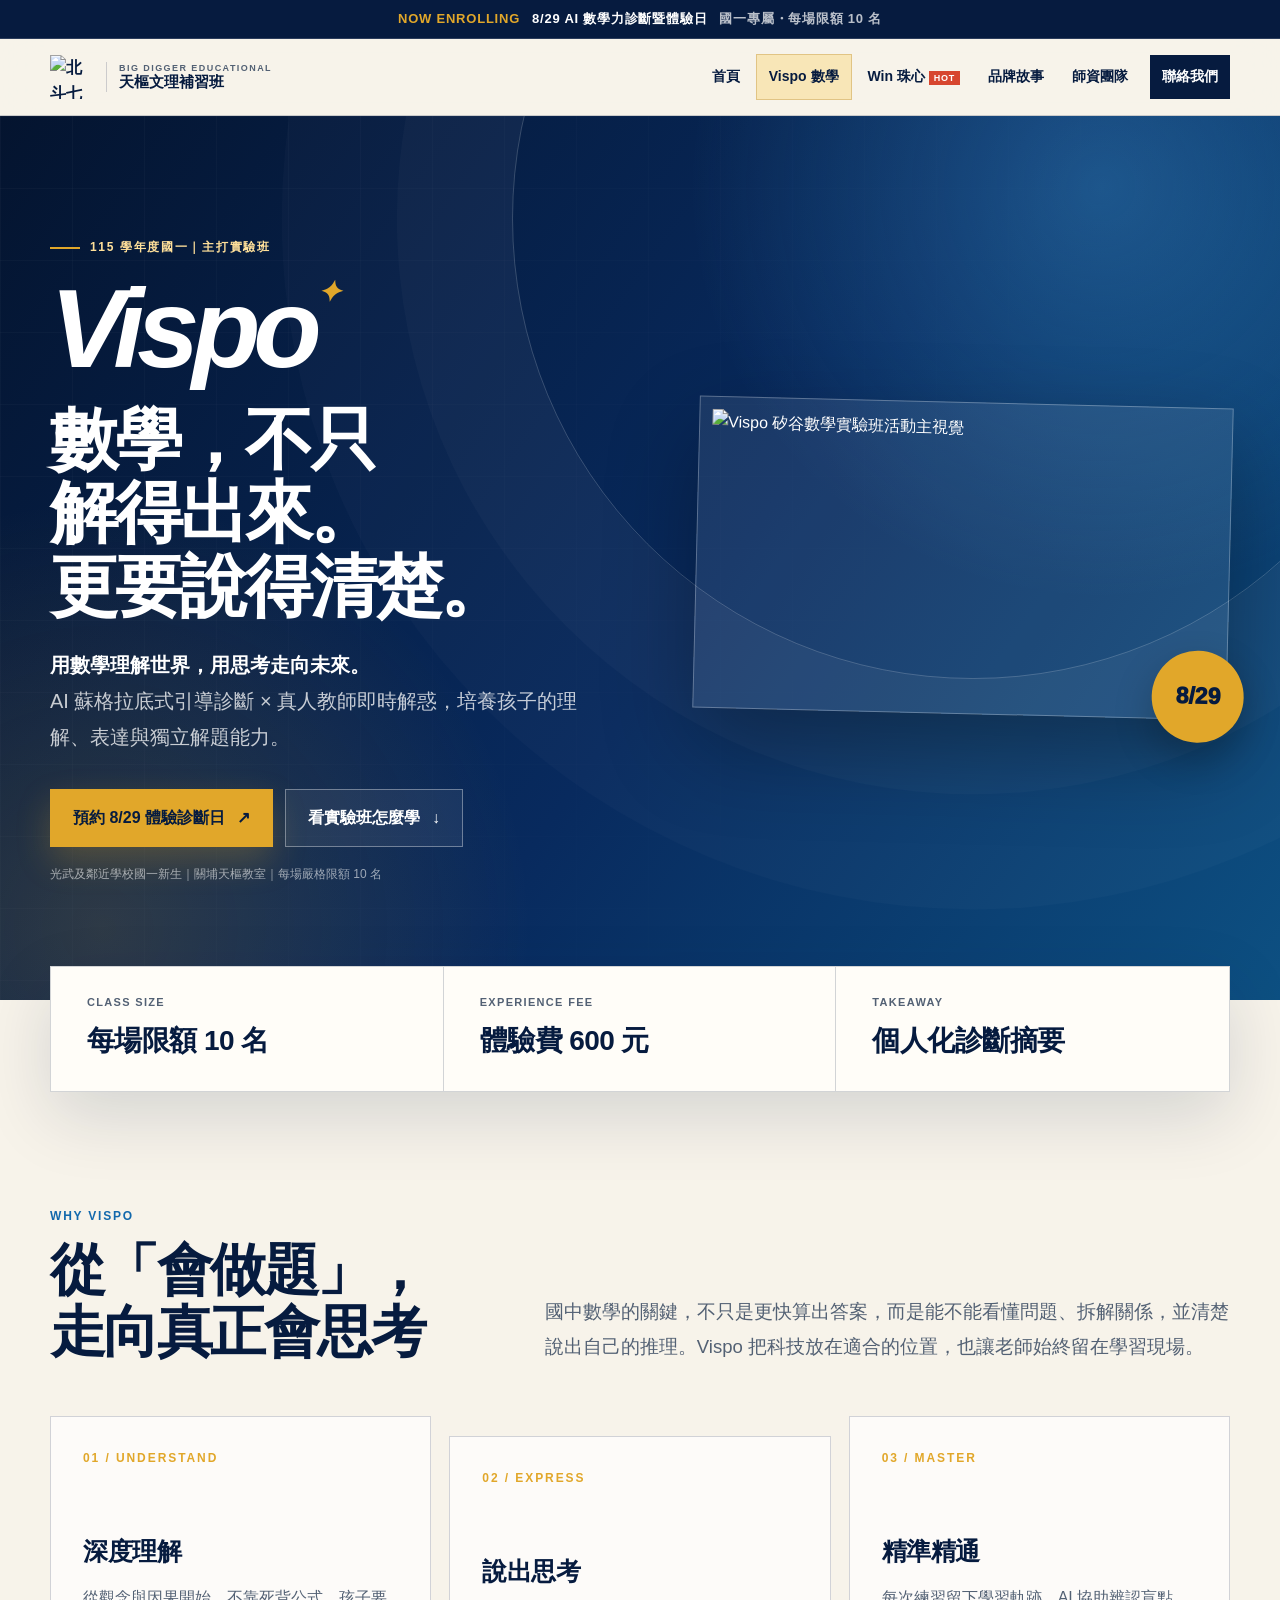
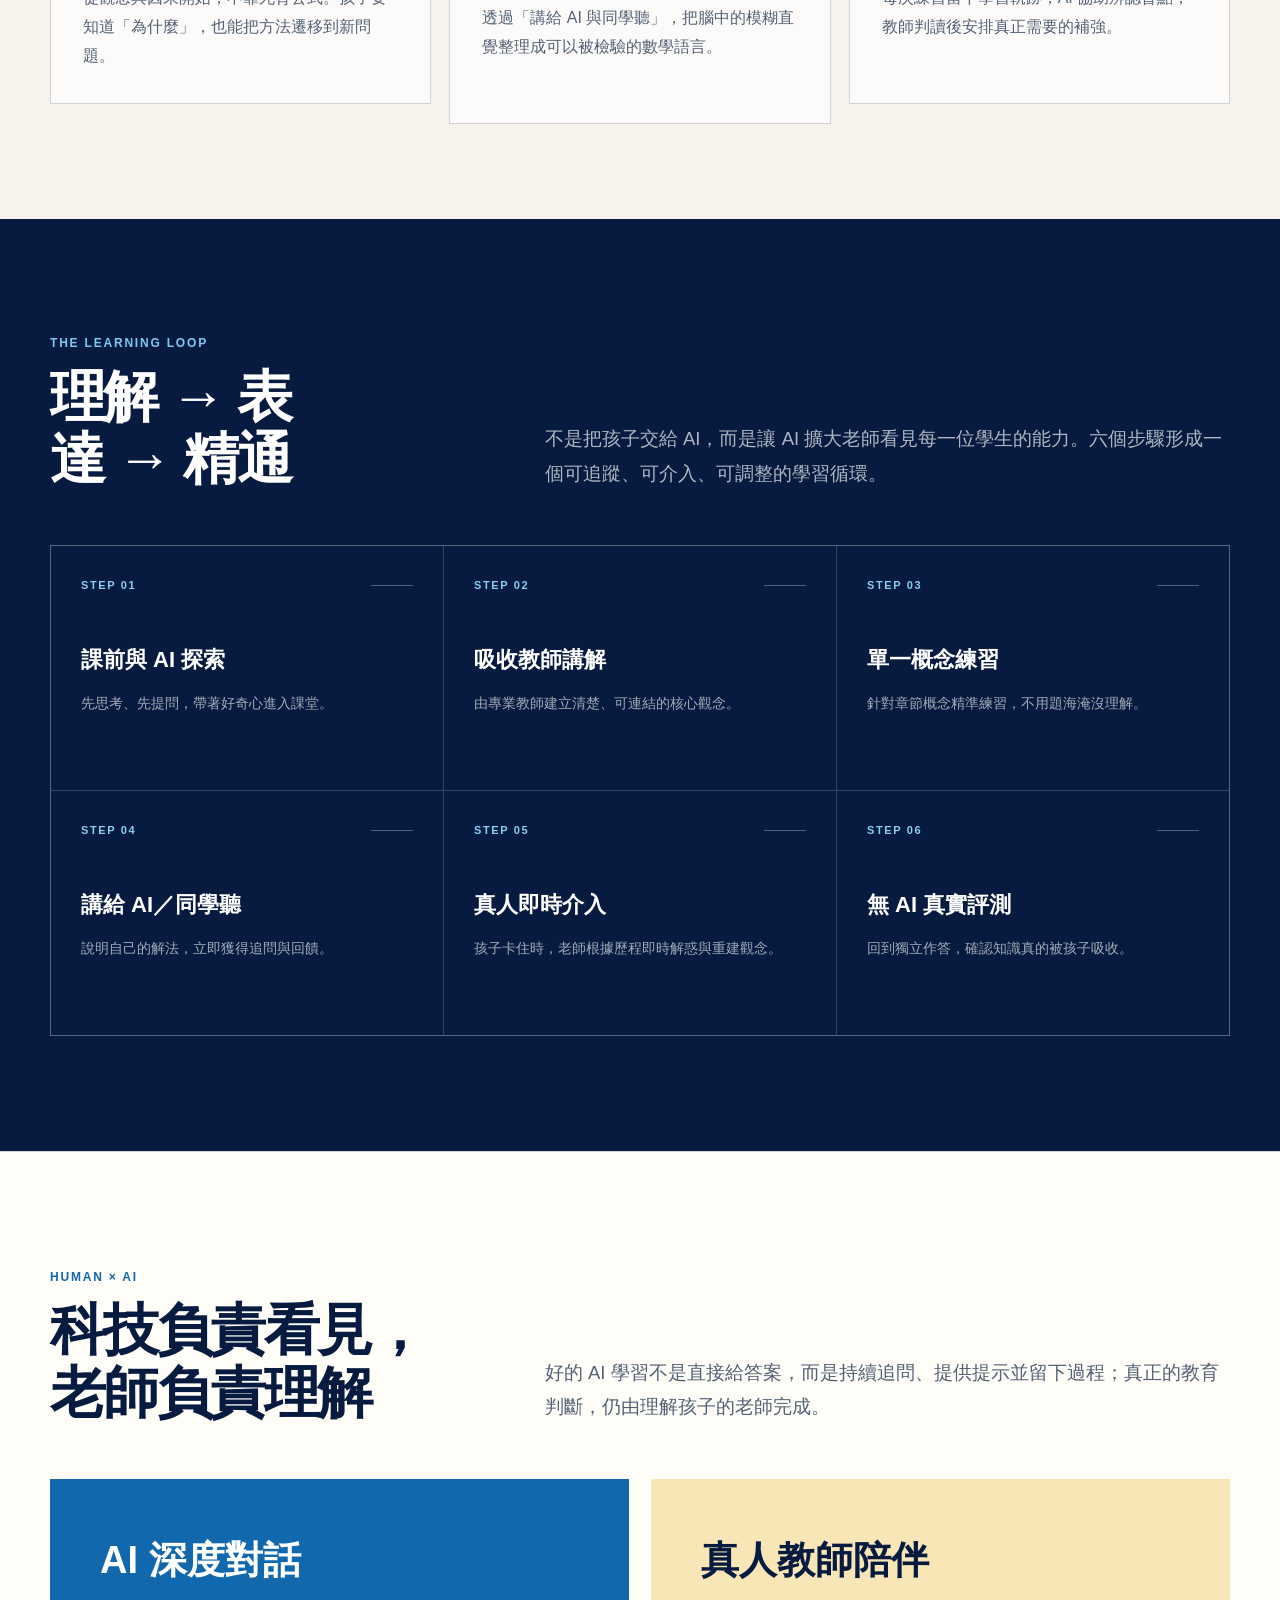
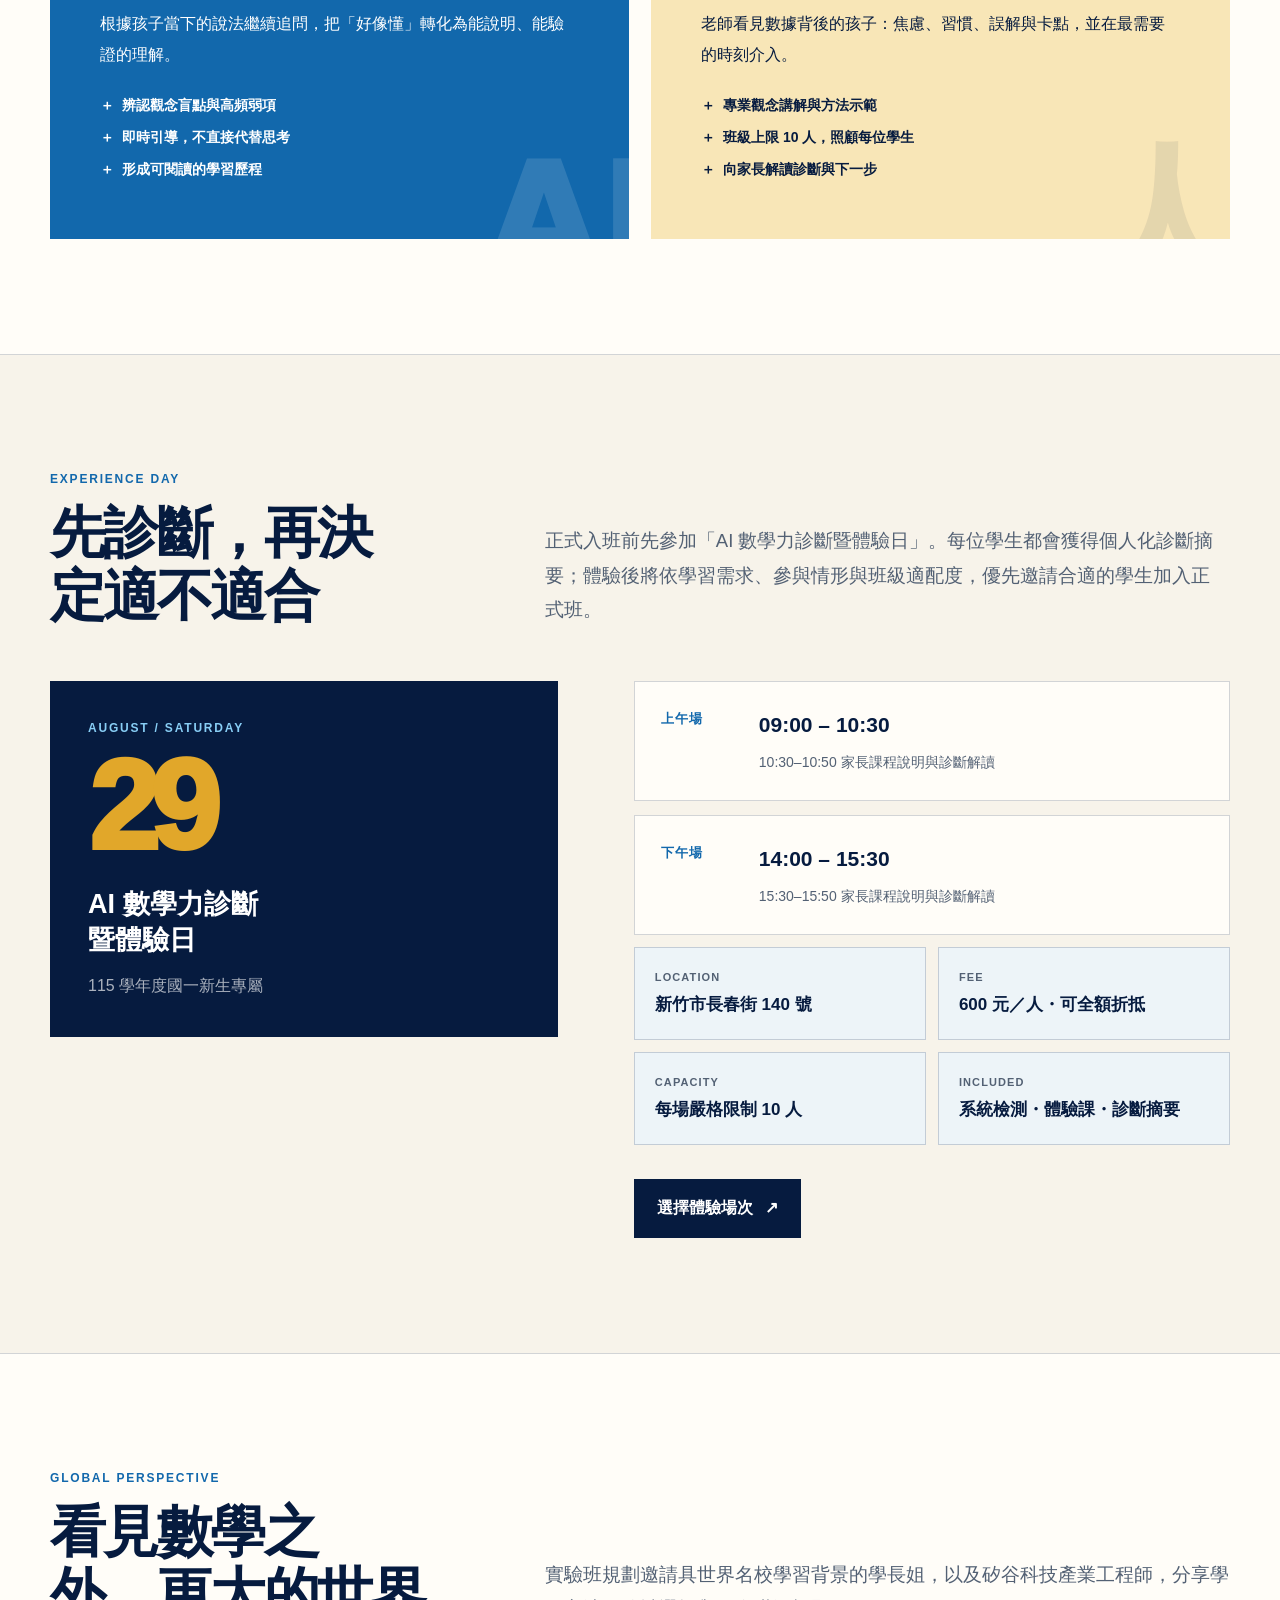
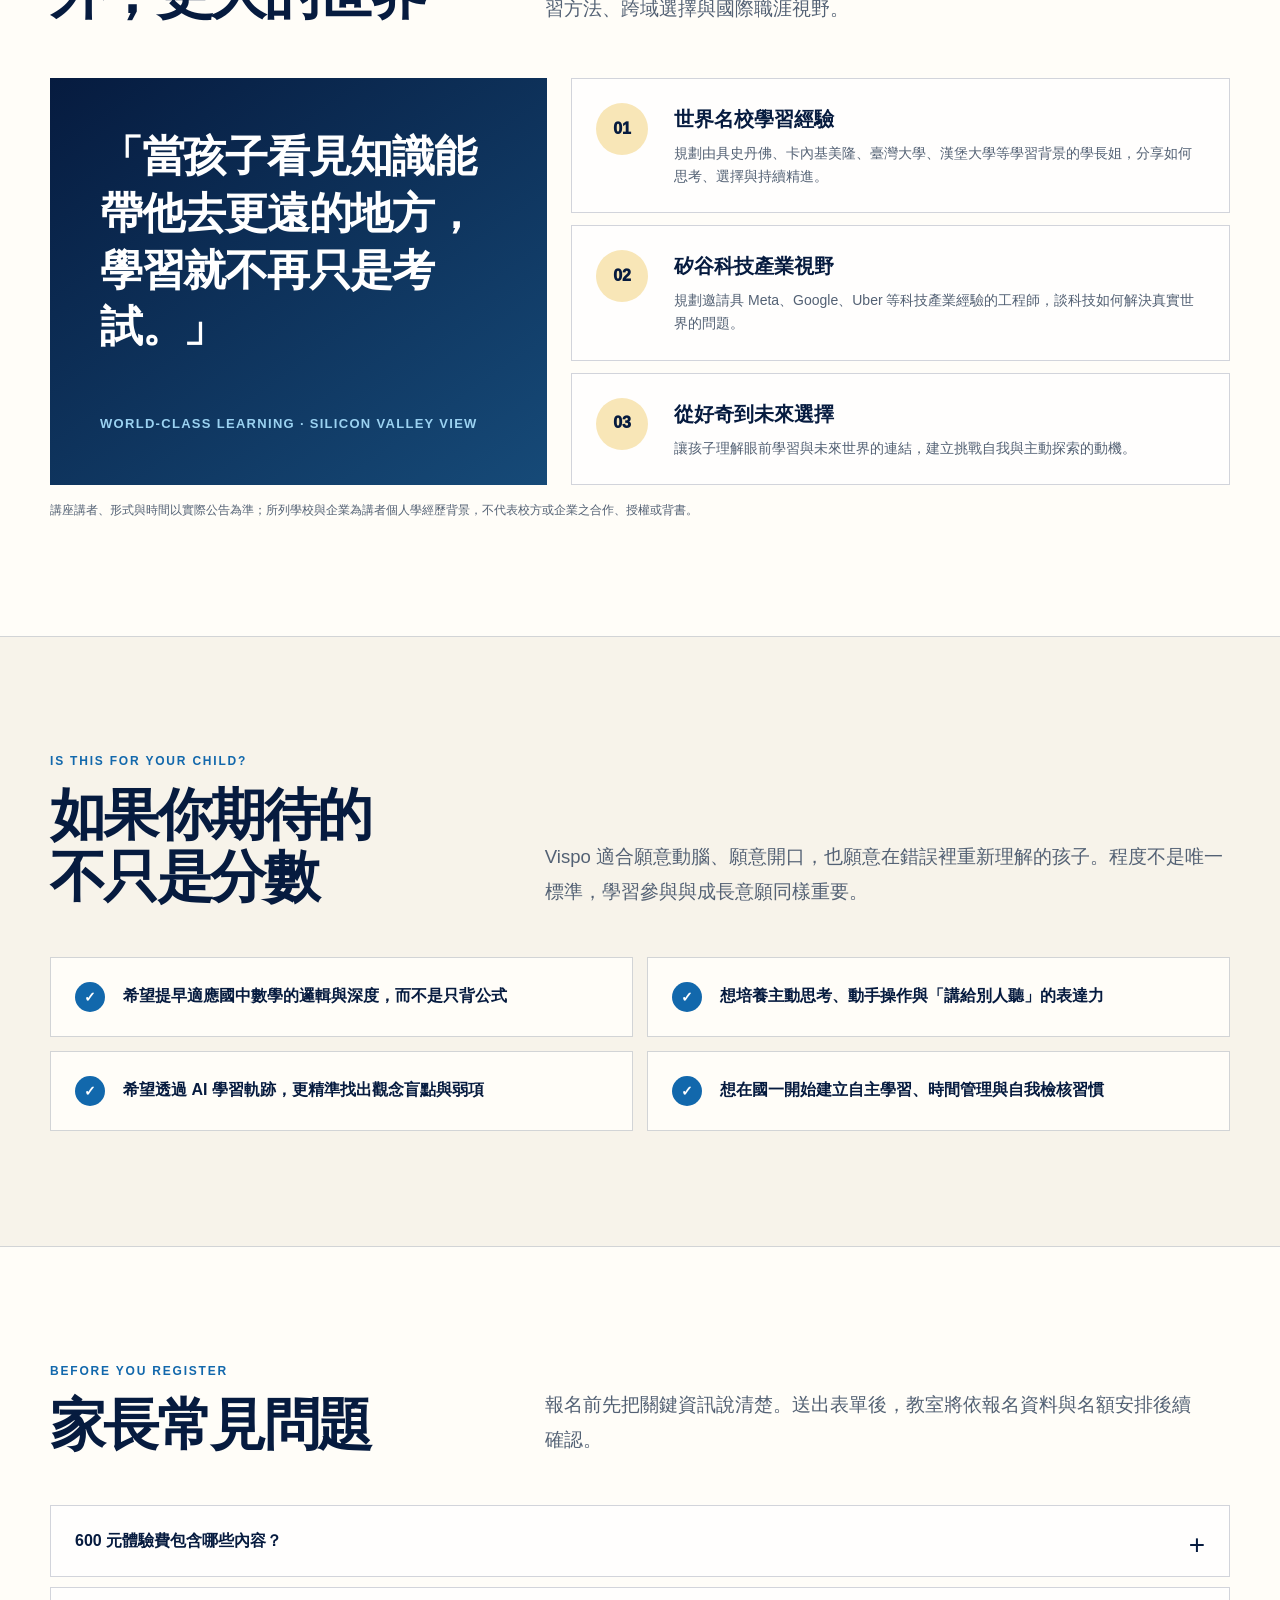
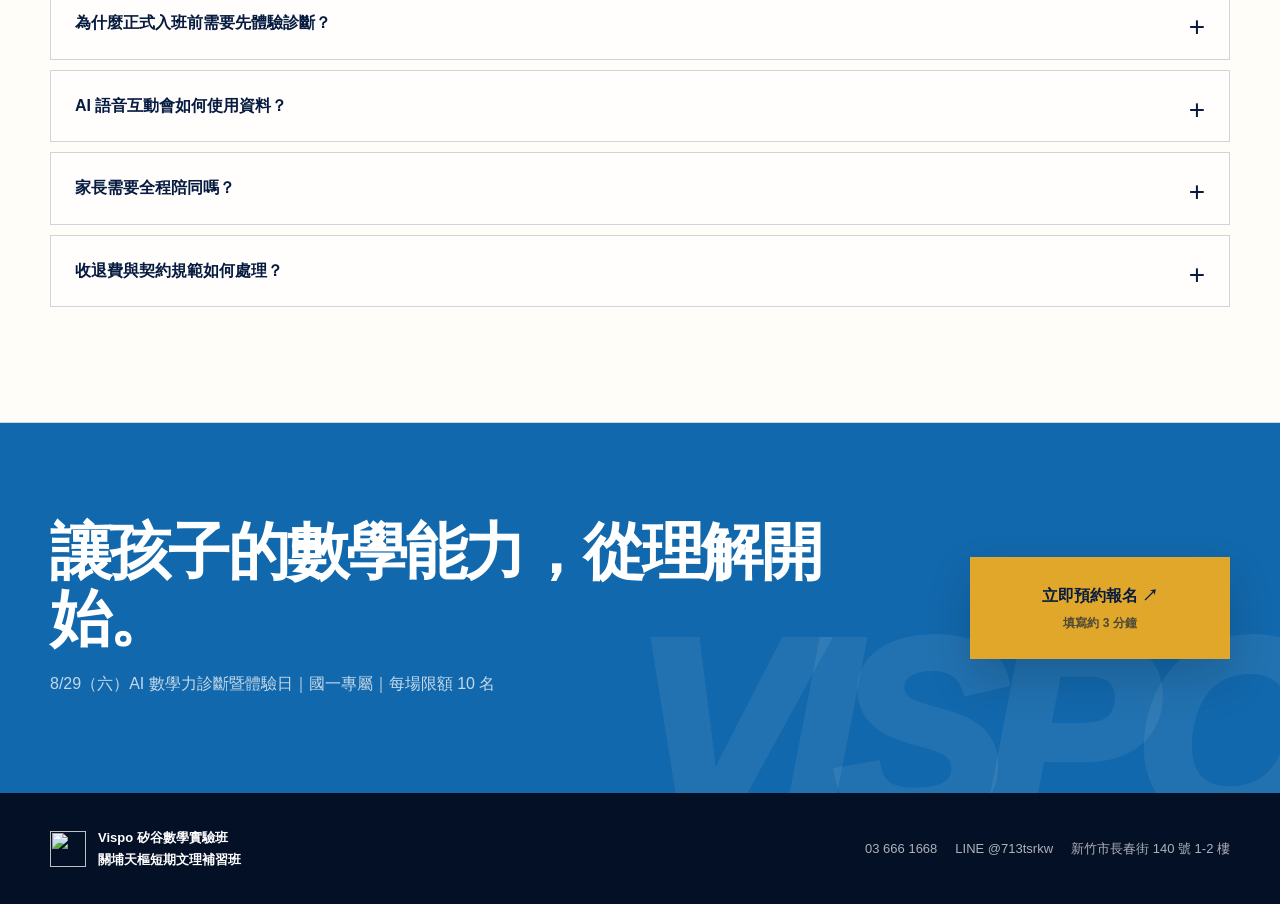
==== site/vispo/index.html @ 6d555a36 "Add Win abacus course page" ====
<!doctype html>
<html lang="zh-Hant">
<head>
  <meta charset="utf-8">
  <meta name="viewport" content="width=device-width, initial-scale=1, viewport-fit=cover">
  <title>Vispo 矽谷數學實驗班｜天樞文理補習班</title>
  <meta name="description" content="專為 115 學年度國一新生打造的 Vispo 矽谷數學實驗班。AI 蘇格拉底式引導、真人教師即時介入，以理解、表達與獨立解題為核心。">
  <meta name="theme-color" content="#061B3F">
  <link rel="canonical" href="https://skybookedu.com/vispo/">
  <meta property="og:type" content="website">
  <meta property="og:locale" content="zh_TW">
  <meta property="og:site_name" content="天樞文理補習班｜北斗七星文教">
  <meta property="og:title" content="Vispo 矽谷數學實驗班｜8/29 體驗診斷日">
  <meta property="og:description" content="世界名校視野 × AI 共學 × 真人教師陪伴。國一專屬，每場限額 10 名。">
  <meta property="og:url" content="https://skybookedu.com/vispo/">
  <meta property="og:image" content="https://skybookedu.com/vispo/vispo-math-experiment.jpg">
  <meta property="og:image:width" content="1920">
  <meta property="og:image:height" content="1080">
  <meta property="og:image:alt" content="Vispo 矽谷數學實驗班活動主視覺">
  <meta name="twitter:card" content="summary_large_image">
  <meta name="twitter:title" content="Vispo 矽谷數學實驗班｜8/29 體驗診斷日">
  <meta name="twitter:description" content="國一專屬，每場限額 10 名。用數學理解世界，用思考走向未來。">
  <meta name="twitter:image" content="https://skybookedu.com/vispo/vispo-math-experiment.jpg">
  <link rel="icon" href="/favicon.ico" sizes="any">
  <link rel="icon" type="image/png" sizes="32x32" href="/favicon-32x32.png">
  <link rel="apple-touch-icon" sizes="180x180" href="/apple-touch-icon.png">
  <link rel="manifest" href="/site.webmanifest">
  <style>
    :root {
      --ink: #061b3f;
      --ink-2: #0d2f65;
      --blue: #1268ac;
      --sky: #d9edfa;
      --gold: #e1a72a;
      --gold-soft: #f8e6b7;
      --paper: #f7f3ea;
      --white: #fffdf8;
      --muted: #536174;
      --line: rgba(6, 27, 63, .18);
      --shadow: 0 24px 70px rgba(6, 27, 63, .14);
      --max: 1180px;
    }

    *, *::before, *::after { box-sizing: border-box; }
    html { scroll-behavior: smooth; }
    body {
      margin: 0;
      overflow-x: hidden;
      color: var(--ink);
      background: var(--paper);
      font-family: -apple-system, BlinkMacSystemFont, "Segoe UI", "Noto Sans TC", "PingFang TC", sans-serif;
      font-size: 16px;
      line-height: 1.65;
      text-rendering: optimizeLegibility;
    }
    a { color: inherit; text-decoration: none; }
    img { display: block; max-width: 100%; }
    button, a { -webkit-tap-highlight-color: transparent; }
    :focus-visible { outline: 3px solid var(--gold); outline-offset: 4px; }
    ::selection { color: var(--white); background: var(--blue); }
    .skip-link { position: fixed; left: 16px; top: -80px; z-index: 9999; padding: 10px 16px; background: var(--white); border: 2px solid var(--ink); font-weight: 800; }
    .skip-link:focus { top: 16px; }
    .shell { width: min(calc(100% - 40px), var(--max)); margin-inline: auto; }

    .announcement {
      color: #fff;
      background: var(--ink);
      border-bottom: 1px solid rgba(255,255,255,.15);
      font-size: 13px;
      font-weight: 750;
      letter-spacing: .06em;
    }
    .announcement .shell { min-height: 38px; display: flex; justify-content: center; align-items: center; gap: 12px; text-align: center; }
    .announcement b { color: var(--gold); }
    .announcement span { opacity: .72; }

    .site-header {
      position: sticky;
      top: 0;
      z-index: 1000;
      color: var(--ink);
      background: rgba(247,243,234,.9);
      border-bottom: 1px solid var(--line);
      backdrop-filter: blur(18px);
    }
    .nav-wrap { min-height: 76px; display: flex; align-items: center; gap: 24px; }
    .brand { display: flex; align-items: center; gap: 12px; flex: 0 0 auto; font-weight: 850; }
    .brand img { width: 44px; height: 44px; object-fit: contain; }
    .brand-divider { width: 1px; height: 30px; background: var(--line); }
    .brand-copy { display: grid; line-height: 1.18; }
    .brand-copy small { color: var(--muted); font-size: 9px; letter-spacing: .16em; text-transform: uppercase; }
    .brand-copy strong { font-size: 15px; }
    .nav { display: flex; align-items: center; gap: 4px; margin-left: auto; }
    .nav a { padding: 10px 12px; white-space: nowrap; font-size: 14px; font-weight: 720; }
    .nav a:hover { color: var(--blue); }
    .nav .active { color: var(--ink); background: var(--gold-soft); border: 1px solid rgba(165,107,0,.28); }
    .nav .win-link { gap: 6px; }
    .nav .win-link span, .mobile-menu-panel .win-link span { padding: 2px 5px; color: #fff; background: #d7462f; font-size: 9px; line-height: 1.2; letter-spacing: .08em; }
    .nav .contact { margin-left: 6px; color: #fff; background: var(--ink); }
    .nav .contact:hover { color: #fff; background: var(--ink-2); }
    .mobile-menu { display: none; position: relative; margin-left: auto; background: transparent; border: 0; }
    .mobile-menu > summary { display: grid; place-items: center; width: 48px; height: 48px; padding: 0; list-style: none; color: var(--ink); background: #fff; border: 1.5px solid var(--ink); cursor: pointer; }
    .mobile-menu > summary::-webkit-details-marker { display: none; }
    .mobile-menu > summary::after { content: none; }
    .mobile-menu[open] > summary { color: #fff; background: var(--ink); }
    .mobile-menu-panel { position: absolute; top: calc(100% + 10px); right: 0; width: min(300px,calc(100vw - 32px)); padding: 8px; background: #fff; border: 1.5px solid var(--ink); box-shadow: 0 18px 42px rgba(6,27,63,.22); }
    .mobile-menu-panel a { display: flex; align-items: center; min-height: 48px; padding: 0 14px; border-bottom: 1px solid var(--line); color: var(--ink); font-size: 15px; font-weight: 750; }
    .mobile-menu-panel a[aria-current="page"] { background: var(--gold-soft); }
    .mobile-menu-panel .contact { justify-content: center; margin: 8px 0 0; border-bottom: 0; color: #fff; background: var(--ink); }

    .hero {
      position: relative;
      isolation: isolate;
      color: #fff;
      background:
        radial-gradient(circle at 86% 8%, rgba(76,177,236,.3), transparent 30%),
        radial-gradient(circle at 8% 92%, rgba(225,167,42,.18), transparent 30%),
        linear-gradient(125deg, #04142f 0%, #082a5e 55%, #0d5082 100%);
      overflow: hidden;
    }
    .hero::before {
      content: "";
      position: absolute;
      inset: 0;
      z-index: -1;
      opacity: .18;
      background-image:
        linear-gradient(rgba(255,255,255,.16) 1px, transparent 1px),
        linear-gradient(90deg, rgba(255,255,255,.16) 1px, transparent 1px);
      background-size: 72px 72px;
      mask-image: linear-gradient(120deg, #000, transparent 75%);
    }
    .hero::after {
      content: "";
      position: absolute;
      right: -12vw;
      top: -28vw;
      z-index: -1;
      width: 72vw;
      height: 72vw;
      border: 1px solid rgba(255,255,255,.2);
      border-radius: 50%;
      box-shadow: 0 0 0 9vw rgba(255,255,255,.025), 0 0 0 18vw rgba(255,255,255,.018);
    }
    .hero-grid { display: grid; grid-template-columns: minmax(0, 1.02fr) minmax(390px, .98fr); gap: clamp(42px, 7vw, 90px); align-items: center; padding-block: clamp(70px, 9vw, 124px); }
    .eyebrow { display: inline-flex; align-items: center; gap: 10px; color: #ffe09a; font-size: 12px; font-weight: 850; letter-spacing: .14em; text-transform: uppercase; }
    .eyebrow::before { content: ""; width: 30px; height: 2px; background: var(--gold); }
    .vispo-word { margin-top: 22px; font-size: clamp(58px, 9vw, 112px); font-style: italic; font-weight: 900; line-height: .88; letter-spacing: -.065em; }
    .vispo-word sup { color: var(--gold); font-size: .26em; vertical-align: top; margin-left: .08em; }
    .hero h1 { margin: 24px 0 0; max-width: 9.5em; font-size: clamp(38px, 5.4vw, 68px); line-height: 1.08; letter-spacing: -.045em; text-wrap: balance; }
    .hero-lead { margin: 24px 0 0; max-width: 37em; color: rgba(255,255,255,.76); font-size: clamp(16px, 1.6vw, 20px); line-height: 1.8; text-wrap: pretty; }
    .hero-lead strong { color: #fff; }
    .cta-row { display: flex; flex-wrap: wrap; gap: 12px; margin-top: 34px; }
    .btn { min-height: 56px; display: inline-flex; align-items: center; justify-content: center; gap: 12px; padding: 15px 22px; border: 1px solid transparent; font-size: 16px; font-weight: 850; transition: transform .18s ease, background .18s ease; }
    .btn:hover { transform: translateY(-2px); }
    .btn-primary { color: var(--ink); background: var(--gold); box-shadow: 0 14px 34px rgba(225,167,42,.24); }
    .btn-secondary { color: #fff; border-color: rgba(255,255,255,.36); background: rgba(255,255,255,.06); }
    .btn-dark { color: #fff; background: var(--ink); }
    .hero-note { margin: 18px 0 0; color: rgba(255,255,255,.58); font-size: 12px; }
    .poster-card { position: relative; min-width: 0; padding: 12px; background: rgba(255,255,255,.08); border: 1px solid rgba(255,255,255,.28); box-shadow: 0 36px 90px rgba(0,0,0,.3); transform: rotate(1.4deg); }
    .poster-card img { width: 100%; height: auto; }
    .poster-card::after { content: "8/29"; position: absolute; right: -18px; bottom: -24px; display: grid; place-items: center; width: 92px; height: 92px; color: var(--ink); background: var(--gold); border-radius: 50%; font-size: 23px; font-weight: 950; box-shadow: 0 16px 38px rgba(0,0,0,.24); }

    .facts { position: relative; z-index: 2; margin-top: -34px; }
    .facts-grid { display: grid; grid-template-columns: repeat(3, 1fr); background: var(--white); border: 1px solid var(--line); box-shadow: var(--shadow); }
    .fact { padding: 26px clamp(20px,3vw,36px); border-right: 1px solid var(--line); }
    .fact:last-child { border-right: 0; }
    .fact small { display: block; color: var(--muted); font-size: 11px; font-weight: 800; letter-spacing: .12em; }
    .fact strong { display: block; margin-top: 7px; font-size: clamp(20px,2.2vw,28px); letter-spacing: -.02em; }

    .section { padding-block: clamp(72px, 9vw, 118px); }
    .section-alt { background: var(--white); border-block: 1px solid var(--line); }
    .section-dark { color: #fff; background: var(--ink); }
    .section-head { display: grid; grid-template-columns: minmax(0,.8fr) minmax(320px,1.2fr); gap: 38px; align-items: end; }
    .kicker { color: var(--blue); font-size: 12px; font-weight: 900; letter-spacing: .15em; text-transform: uppercase; }
    .section-dark .kicker { color: #80c8f3; }
    .section h2 { margin: 12px 0 0; max-width: 13em; font-size: clamp(32px,4.5vw,56px); line-height: 1.12; letter-spacing: -.045em; text-wrap: balance; }
    .section-intro { margin: 0; color: var(--muted); font-size: clamp(16px,1.45vw,19px); line-height: 1.85; text-wrap: pretty; }
    .section-dark .section-intro { color: rgba(255,255,255,.68); }

    .principles { display: grid; grid-template-columns: repeat(3,1fr); gap: 18px; margin-top: 52px; }
    .principle { min-height: 286px; padding: 32px; background: rgba(255,255,255,.72); border: 1px solid var(--line); }
    .principle:nth-child(2) { transform: translateY(20px); }
    .principle .num { color: var(--gold); font-size: 12px; font-weight: 900; letter-spacing: .16em; }
    .principle h3 { margin: 62px 0 12px; font-size: 25px; letter-spacing: -.02em; }
    .principle p { margin: 0; color: var(--muted); line-height: 1.8; }

    .method-grid { display: grid; grid-template-columns: repeat(3,1fr); gap: 1px; margin-top: 54px; background: rgba(255,255,255,.18); border: 1px solid rgba(255,255,255,.18); }
    .method-step { min-height: 244px; padding: 30px; background: var(--ink); }
    .method-step .step { display: flex; justify-content: space-between; align-items: center; color: #8bcdf3; font-size: 11px; font-weight: 900; letter-spacing: .15em; }
    .method-step .step::after { content: ""; width: 42px; height: 1px; background: rgba(255,255,255,.3); }
    .method-step h3 { margin: 48px 0 12px; font-size: 22px; }
    .method-step p { margin: 0; color: rgba(255,255,255,.63); font-size: 14px; line-height: 1.8; }

    .human-ai { display: grid; grid-template-columns: 1fr 1fr; gap: 22px; margin-top: 54px; }
    .human-ai article { position: relative; min-height: 360px; padding: clamp(30px,4vw,50px); overflow: hidden; }
    .human-ai article:first-child { color: #fff; background: var(--blue); }
    .human-ai article:last-child { color: var(--ink); background: var(--gold-soft); }
    .human-ai article::after { position: absolute; right: -20px; bottom: -70px; color: rgba(255,255,255,.13); font-size: 170px; font-weight: 950; line-height: 1; }
    .human-ai article:first-child::after { content: "AI"; }
    .human-ai article:last-child::after { content: "人"; color: rgba(6,27,63,.08); }
    .human-ai h3 { position: relative; z-index: 1; margin: 0; font-size: clamp(26px,3vw,38px); }
    .human-ai p { position: relative; z-index: 1; max-width: 29em; margin: 18px 0 0; line-height: 1.9; }
    .human-ai ul { position: relative; z-index: 1; display: grid; gap: 9px; margin: 24px 0 0; padding: 0; list-style: none; font-size: 14px; font-weight: 700; }
    .human-ai li::before { content: "＋"; margin-right: 8px; }

    .event-layout { display: grid; grid-template-columns: minmax(0,.92fr) minmax(340px,1.08fr); gap: clamp(32px,6vw,76px); margin-top: 54px; align-items: start; }
    .event-date { padding: 38px; color: #fff; background: var(--ink); }
    .event-date .month { color: #88cef5; font-size: 12px; font-weight: 900; letter-spacing: .15em; }
    .event-date .day { margin-top: 18px; color: var(--gold); font-size: clamp(70px,10vw,126px); font-weight: 950; line-height: .8; letter-spacing: -.07em; }
    .event-date h3 { margin: 28px 0 0; font-size: 27px; line-height: 1.35; }
    .event-date p { margin: 14px 0 0; color: rgba(255,255,255,.66); }
    .sessions { display: grid; gap: 14px; }
    .session { display: grid; grid-template-columns: 76px 1fr; gap: 22px; padding: 26px; background: var(--white); border: 1px solid var(--line); }
    .session strong { color: var(--blue); font-size: 13px; letter-spacing: .08em; }
    .session h3 { margin: 0 0 8px; font-size: 21px; }
    .session p { margin: 0; color: var(--muted); font-size: 14px; }
    .event-details { display: grid; grid-template-columns: repeat(2,1fr); gap: 12px; margin-top: 12px; }
    .event-detail { padding: 20px; background: #edf4f8; border: 1px solid var(--line); }
    .event-detail small { display: block; color: var(--muted); font-size: 11px; font-weight: 800; letter-spacing: .1em; }
    .event-detail strong { display: block; margin-top: 5px; font-size: 17px; }

    .perspective-grid { display: grid; grid-template-columns: .86fr 1.14fr; gap: 24px; margin-top: 52px; }
    .perspective-quote { display: flex; flex-direction: column; justify-content: space-between; min-height: 390px; padding: clamp(30px,4vw,50px); color: #fff; background: linear-gradient(145deg,var(--ink),#164a78); }
    .perspective-quote blockquote { margin: 0; font-size: clamp(27px,3.5vw,43px); font-weight: 850; line-height: 1.32; letter-spacing: -.03em; }
    .perspective-quote p { margin: 30px 0 0; color: #9bd2f1; font-size: 13px; font-weight: 800; letter-spacing: .1em; }
    .perspective-list { display: grid; gap: 12px; }
    .perspective-item { display: grid; grid-template-columns: 60px 1fr; gap: 18px; padding: 24px; border: 1px solid var(--line); background: rgba(255,255,255,.75); }
    .perspective-item .icon { display: grid; place-items: center; width: 52px; height: 52px; color: var(--ink); background: var(--gold-soft); border-radius: 50%; font-weight: 950; }
    .perspective-item h3 { margin: 0; font-size: 20px; }
    .perspective-item p { margin: 6px 0 0; color: var(--muted); font-size: 14px; }
    .disclaimer { margin: 16px 0 0; color: var(--muted); font-size: 12px; }

    .fit-grid { display: grid; grid-template-columns: repeat(2,1fr); gap: 14px; margin-top: 48px; }
    .fit-item { display: flex; gap: 18px; align-items: flex-start; padding: 24px; background: var(--white); border: 1px solid var(--line); }
    .check { flex: 0 0 auto; display: grid; place-items: center; width: 30px; height: 30px; color: #fff; background: var(--blue); border-radius: 50%; font-size: 14px; font-weight: 900; }
    .fit-item p { margin: 1px 0 0; font-weight: 730; }

    .faq { display: grid; gap: 10px; margin-top: 48px; }
    details { background: rgba(255,255,255,.75); border: 1px solid var(--line); }
    summary { cursor: pointer; padding: 22px 58px 22px 24px; font-weight: 850; list-style: none; position: relative; }
    summary::-webkit-details-marker { display: none; }
    summary::after { content: "+"; position: absolute; right: 24px; top: 16px; font-size: 28px; font-weight: 400; }
    details[open] summary::after { content: "−"; }
    details p { margin: 0; padding: 0 24px 24px; color: var(--muted); line-height: 1.8; }

    .final-cta { position: relative; overflow: hidden; color: #fff; background: var(--blue); }
    .final-cta::before { content: "VISPO"; position: absolute; right: -30px; bottom: -70px; color: rgba(255,255,255,.07); font-size: clamp(110px,20vw,300px); font-style: italic; font-weight: 950; line-height: 1; letter-spacing: -.08em; }
    .final-inner { position: relative; z-index: 1; display: grid; grid-template-columns: 1fr auto; gap: 36px; align-items: center; padding-block: clamp(62px,8vw,96px); }
    .final-cta h2 { margin: 0; max-width: 13em; font-size: clamp(34px,5vw,62px); line-height: 1.08; letter-spacing: -.045em; }
    .final-cta p { margin: 18px 0 0; color: rgba(255,255,255,.75); }
    .final-action { min-width: 260px; padding: 26px; color: var(--ink); background: var(--gold); text-align: center; font-weight: 900; box-shadow: 0 20px 45px rgba(0,0,0,.16); }
    .final-action span { display: block; margin-top: 4px; font-size: 12px; font-weight: 700; opacity: .68; }

    footer { color: rgba(255,255,255,.68); background: #031026; }
    .footer-grid { display: grid; grid-template-columns: 1fr auto; gap: 32px; align-items: center; padding-block: 34px; font-size: 13px; }
    .footer-brand { display: flex; align-items: center; gap: 12px; color: #fff; font-weight: 800; }
    .footer-brand img { width: 36px; height: 36px; }
    .footer-links { display: flex; flex-wrap: wrap; justify-content: flex-end; gap: 18px; }
    .footer-links a:hover { color: #fff; }

    .mobile-cta { display: none; }
    @media (max-width: 900px) {
      .nav-wrap { min-height: 68px; padding-block: 10px; flex-wrap: nowrap; }
      .nav { display: none; }
      .mobile-menu { display: block; }
      .hero-grid, .section-head, .event-layout, .perspective-grid { grid-template-columns: 1fr; }
      .hero-grid { padding-top: 58px; }
      .poster-card { width: min(680px,100%); margin-inline: auto; transform: none; }
      .facts { margin-top: 0; }
      .principles, .method-grid { grid-template-columns: repeat(2,1fr); }
      .principle:nth-child(2) { transform: none; }
      .final-inner { grid-template-columns: 1fr; }
      .final-action { justify-self: start; }
    }
    @media (max-width: 620px) {
      .shell { width: min(calc(100% - 32px), var(--max)); }
      .announcement span { display: none; }
      .brand-copy small { display: none; }
      .brand-copy strong { font-size: 14px; }
      .hero-grid { gap: 46px; padding-block: 52px 68px; }
      .vispo-word { font-size: 64px; }
      .hero h1 { font-size: 38px; }
      .cta-row .btn { width: 100%; }
      .poster-card { padding: 6px; }
      .poster-card::after { right: -8px; bottom: -28px; width: 76px; height: 76px; font-size: 19px; }
      .facts-grid, .principles, .method-grid, .human-ai, .fit-grid { grid-template-columns: 1fr; }
      .fact { border-right: 0; border-bottom: 1px solid var(--line); }
      .fact:last-child { border-bottom: 0; }
      .principle { min-height: auto; }
      .principle h3 { margin-top: 32px; }
      .method-step { min-height: 210px; }
      .session { grid-template-columns: 1fr; gap: 8px; }
      .event-details { grid-template-columns: 1fr; }
      .perspective-item { grid-template-columns: 44px 1fr; padding: 20px; }
      .perspective-item .icon { width: 42px; height: 42px; }
      .footer-grid { grid-template-columns: 1fr; padding-bottom: 100px; }
      .footer-links { justify-content: flex-start; }
      .mobile-cta { position: fixed; right: 14px; bottom: calc(14px + env(safe-area-inset-bottom)); left: auto; z-index: 1200; display: grid; place-items: center; width: 64px; height: 64px; padding: 0; color: var(--ink); background: var(--gold); border: 1px solid rgba(6,27,63,.3); border-radius: 50%; box-shadow: 0 10px 26px rgba(6,27,63,.28); font-size: 13px; font-weight: 950; line-height: 1.15; text-align: center; }
      .mobile-cta:active { transform: scale(.96); }
    }
    @media (prefers-reduced-motion: reduce) {
      html { scroll-behavior: auto; }
      *, *::before, *::after { transition-duration: .01ms !important; animation-duration: .01ms !important; }
    }
  </style>
  <script defer src="/assets/mobile-menu.js?v=20260810-outside-close"></script>
</head>
<body>
  <a class="skip-link" href="#main">跳至主要內容</a>

  <div class="announcement">
    <div class="shell"><b>NOW ENROLLING</b> 8/29 AI 數學力診斷暨體驗日 <span>國一專屬・每場限額 10 名</span></div>
  </div>

  <header class="site-header">
    <div class="shell nav-wrap">
      <a class="brand" href="/" aria-label="返回天樞文理補習班首頁">
        <img src="/android-chrome-192x192.png" alt="北斗七星文教 Logo">
        <span class="brand-divider" aria-hidden="true"></span>
        <span class="brand-copy"><small>Big Digger Educational</small><strong>天樞文理補習班</strong></span>
      </a>
      <nav class="nav" aria-label="主要導覽">
        <a href="/">首頁</a>
        <a class="active" href="/vispo/" aria-current="page">Vispo 數學</a>
        <a class="win-link" href="/win/">Win 珠心 <span>HOT</span></a>
        <a href="/?page=story">品牌故事</a>
        <a href="/?page=team">師資團隊</a>
        <a class="contact" href="https://line.me/R/ti/p/@713tsrkw" rel="noopener">聯絡我們</a>
      </nav>
      <details class="mobile-menu">
        <summary aria-label="開啟主要選單">
          <svg viewBox="0 0 24 24" width="24" height="24" aria-hidden="true"><path d="M4 7h16M4 12h16M4 17h16" fill="none" stroke="currentColor" stroke-width="2" stroke-linecap="round"/></svg>
        </summary>
        <nav class="mobile-menu-panel" aria-label="手機版主要導覽">
          <a href="/">首頁</a>
          <a href="/vispo/" aria-current="page">Vispo 數學</a>
          <a class="win-link" href="/win/">Win 珠心 <span>HOT</span></a>
          <a href="/?page=story">品牌故事</a>
          <a href="/?page=team">師資團隊</a>
          <a class="contact" href="https://line.me/R/ti/p/@713tsrkw" rel="noopener">聯絡我們</a>
        </nav>
      </details>
    </div>
  </header>

  <main id="main">
    <section class="hero">
      <div class="shell hero-grid">
        <div>
          <div class="eyebrow">115 學年度國一｜主打實驗班</div>
          <div class="vispo-word" aria-label="Vispo">Vispo<sup>✦</sup></div>
          <h1>數學，不只解得出來。<br>更要說得清楚。</h1>
          <p class="hero-lead"><strong>用數學理解世界，用思考走向未來。</strong><br>AI 蘇格拉底式引導診斷 × 真人教師即時解惑，培養孩子的理解、表達與獨立解題能力。</p>
          <div class="cta-row">
            <a class="btn btn-primary" href="https://docs.google.com/forms/d/e/1FAIpQLSco_Bos2-FoMEIEFAEwkIOnAsqikhyFoQ6ao7CxkFLI4wKk0Q/viewform?usp=dialog" target="_blank" rel="noopener">預約 8/29 體驗診斷日 <span aria-hidden="true">↗</span></a>
            <a class="btn btn-secondary" href="#method">看實驗班怎麼學 <span aria-hidden="true">↓</span></a>
          </div>
          <p class="hero-note">光武及鄰近學校國一新生｜關埔天樞教室｜每場嚴格限額 10 名</p>
        </div>
        <a class="poster-card" href="https://docs.google.com/forms/d/e/1FAIpQLSco_Bos2-FoMEIEFAEwkIOnAsqikhyFoQ6ao7CxkFLI4wKk0Q/viewform?usp=dialog" target="_blank" rel="noopener" aria-label="查看 Vispo 活動主視覺並前往報名表單">
          <img src="/vispo/vispo-math-experiment.jpg" alt="Vispo 矽谷數學實驗班活動主視覺" width="1920" height="1080" fetchpriority="high">
        </a>
      </div>
    </section>

    <aside class="facts" aria-label="活動重點">
      <div class="shell facts-grid">
        <div class="fact"><small>CLASS SIZE</small><strong>每場限額 10 名</strong></div>
        <div class="fact"><small>EXPERIENCE FEE</small><strong>體驗費 600 元</strong></div>
        <div class="fact"><small>TAKEAWAY</small><strong>個人化診斷摘要</strong></div>
      </div>
    </aside>

    <section class="section" id="why-vispo">
      <div class="shell">
        <div class="section-head">
          <div><div class="kicker">Why Vispo</div><h2>從「會做題」，走向真正會思考</h2></div>
          <p class="section-intro">國中數學的關鍵，不只是更快算出答案，而是能不能看懂問題、拆解關係，並清楚說出自己的推理。Vispo 把科技放在適合的位置，也讓老師始終留在學習現場。</p>
        </div>
        <div class="principles">
          <article class="principle"><div class="num">01 / UNDERSTAND</div><h3>深度理解</h3><p>從觀念與因果開始，不靠死背公式。孩子要知道「為什麼」，也能把方法遷移到新問題。</p></article>
          <article class="principle"><div class="num">02 / EXPRESS</div><h3>說出思考</h3><p>透過「講給 AI 與同學聽」，把腦中的模糊直覺整理成可以被檢驗的數學語言。</p></article>
          <article class="principle"><div class="num">03 / MASTER</div><h3>精準精通</h3><p>每次練習留下學習軌跡，AI 協助辨認盲點，教師判讀後安排真正需要的補強。</p></article>
        </div>
      </div>
    </section>

    <section class="section section-dark" id="method">
      <div class="shell">
        <div class="section-head">
          <div><div class="kicker">The Learning Loop</div><h2>理解 → 表達 → 精通</h2></div>
          <p class="section-intro">不是把孩子交給 AI，而是讓 AI 擴大老師看見每一位學生的能力。六個步驟形成一個可追蹤、可介入、可調整的學習循環。</p>
        </div>
        <div class="method-grid">
          <article class="method-step"><div class="step">STEP 01</div><h3>課前與 AI 探索</h3><p>先思考、先提問，帶著好奇心進入課堂。</p></article>
          <article class="method-step"><div class="step">STEP 02</div><h3>吸收教師講解</h3><p>由專業教師建立清楚、可連結的核心觀念。</p></article>
          <article class="method-step"><div class="step">STEP 03</div><h3>單一概念練習</h3><p>針對章節概念精準練習，不用題海淹沒理解。</p></article>
          <article class="method-step"><div class="step">STEP 04</div><h3>講給 AI／同學聽</h3><p>說明自己的解法，立即獲得追問與回饋。</p></article>
          <article class="method-step"><div class="step">STEP 05</div><h3>真人即時介入</h3><p>孩子卡住時，老師根據歷程即時解惑與重建觀念。</p></article>
          <article class="method-step"><div class="step">STEP 06</div><h3>無 AI 真實評測</h3><p>回到獨立作答，確認知識真的被孩子吸收。</p></article>
        </div>
      </div>
    </section>

    <section class="section section-alt">
      <div class="shell">
        <div class="section-head">
          <div><div class="kicker">Human × AI</div><h2>科技負責看見，老師負責理解</h2></div>
          <p class="section-intro">好的 AI 學習不是直接給答案，而是持續追問、提供提示並留下過程；真正的教育判斷，仍由理解孩子的老師完成。</p>
        </div>
        <div class="human-ai">
          <article><h3>AI 深度對話</h3><p>根據孩子當下的說法繼續追問，把「好像懂」轉化為能說明、能驗證的理解。</p><ul><li>辨認觀念盲點與高頻弱項</li><li>即時引導，不直接代替思考</li><li>形成可閱讀的學習歷程</li></ul></article>
          <article><h3>真人教師陪伴</h3><p>老師看見數據背後的孩子：焦慮、習慣、誤解與卡點，並在最需要的時刻介入。</p><ul><li>專業觀念講解與方法示範</li><li>班級上限 10 人，照顧每位學生</li><li>向家長解讀診斷與下一步</li></ul></article>
        </div>
      </div>
    </section>

    <section class="section" id="experience-day">
      <div class="shell">
        <div class="section-head">
          <div><div class="kicker">Experience Day</div><h2>先診斷，再決定適不適合</h2></div>
          <p class="section-intro">正式入班前先參加「AI 數學力診斷暨體驗日」。每位學生都會獲得個人化診斷摘要；體驗後將依學習需求、參與情形與班級適配度，優先邀請合適的學生加入正式班。</p>
        </div>
        <div class="event-layout">
          <div class="event-date"><div class="month">AUGUST / SATURDAY</div><div class="day">29</div><h3>AI 數學力診斷<br>暨體驗日</h3><p>115 學年度國一新生專屬</p></div>
          <div>
            <div class="sessions">
              <article class="session"><strong>上午場</strong><div><h3>09:00 – 10:30</h3><p>10:30–10:50 家長課程說明與診斷解讀</p></div></article>
              <article class="session"><strong>下午場</strong><div><h3>14:00 – 15:30</h3><p>15:30–15:50 家長課程說明與診斷解讀</p></div></article>
            </div>
            <div class="event-details">
              <div class="event-detail"><small>LOCATION</small><strong>新竹市長春街 140 號</strong></div>
              <div class="event-detail"><small>FEE</small><strong>600 元／人・可全額折抵</strong></div>
              <div class="event-detail"><small>CAPACITY</small><strong>每場嚴格限制 10 人</strong></div>
              <div class="event-detail"><small>INCLUDED</small><strong>系統檢測・體驗課・診斷摘要</strong></div>
            </div>
            <div class="cta-row"><a class="btn btn-dark" href="https://docs.google.com/forms/d/e/1FAIpQLSco_Bos2-FoMEIEFAEwkIOnAsqikhyFoQ6ao7CxkFLI4wKk0Q/viewform?usp=dialog" target="_blank" rel="noopener">選擇體驗場次 <span aria-hidden="true">↗</span></a></div>
          </div>
        </div>
      </div>
    </section>

    <section class="section section-alt">
      <div class="shell">
        <div class="section-head">
          <div><div class="kicker">Global Perspective</div><h2>看見數學之外，更大的世界</h2></div>
          <p class="section-intro">實驗班規劃邀請具世界名校學習背景的學長姐，以及矽谷科技產業工程師，分享學習方法、跨域選擇與國際職涯視野。</p>
        </div>
        <div class="perspective-grid">
          <div class="perspective-quote"><blockquote>「當孩子看見知識能帶他去更遠的地方，學習就不再只是考試。」</blockquote><p>WORLD-CLASS LEARNING · SILICON VALLEY VIEW</p></div>
          <div class="perspective-list">
            <article class="perspective-item"><div class="icon">01</div><div><h3>世界名校學習經驗</h3><p>規劃由具史丹佛、卡內基美隆、臺灣大學、漢堡大學等學習背景的學長姐，分享如何思考、選擇與持續精進。</p></div></article>
            <article class="perspective-item"><div class="icon">02</div><div><h3>矽谷科技產業視野</h3><p>規劃邀請具 Meta、Google、Uber 等科技產業經驗的工程師，談科技如何解決真實世界的問題。</p></div></article>
            <article class="perspective-item"><div class="icon">03</div><div><h3>從好奇到未來選擇</h3><p>讓孩子理解眼前學習與未來世界的連結，建立挑戰自我與主動探索的動機。</p></div></article>
          </div>
        </div>
        <p class="disclaimer">講座講者、形式與時間以實際公告為準；所列學校與企業為講者個人學經歷背景，不代表校方或企業之合作、授權或背書。</p>
      </div>
    </section>

    <section class="section">
      <div class="shell">
        <div class="section-head">
          <div><div class="kicker">Is This For Your Child?</div><h2>如果你期待的不只是分數</h2></div>
          <p class="section-intro">Vispo 適合願意動腦、願意開口，也願意在錯誤裡重新理解的孩子。程度不是唯一標準，學習參與與成長意願同樣重要。</p>
        </div>
        <div class="fit-grid">
          <div class="fit-item"><span class="check">✓</span><p>希望提早適應國中數學的邏輯與深度，而不是只背公式</p></div>
          <div class="fit-item"><span class="check">✓</span><p>想培養主動思考、動手操作與「講給別人聽」的表達力</p></div>
          <div class="fit-item"><span class="check">✓</span><p>希望透過 AI 學習軌跡，更精準找出觀念盲點與弱項</p></div>
          <div class="fit-item"><span class="check">✓</span><p>想在國一開始建立自主學習、時間管理與自我檢核習慣</p></div>
        </div>
      </div>
    </section>

    <section class="section section-alt" id="faq">
      <div class="shell">
        <div class="section-head">
          <div><div class="kicker">Before You Register</div><h2>家長常見問題</h2></div>
          <p class="section-intro">報名前先把關鍵資訊說清楚。送出表單後，教室將依報名資料與名額安排後續確認。</p>
        </div>
        <div class="faq">
          <details><summary>600 元體驗費包含哪些內容？</summary><p>包含 AI 系統檢測、實驗班體驗課程與個人化診斷摘要。後續若報名正式全期課程，600 元可全額折抵。</p></details>
          <details><summary>為什麼正式入班前需要先體驗診斷？</summary><p>為維持每班上限 10 人的教學品質，我們需要先理解孩子目前的數學觀念、思考表達與課堂參與情形，確認課程內容與班級節奏是否適合。</p></details>
          <details><summary>AI 語音互動會如何使用資料？</summary><p>「講給 AI 聽」環節需要使用麥克風。語音與文字資料僅用於課程中的邏輯分析與學習回饋；家長可依報名表單所載規範提出資料刪除需求。實際使用前也會再次說明並取得同意。</p></details>
          <details><summary>家長需要全程陪同嗎？</summary><p>學生體驗期間不需全程陪同；每場結束前另安排約 20 分鐘的家長課程說明與診斷解讀，建議家長準時出席。</p></details>
          <details><summary>收退費與契約規範如何處理？</summary><p>體驗與正式課程之契約審閱、收退費及相關規定，依報名表單、現場提供文件與新竹市短期補習班相關規範辦理。</p></details>
        </div>
      </div>
    </section>

    <section class="final-cta">
      <div class="shell final-inner">
        <div><h2>讓孩子的數學能力，從理解開始。</h2><p>8/29（六）AI 數學力診斷暨體驗日｜國一專屬｜每場限額 10 名</p></div>
        <a class="final-action" href="https://docs.google.com/forms/d/e/1FAIpQLSco_Bos2-FoMEIEFAEwkIOnAsqikhyFoQ6ao7CxkFLI4wKk0Q/viewform?usp=dialog" target="_blank" rel="noopener">立即預約報名 ↗<span>填寫約 3 分鐘</span></a>
      </div>
    </section>
  </main>

  <footer>
    <div class="shell footer-grid">
      <div class="footer-brand"><img src="/android-chrome-192x192.png" alt=""><span>Vispo 矽谷數學實驗班<br>關埔天樞短期文理補習班</span></div>
      <div class="footer-links"><a href="tel:036661668">03 666 1668</a><a href="https://line.me/R/ti/p/@713tsrkw" rel="noopener">LINE @713tsrkw</a><span>新竹市長春街 140 號 1-2 樓</span></div>
    </div>
  </footer>

  <a class="mobile-cta" href="https://docs.google.com/forms/d/e/1FAIpQLSco_Bos2-FoMEIEFAEwkIOnAsqikhyFoQ6ao7CxkFLI4wKk0Q/viewform?usp=dialog" target="_blank" rel="noopener" aria-label="立即報名 8/29 體驗診斷日"><span>立即<br>報名</span></a>
</body>
</html>
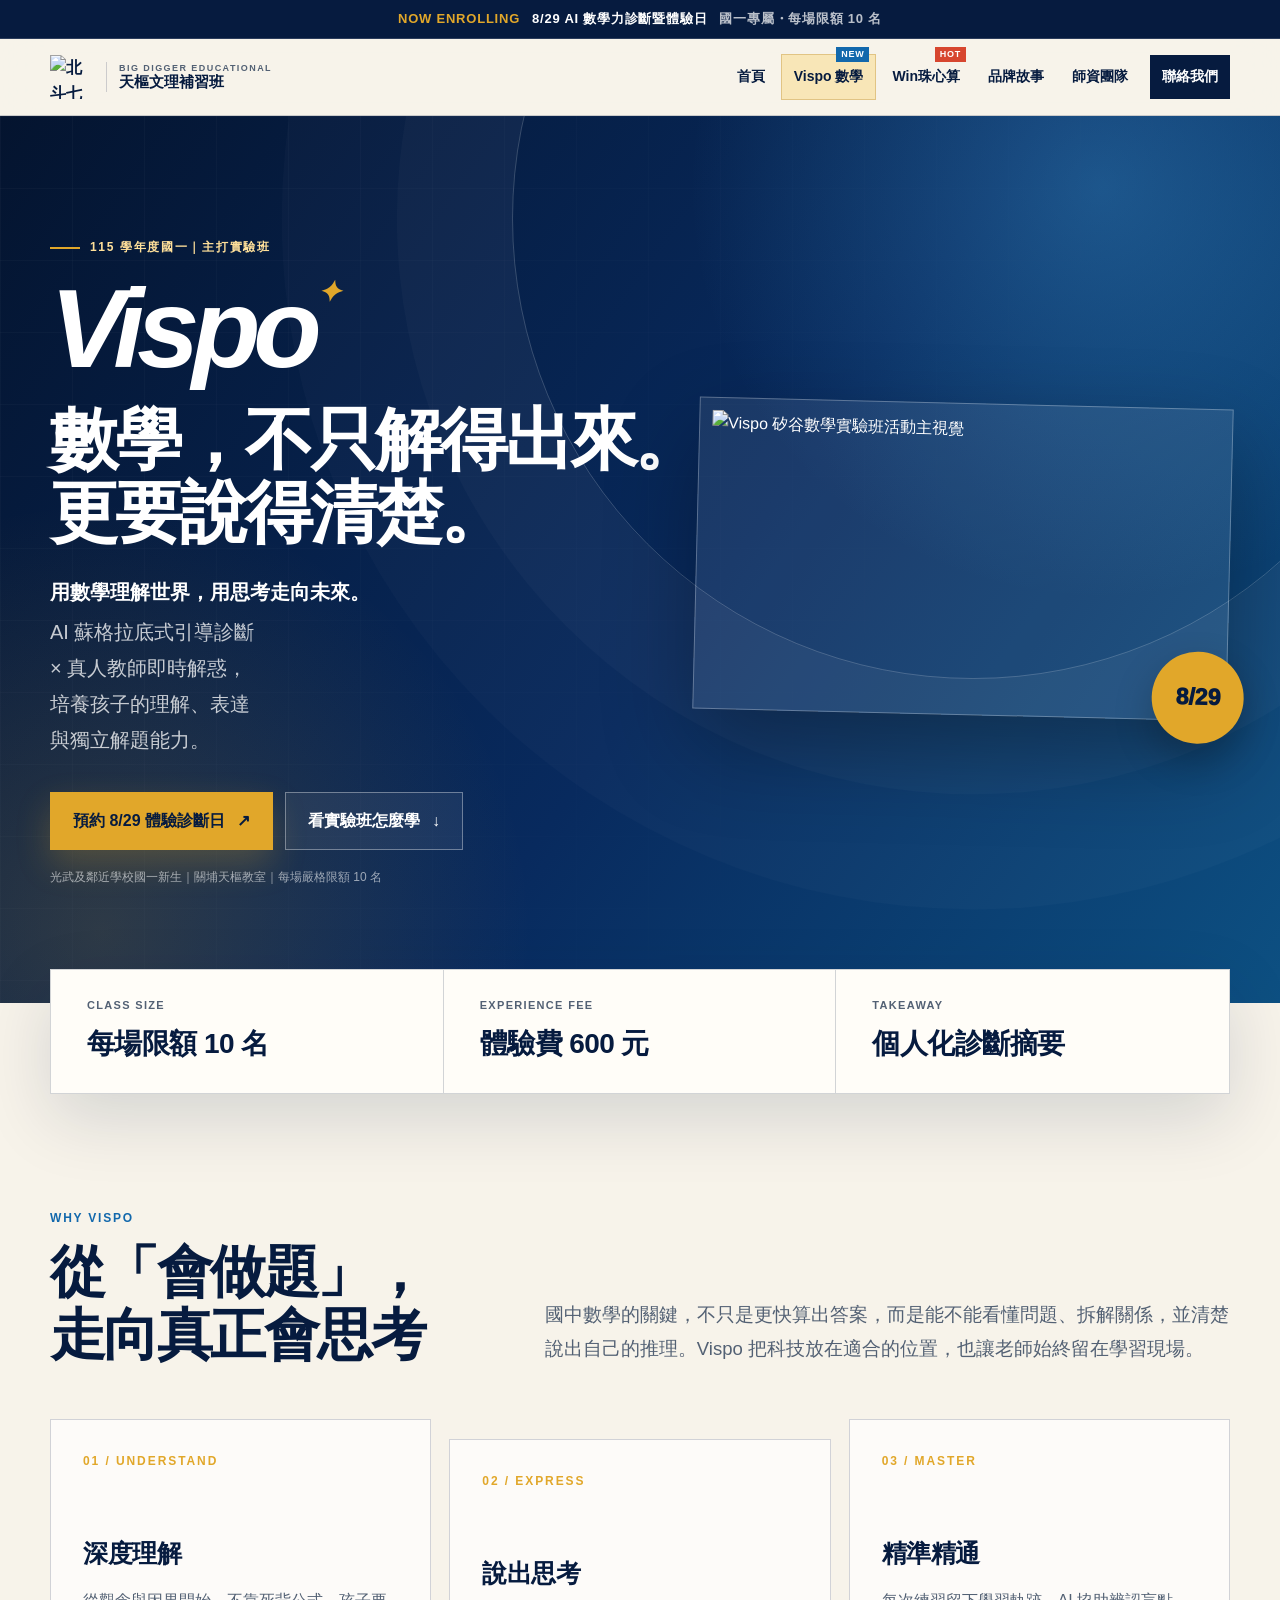
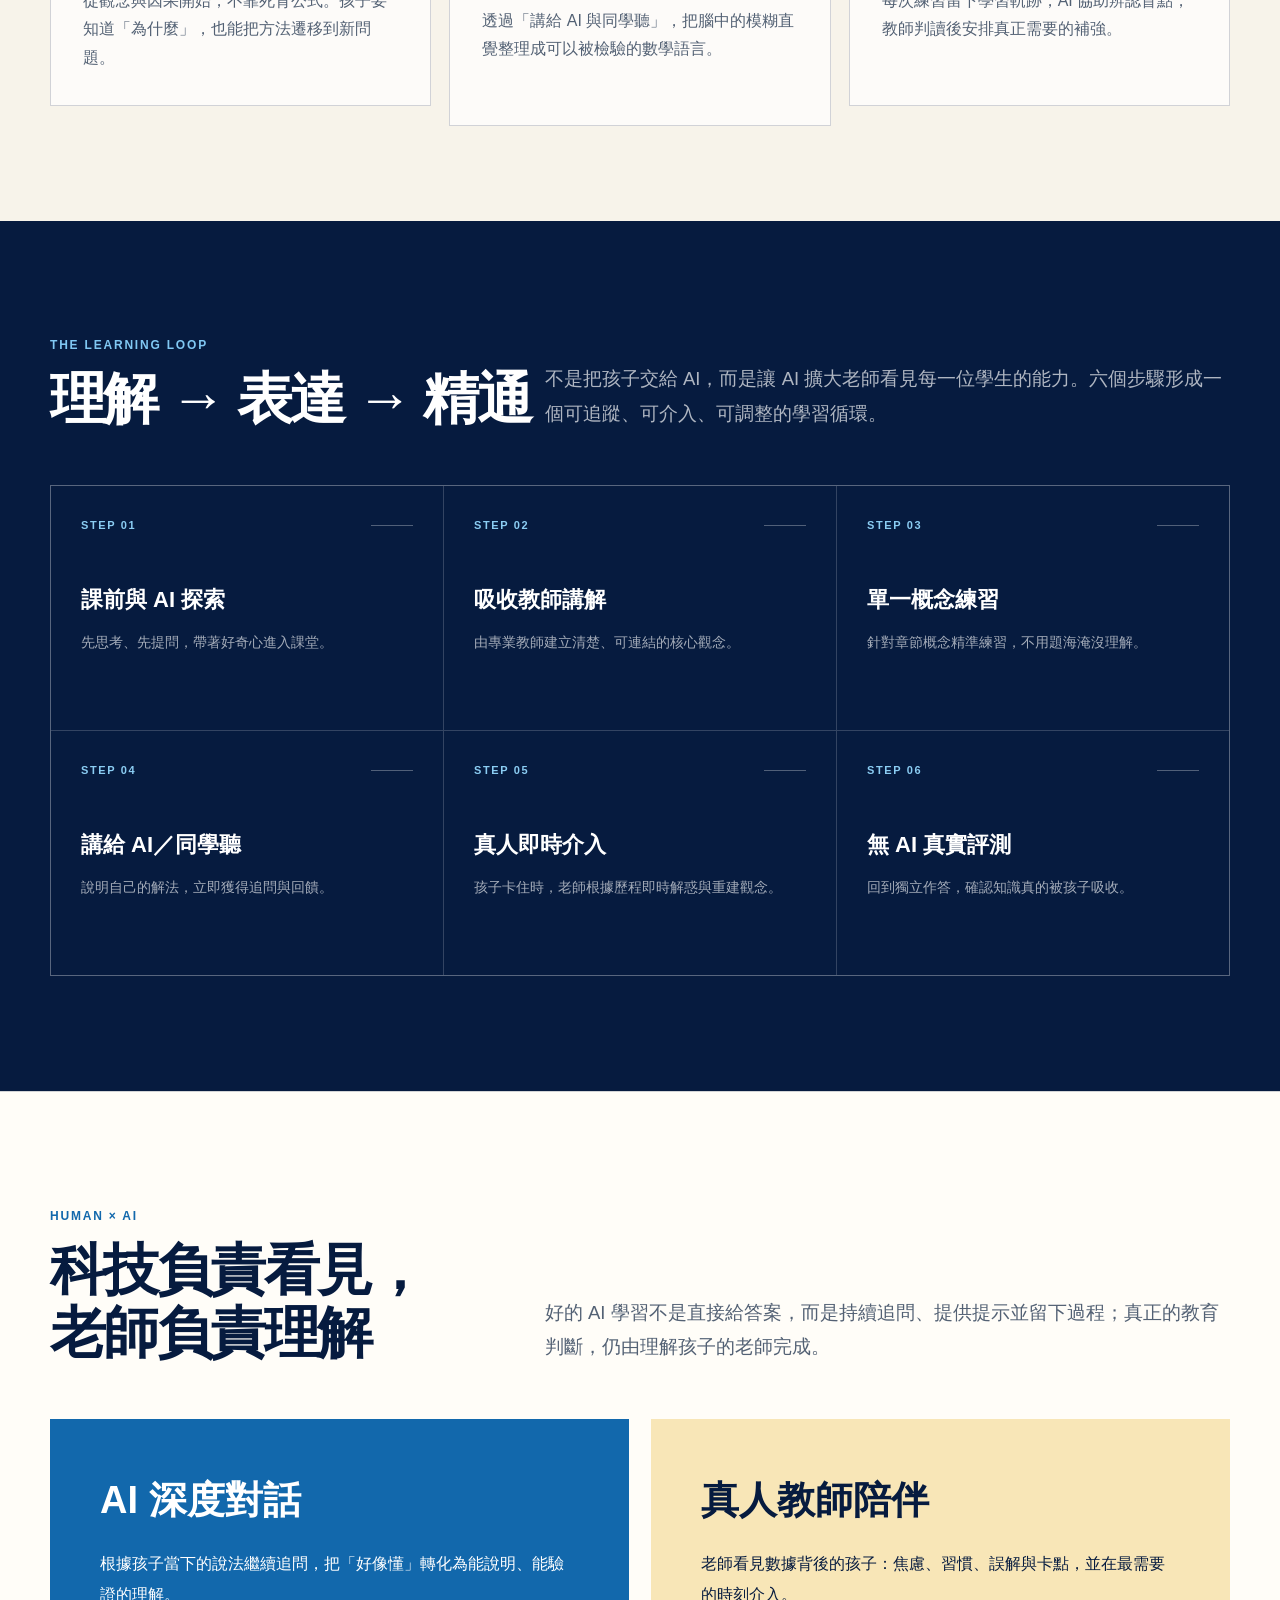
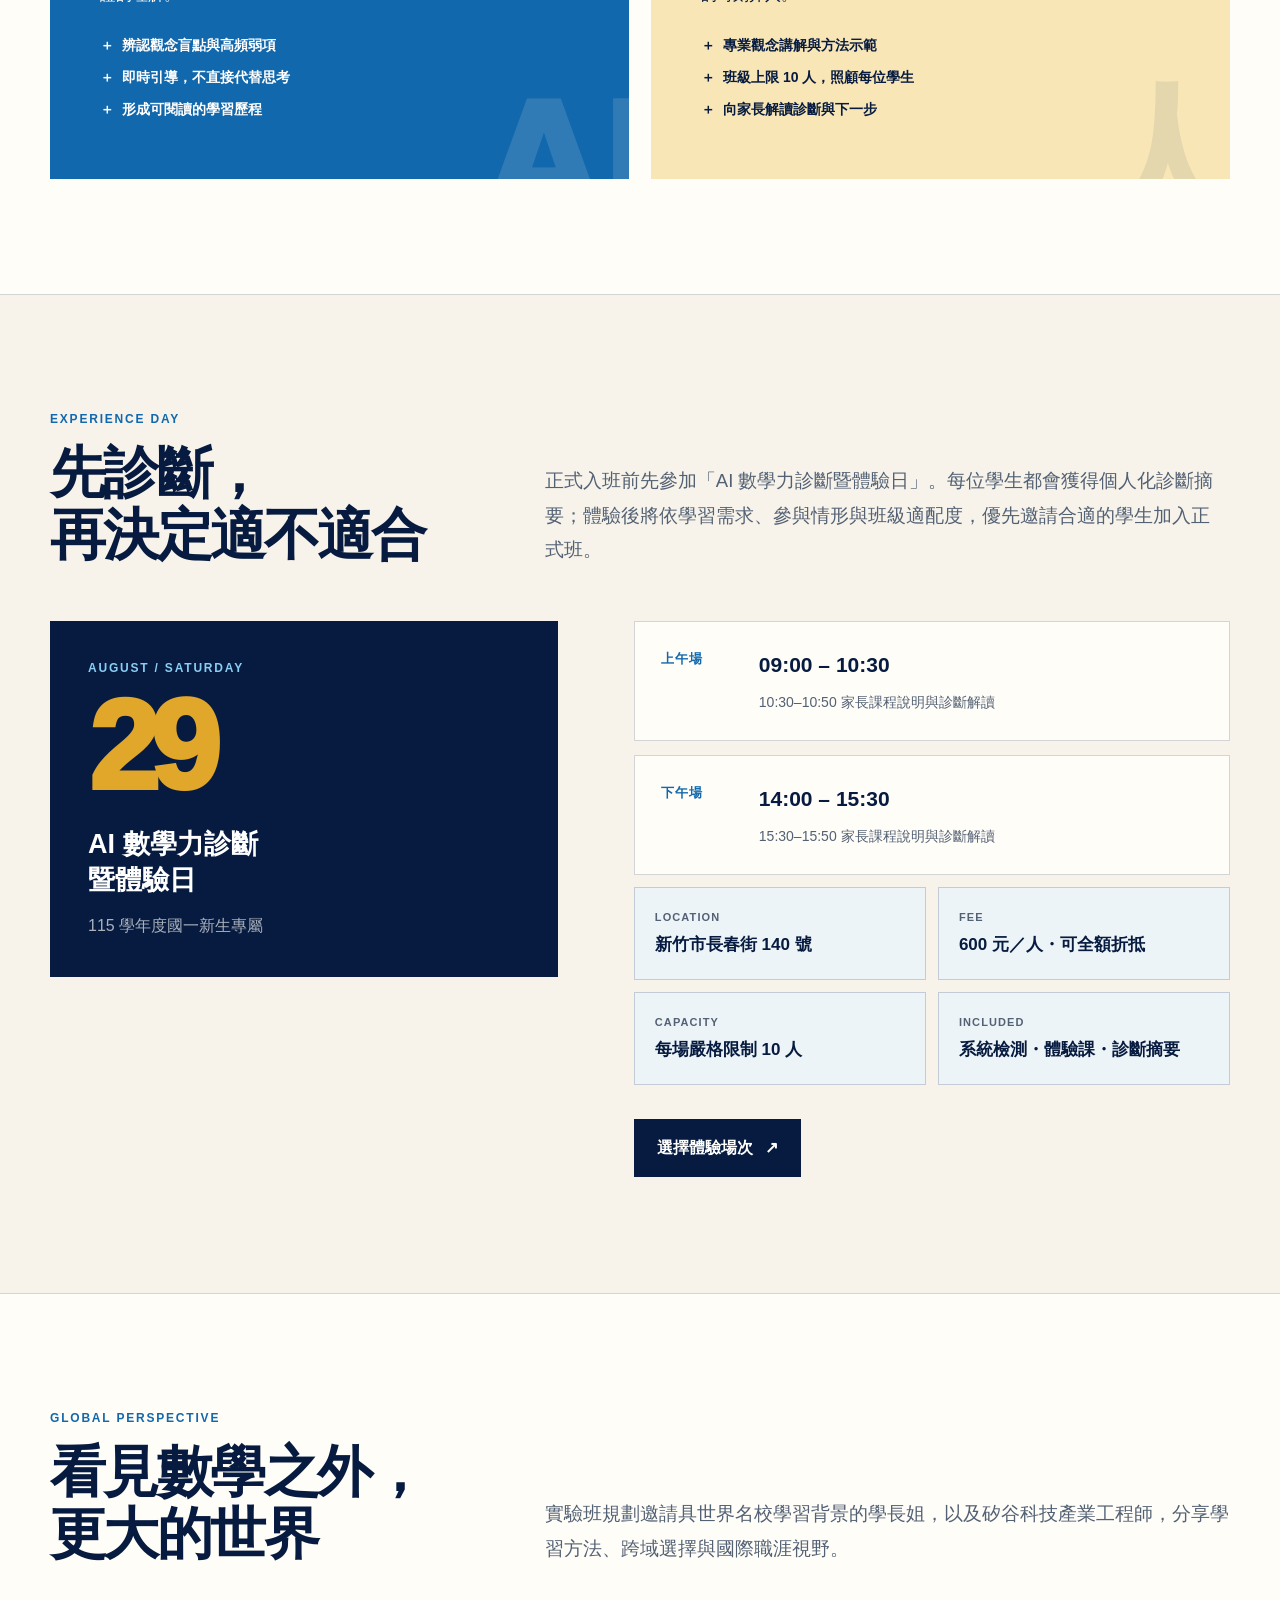
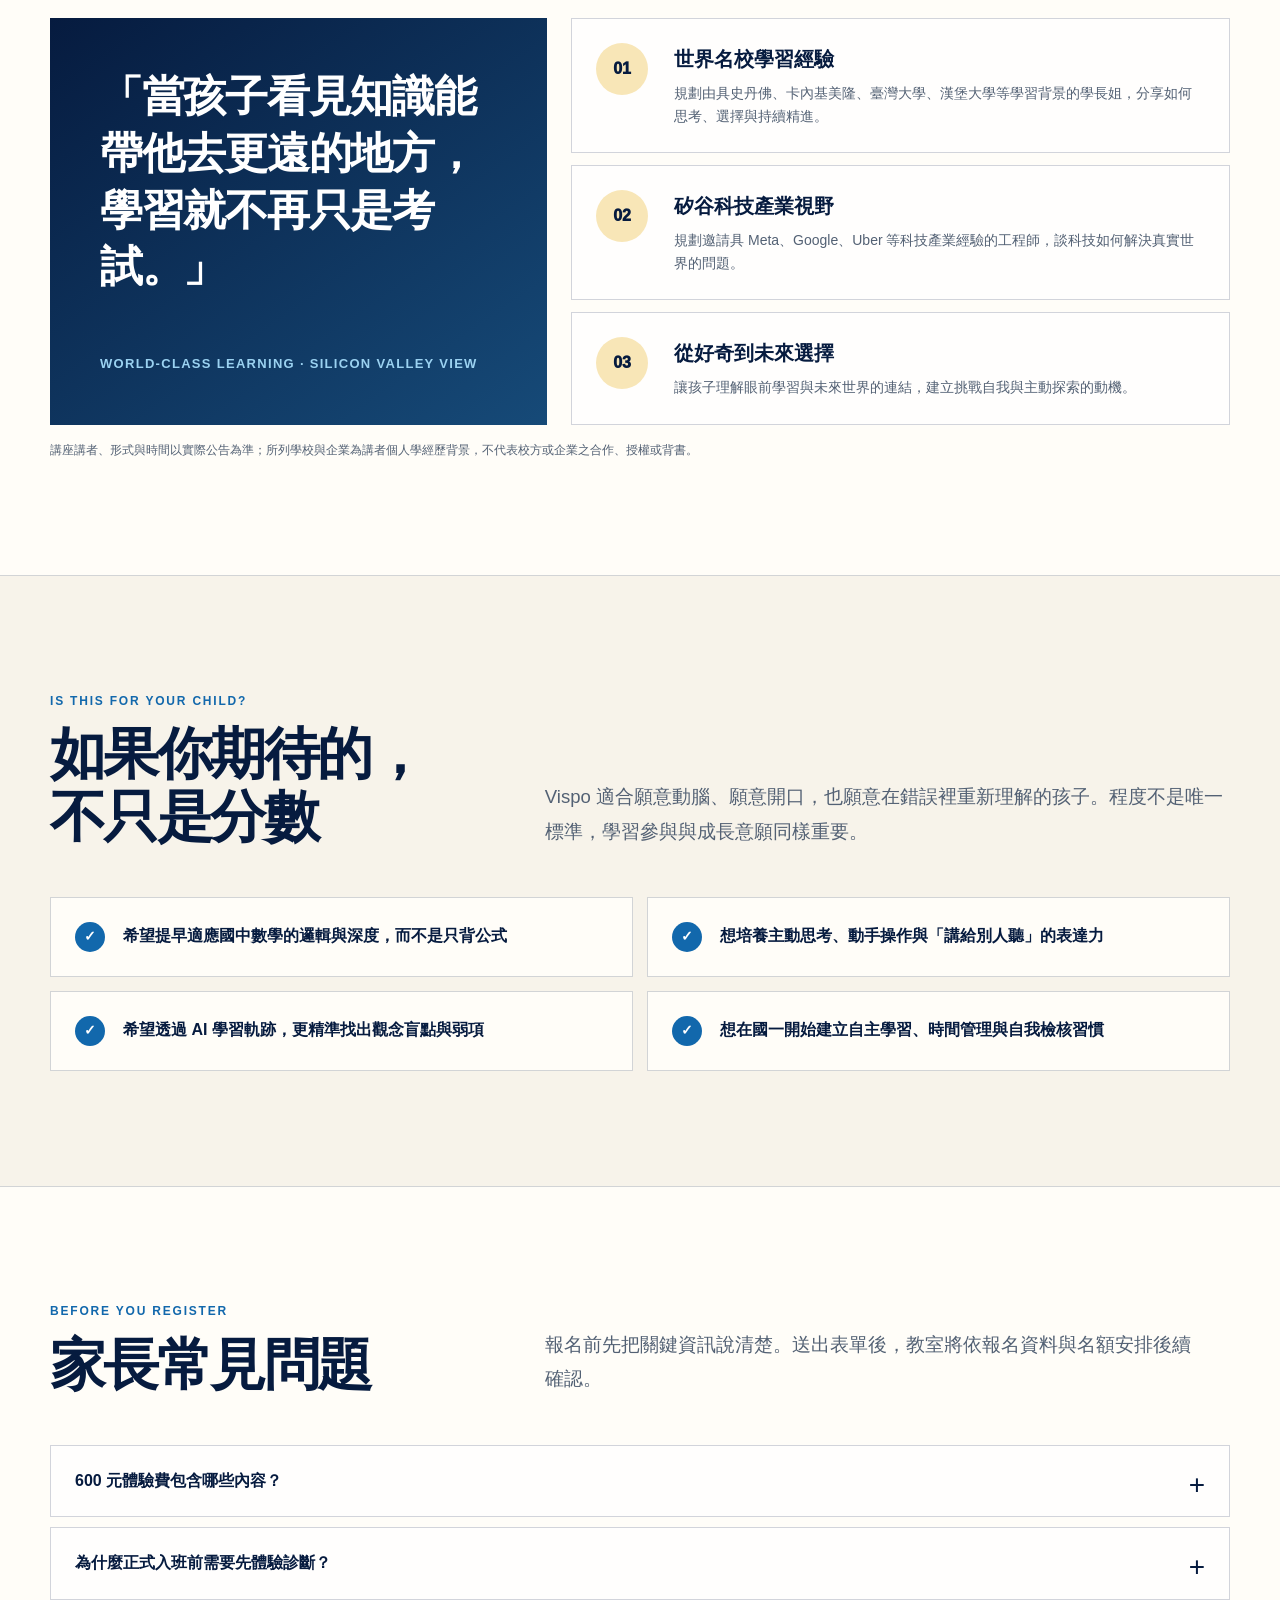
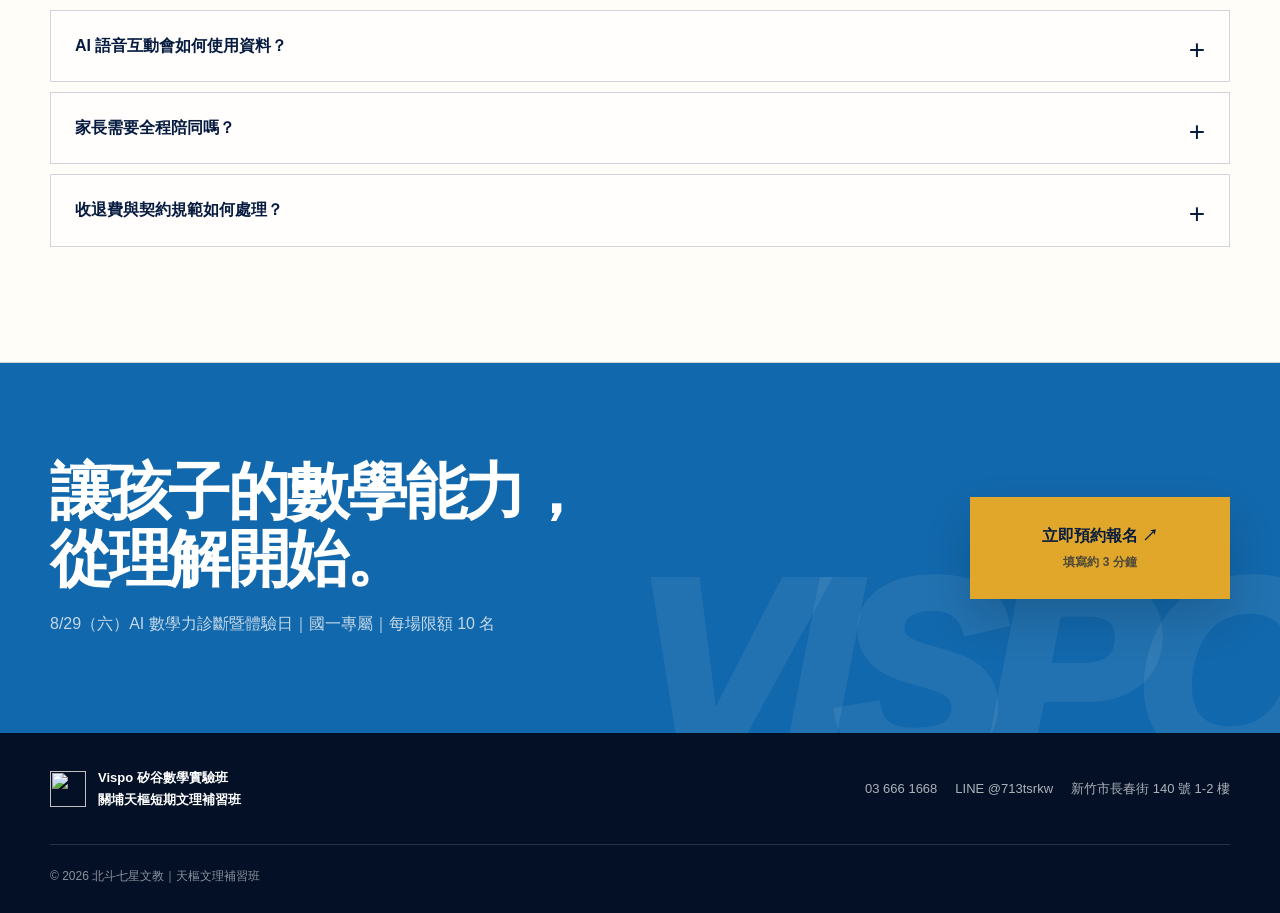
==== commit fa5ff415: "Keep course headlines and labels consistent" ====
--- a/site/vispo/index.html
+++ b/site/vispo/index.html
@@ -94,8 +94,10 @@
     .nav a { padding: 10px 12px; white-space: nowrap; font-size: 14px; font-weight: 720; }
     .nav a:hover { color: var(--blue); }
     .nav .active { color: var(--ink); background: var(--gold-soft); border: 1px solid rgba(165,107,0,.28); }
-    .nav .win-link { gap: 6px; }
-    .nav .win-link span, .mobile-menu-panel .win-link span { padding: 2px 5px; color: #fff; background: #d7462f; font-size: 9px; line-height: 1.2; letter-spacing: .08em; }
+    .nav .course-link { position: relative; }
+    .nav .course-badge { position: absolute; top: -8px; right: 6px; padding: 2px 5px; color: #fff; font-size: 9px; line-height: 1.2; letter-spacing: .08em; }
+    .nav .new-badge { background: var(--blue); }
+    .nav .hot-badge { background: #d7462f; }
     .nav .contact { margin-left: 6px; color: #fff; background: var(--ink); }
     .nav .contact:hover { color: #fff; background: var(--ink-2); }
     .mobile-menu { display: none; position: relative; margin-left: auto; background: transparent; border: 0; }
@@ -106,6 +108,9 @@
     .mobile-menu-panel { position: absolute; top: calc(100% + 10px); right: 0; width: min(300px,calc(100vw - 32px)); padding: 8px; background: #fff; border: 1.5px solid var(--ink); box-shadow: 0 18px 42px rgba(6,27,63,.22); }
     .mobile-menu-panel a { display: flex; align-items: center; min-height: 48px; padding: 0 14px; border-bottom: 1px solid var(--line); color: var(--ink); font-size: 15px; font-weight: 750; }
     .mobile-menu-panel a[aria-current="page"] { background: var(--gold-soft); }
+    .mobile-menu-panel .course-badge { position: static; padding: 2px 5px; color: #fff; font-size: 9px; line-height: 1.2; letter-spacing: .08em; }
+    .mobile-menu-panel .new-badge { background: var(--blue); }
+    .mobile-menu-panel .hot-badge { background: #d7462f; }
     .mobile-menu-panel .contact { justify-content: center; margin: 8px 0 0; border-bottom: 0; color: #fff; background: var(--ink); }
 
     .hero {
@@ -148,8 +153,10 @@
     .vispo-word { margin-top: 22px; font-size: clamp(58px, 9vw, 112px); font-style: italic; font-weight: 900; line-height: .88; letter-spacing: -.065em; }
     .vispo-word sup { color: var(--gold); font-size: .26em; vertical-align: top; margin-left: .08em; }
     .hero h1 { margin: 24px 0 0; max-width: 9.5em; font-size: clamp(38px, 5.4vw, 68px); line-height: 1.08; letter-spacing: -.045em; text-wrap: balance; }
+    .headline-line { display: block; white-space: nowrap; }
     .hero-lead { margin: 24px 0 0; max-width: 37em; color: rgba(255,255,255,.76); font-size: clamp(16px, 1.6vw, 20px); line-height: 1.8; text-wrap: pretty; }
     .hero-lead strong { color: #fff; }
+    .hero-lead strong + .headline-line { margin-top: 4px; }
     .cta-row { display: flex; flex-wrap: wrap; gap: 12px; margin-top: 34px; }
     .btn { min-height: 56px; display: inline-flex; align-items: center; justify-content: center; gap: 12px; padding: 15px 22px; border: 1px solid transparent; font-size: 16px; font-weight: 850; transition: transform .18s ease, background .18s ease; }
     .btn:hover { transform: translateY(-2px); }
@@ -258,6 +265,7 @@
     .footer-brand img { width: 36px; height: 36px; }
     .footer-links { display: flex; flex-wrap: wrap; justify-content: flex-end; gap: 18px; }
     .footer-links a:hover { color: #fff; }
+    .site-copyright { padding-block: 22px 26px; border-top: 1px solid rgba(255,255,255,.14); color: rgba(255,255,255,.54); font-size: 12px; text-align: left; }
 
     .mobile-cta { display: none; }
     @media (max-width: 900px) {
@@ -280,7 +288,7 @@
       .brand-copy strong { font-size: 14px; }
       .hero-grid { gap: 46px; padding-block: 52px 68px; }
       .vispo-word { font-size: 64px; }
-      .hero h1 { font-size: 38px; }
+      .hero h1 { max-width: none; font-size: clamp(28px,8vw,32px); letter-spacing: -.055em; }
       .cta-row .btn { width: 100%; }
       .poster-card { padding: 6px; }
       .poster-card::after { right: -8px; bottom: -28px; width: 76px; height: 76px; font-size: 19px; }
@@ -294,8 +302,9 @@
       .event-details { grid-template-columns: 1fr; }
       .perspective-item { grid-template-columns: 44px 1fr; padding: 20px; }
       .perspective-item .icon { width: 42px; height: 42px; }
-      .footer-grid { grid-template-columns: 1fr; padding-bottom: 100px; }
+      .footer-grid { grid-template-columns: 1fr; padding-bottom: 34px; }
       .footer-links { justify-content: flex-start; }
+      .site-copyright { padding-bottom: 100px; }
       .mobile-cta { position: fixed; right: 14px; bottom: calc(14px + env(safe-area-inset-bottom)); left: auto; z-index: 1200; display: grid; place-items: center; width: 64px; height: 64px; padding: 0; color: var(--ink); background: var(--gold); border: 1px solid rgba(6,27,63,.3); border-radius: 50%; box-shadow: 0 10px 26px rgba(6,27,63,.28); font-size: 13px; font-weight: 950; line-height: 1.15; text-align: center; }
       .mobile-cta:active { transform: scale(.96); }
     }
@@ -322,8 +331,8 @@
       </a>
       <nav class="nav" aria-label="主要導覽">
         <a href="/">首頁</a>
-        <a class="active" href="/vispo/" aria-current="page">Vispo 數學</a>
-        <a class="win-link" href="/win/">Win 珠心 <span>HOT</span></a>
+        <a class="active course-link" href="/vispo/" aria-current="page">Vispo 數學 <span class="course-badge new-badge" data-course-badge="new">NEW</span></a>
+        <a class="course-link" href="/win/">Win珠心算 <span class="course-badge hot-badge">HOT</span></a>
         <a href="/?page=story">品牌故事</a>
         <a href="/?page=team">師資團隊</a>
         <a class="contact" href="https://line.me/R/ti/p/@713tsrkw" rel="noopener">聯絡我們</a>
@@ -334,8 +343,8 @@
         </summary>
         <nav class="mobile-menu-panel" aria-label="手機版主要導覽">
           <a href="/">首頁</a>
-          <a href="/vispo/" aria-current="page">Vispo 數學</a>
-          <a class="win-link" href="/win/">Win 珠心 <span>HOT</span></a>
+          <a href="/vispo/" aria-current="page">Vispo 數學 <span class="course-badge new-badge" data-course-badge="new">NEW</span></a>
+          <a href="/win/">Win珠心算 <span class="course-badge hot-badge">HOT</span></a>
           <a href="/?page=story">品牌故事</a>
           <a href="/?page=team">師資團隊</a>
           <a class="contact" href="https://line.me/R/ti/p/@713tsrkw" rel="noopener">聯絡我們</a>
@@ -350,8 +359,8 @@
         <div>
           <div class="eyebrow">115 學年度國一｜主打實驗班</div>
           <div class="vispo-word" aria-label="Vispo">Vispo<sup>✦</sup></div>
-          <h1>數學，不只解得出來。<br>更要說得清楚。</h1>
-          <p class="hero-lead"><strong>用數學理解世界，用思考走向未來。</strong><br>AI 蘇格拉底式引導診斷 × 真人教師即時解惑，培養孩子的理解、表達與獨立解題能力。</p>
+          <h1><span class="headline-line" data-keep-line>數學，不只解得出來。</span><span class="headline-line" data-keep-line>更要說得清楚。</span></h1>
+          <p class="hero-lead"><strong><span class="headline-line" data-keep-line>用數學理解世界，用思考走向未來。</span></strong><span class="headline-line" data-keep-line>AI 蘇格拉底式引導診斷</span><span class="headline-line" data-keep-line>× 真人教師即時解惑，</span><span class="headline-line" data-keep-line>培養孩子的理解、表達</span><span class="headline-line" data-keep-line>與獨立解題能力。</span></p>
           <div class="cta-row">
             <a class="btn btn-primary" href="https://docs.google.com/forms/d/e/1FAIpQLSco_Bos2-FoMEIEFAEwkIOnAsqikhyFoQ6ao7CxkFLI4wKk0Q/viewform?usp=dialog" target="_blank" rel="noopener">預約 8/29 體驗診斷日 <span aria-hidden="true">↗</span></a>
             <a class="btn btn-secondary" href="#method">看實驗班怎麼學 <span aria-hidden="true">↓</span></a>
@@ -375,7 +384,7 @@
     <section class="section" id="why-vispo">
       <div class="shell">
         <div class="section-head">
-          <div><div class="kicker">Why Vispo</div><h2>從「會做題」，走向真正會思考</h2></div>
+          <div><div class="kicker">Why Vispo</div><h2><span class="headline-line" data-keep-line>從「會做題」，</span><span class="headline-line" data-keep-line>走向真正會思考</span></h2></div>
           <p class="section-intro">國中數學的關鍵，不只是更快算出答案，而是能不能看懂問題、拆解關係，並清楚說出自己的推理。Vispo 把科技放在適合的位置，也讓老師始終留在學習現場。</p>
         </div>
         <div class="principles">
@@ -389,7 +398,7 @@
     <section class="section section-dark" id="method">
       <div class="shell">
         <div class="section-head">
-          <div><div class="kicker">The Learning Loop</div><h2>理解 → 表達 → 精通</h2></div>
+          <div><div class="kicker">The Learning Loop</div><h2><span class="headline-line" data-keep-line>理解 → 表達 → 精通</span></h2></div>
           <p class="section-intro">不是把孩子交給 AI，而是讓 AI 擴大老師看見每一位學生的能力。六個步驟形成一個可追蹤、可介入、可調整的學習循環。</p>
         </div>
         <div class="method-grid">
@@ -406,7 +415,7 @@
     <section class="section section-alt">
       <div class="shell">
         <div class="section-head">
-          <div><div class="kicker">Human × AI</div><h2>科技負責看見，老師負責理解</h2></div>
+          <div><div class="kicker">Human × AI</div><h2><span class="headline-line" data-keep-line>科技負責看見，</span><span class="headline-line" data-keep-line>老師負責理解</span></h2></div>
           <p class="section-intro">好的 AI 學習不是直接給答案，而是持續追問、提供提示並留下過程；真正的教育判斷，仍由理解孩子的老師完成。</p>
         </div>
         <div class="human-ai">
@@ -419,7 +428,7 @@
     <section class="section" id="experience-day">
       <div class="shell">
         <div class="section-head">
-          <div><div class="kicker">Experience Day</div><h2>先診斷，再決定適不適合</h2></div>
+          <div><div class="kicker">Experience Day</div><h2><span class="headline-line" data-keep-line>先診斷，</span><span class="headline-line" data-keep-line>再決定適不適合</span></h2></div>
           <p class="section-intro">正式入班前先參加「AI 數學力診斷暨體驗日」。每位學生都會獲得個人化診斷摘要；體驗後將依學習需求、參與情形與班級適配度，優先邀請合適的學生加入正式班。</p>
         </div>
         <div class="event-layout">
@@ -444,7 +453,7 @@
     <section class="section section-alt">
       <div class="shell">
         <div class="section-head">
-          <div><div class="kicker">Global Perspective</div><h2>看見數學之外，更大的世界</h2></div>
+          <div><div class="kicker">Global Perspective</div><h2><span class="headline-line" data-keep-line>看見數學之外，</span><span class="headline-line" data-keep-line>更大的世界</span></h2></div>
           <p class="section-intro">實驗班規劃邀請具世界名校學習背景的學長姐，以及矽谷科技產業工程師，分享學習方法、跨域選擇與國際職涯視野。</p>
         </div>
         <div class="perspective-grid">
@@ -462,7 +471,7 @@
     <section class="section">
       <div class="shell">
         <div class="section-head">
-          <div><div class="kicker">Is This For Your Child?</div><h2>如果你期待的不只是分數</h2></div>
+          <div><div class="kicker">Is This For Your Child?</div><h2><span class="headline-line" data-keep-line>如果你期待的，</span><span class="headline-line" data-keep-line>不只是分數</span></h2></div>
           <p class="section-intro">Vispo 適合願意動腦、願意開口，也願意在錯誤裡重新理解的孩子。程度不是唯一標準，學習參與與成長意願同樣重要。</p>
         </div>
         <div class="fit-grid">
@@ -477,7 +486,7 @@
     <section class="section section-alt" id="faq">
       <div class="shell">
         <div class="section-head">
-          <div><div class="kicker">Before You Register</div><h2>家長常見問題</h2></div>
+          <div><div class="kicker">Before You Register</div><h2><span class="headline-line" data-keep-line>家長常見問題</span></h2></div>
           <p class="section-intro">報名前先把關鍵資訊說清楚。送出表單後，教室將依報名資料與名額安排後續確認。</p>
         </div>
         <div class="faq">
@@ -492,7 +501,7 @@
 
     <section class="final-cta">
       <div class="shell final-inner">
-        <div><h2>讓孩子的數學能力，從理解開始。</h2><p>8/29（六）AI 數學力診斷暨體驗日｜國一專屬｜每場限額 10 名</p></div>
+        <div><h2><span class="headline-line" data-keep-line>讓孩子的數學能力，</span><span class="headline-line" data-keep-line>從理解開始。</span></h2><p>8/29（六）AI 數學力診斷暨體驗日｜國一專屬｜每場限額 10 名</p></div>
         <a class="final-action" href="https://docs.google.com/forms/d/e/1FAIpQLSco_Bos2-FoMEIEFAEwkIOnAsqikhyFoQ6ao7CxkFLI4wKk0Q/viewform?usp=dialog" target="_blank" rel="noopener">立即預約報名 ↗<span>填寫約 3 分鐘</span></a>
       </div>
     </section>
@@ -503,6 +512,7 @@
       <div class="footer-brand"><img src="/android-chrome-192x192.png" alt=""><span>Vispo 矽谷數學實驗班<br>關埔天樞短期文理補習班</span></div>
       <div class="footer-links"><a href="tel:036661668">03 666 1668</a><a href="https://line.me/R/ti/p/@713tsrkw" rel="noopener">LINE @713tsrkw</a><span>新竹市長春街 140 號 1-2 樓</span></div>
     </div>
+    <div class="shell site-copyright">© 2026 北斗七星文教｜天樞文理補習班</div>
   </footer>
 
   <a class="mobile-cta" href="https://docs.google.com/forms/d/e/1FAIpQLSco_Bos2-FoMEIEFAEwkIOnAsqikhyFoQ6ao7CxkFLI4wKk0Q/viewform?usp=dialog" target="_blank" rel="noopener" aria-label="立即報名 8/29 體驗診斷日"><span>立即<br>報名</span></a>
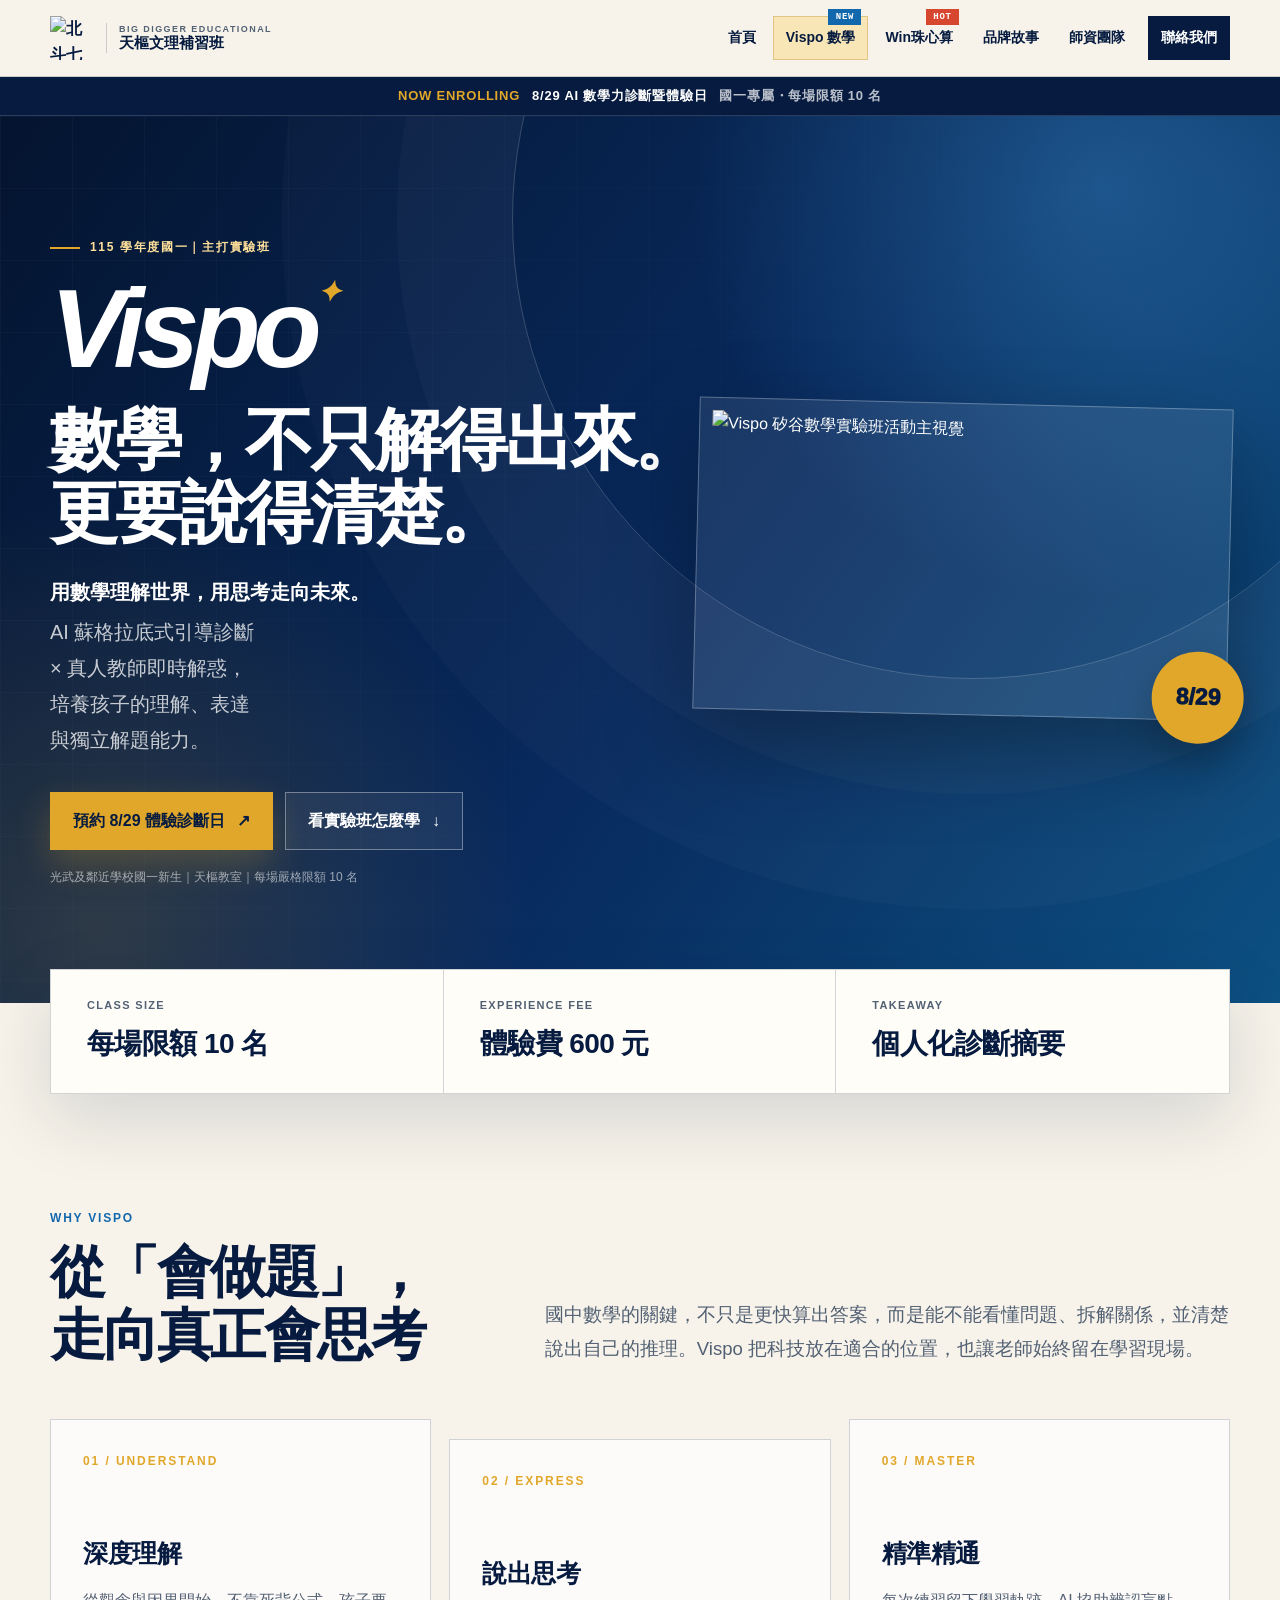
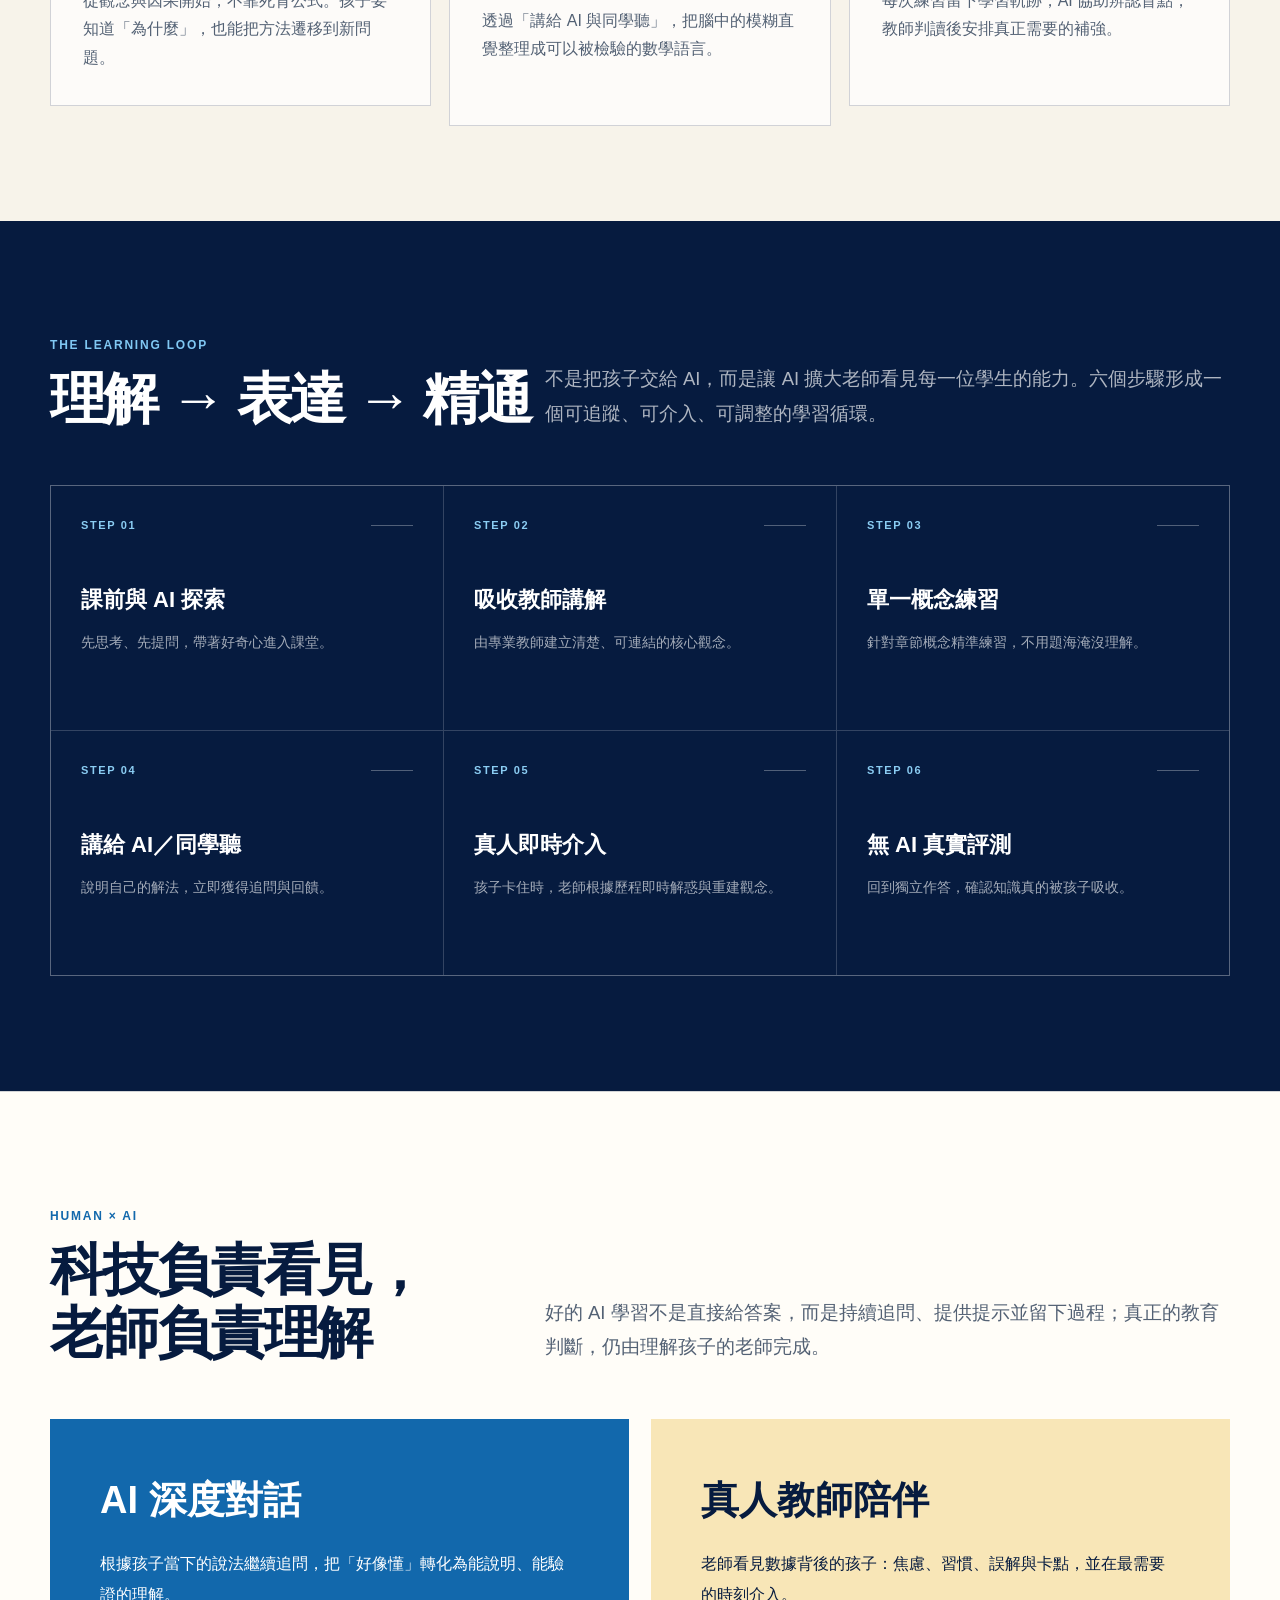
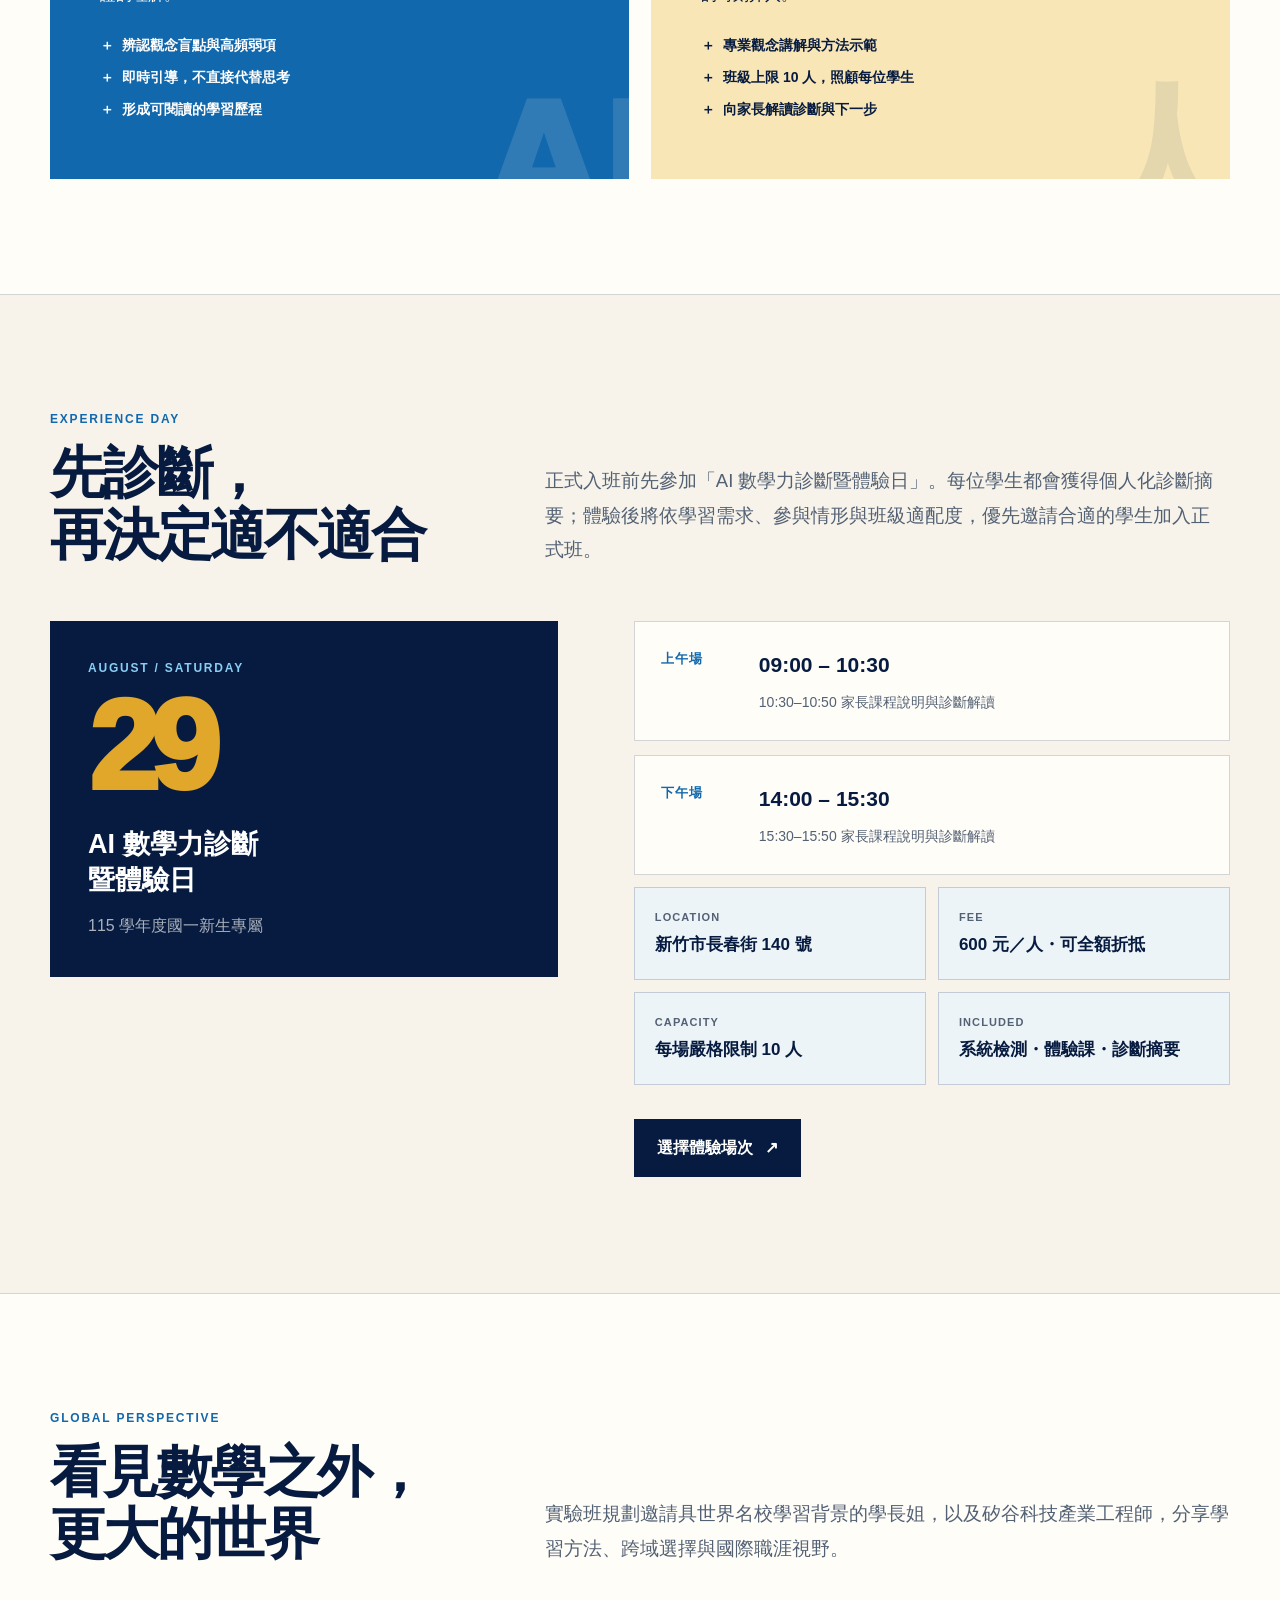
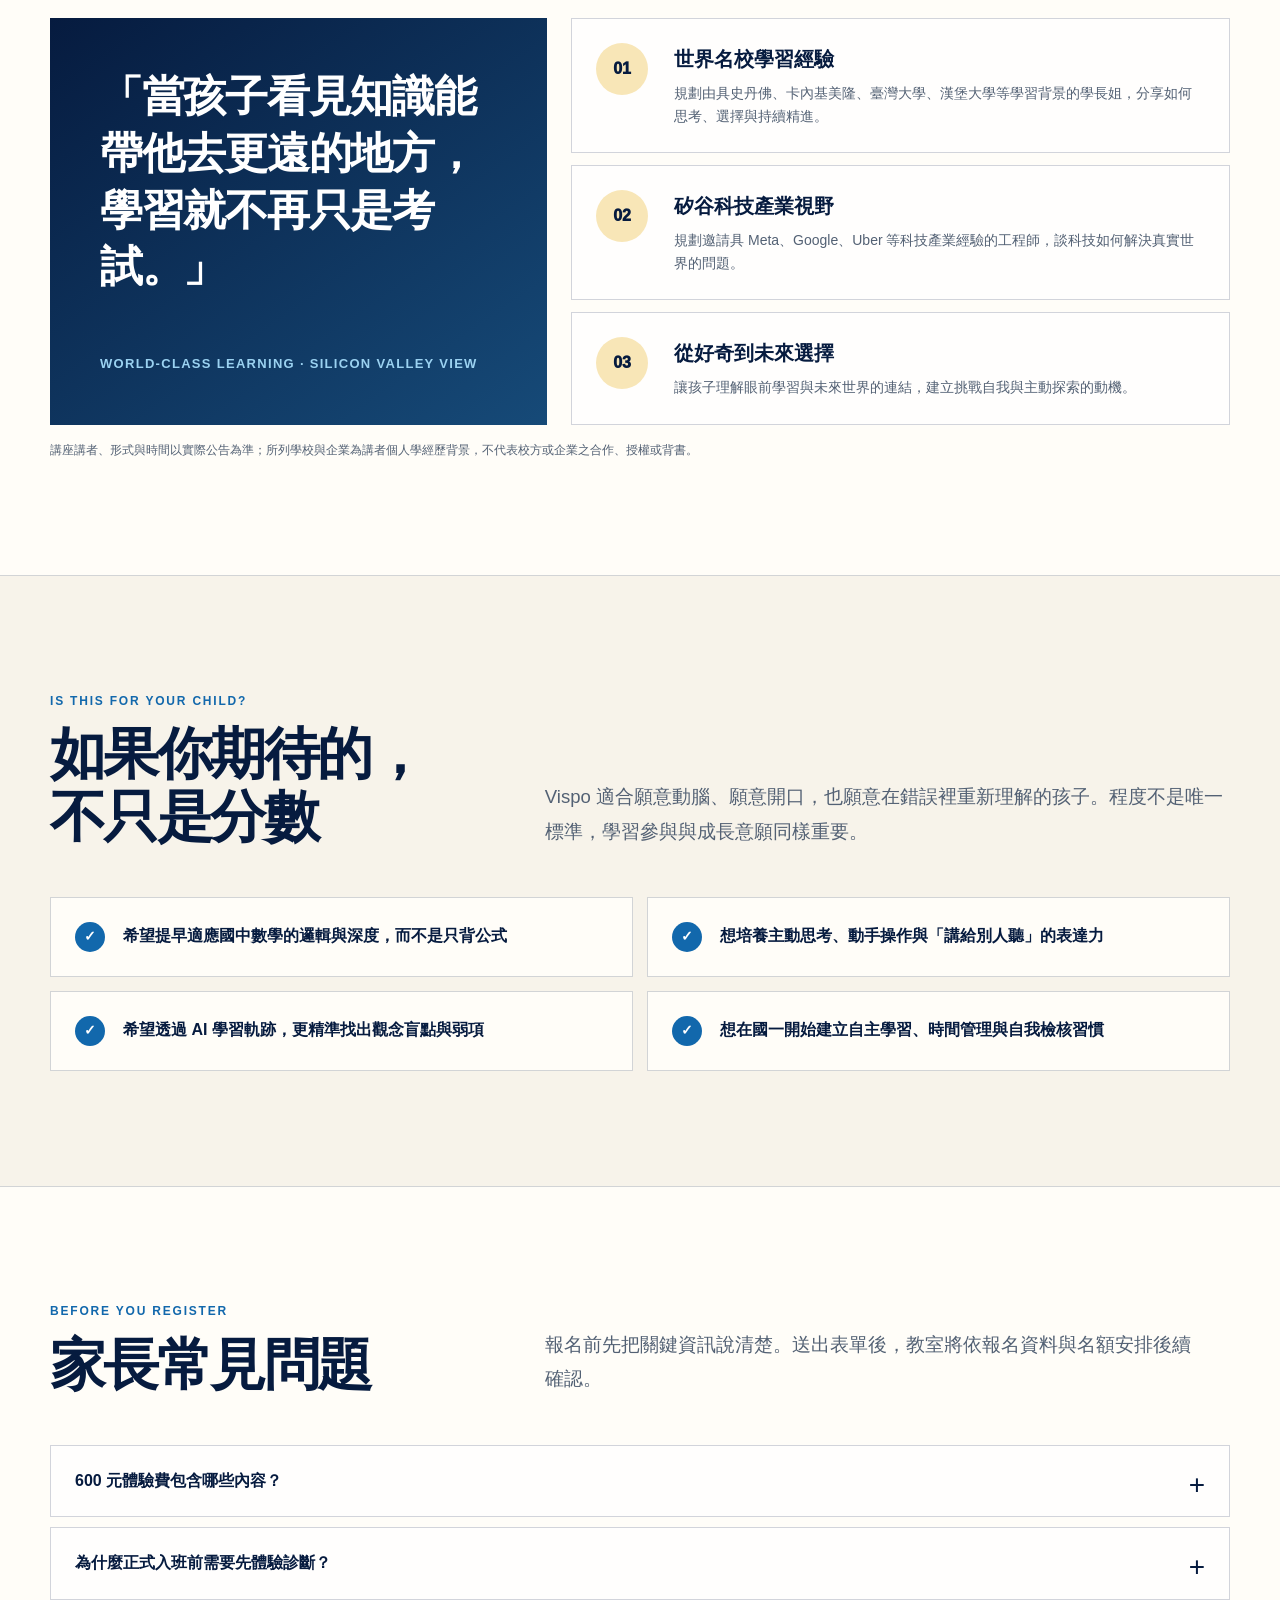
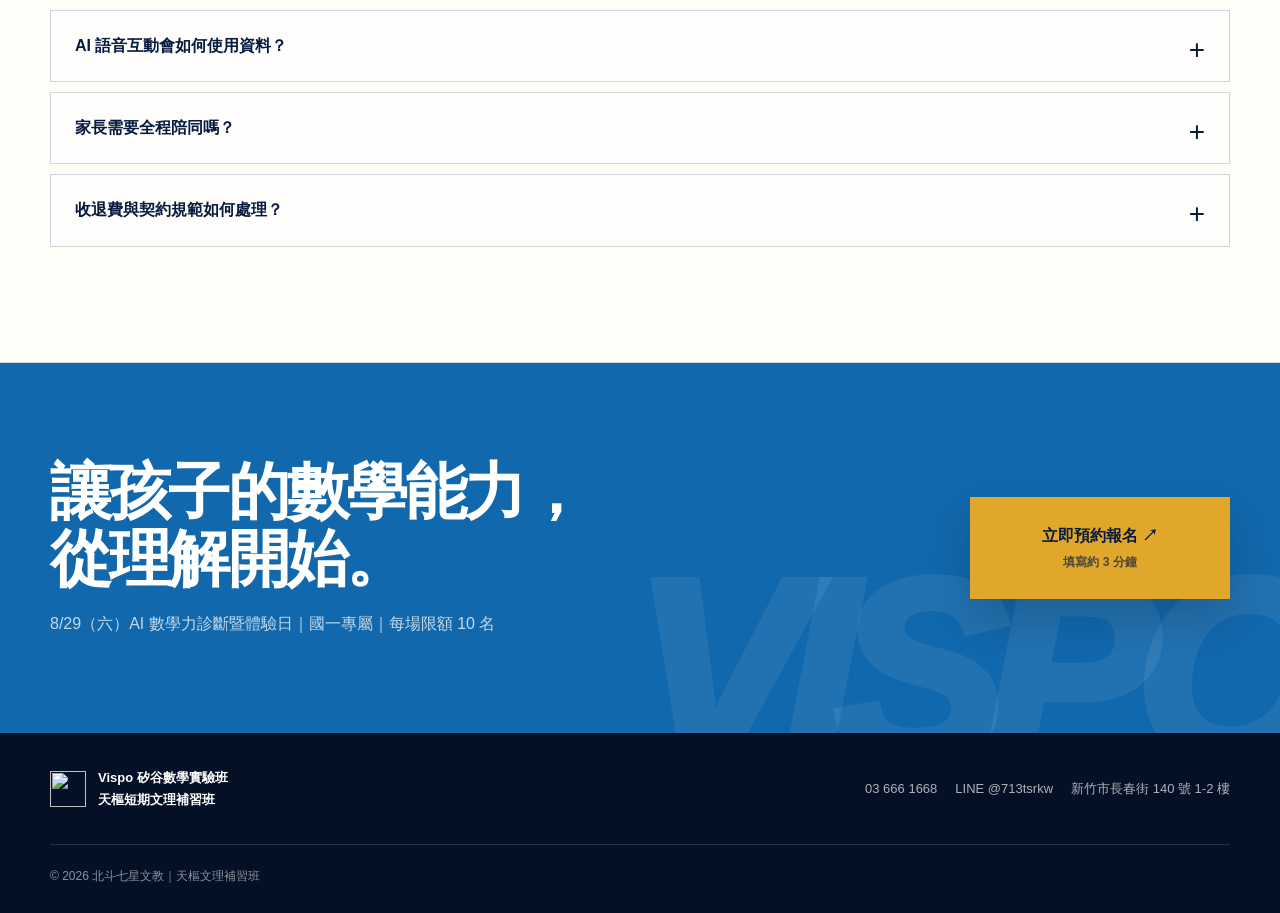
==== commit 4eed1d82: "Keep course navigation and banners consistent" ====
--- a/site/vispo/index.html
+++ b/site/vispo/index.html
@@ -91,11 +91,11 @@
     .brand-copy small { color: var(--muted); font-size: 9px; letter-spacing: .16em; text-transform: uppercase; }
     .brand-copy strong { font-size: 15px; }
     .nav { display: flex; align-items: center; gap: 4px; margin-left: auto; }
-    .nav a { padding: 10px 12px; white-space: nowrap; font-size: 14px; font-weight: 720; }
+    .nav a { box-sizing: border-box; min-height: 44px; display: inline-flex; align-items: center; padding: 9px 12px; border: 1px solid transparent; white-space: nowrap; font-size: 14px; font-weight: 720; }
     .nav a:hover { color: var(--blue); }
     .nav .active { color: var(--ink); background: var(--gold-soft); border: 1px solid rgba(165,107,0,.28); }
     .nav .course-link { position: relative; }
-    .nav .course-badge { position: absolute; top: -8px; right: 6px; padding: 2px 5px; color: #fff; font-size: 9px; line-height: 1.2; letter-spacing: .08em; }
+    .nav .course-badge { position: absolute; top: -8px; right: 6px; box-sizing: border-box; min-width: 33px; height: 16px; min-height: 16px; display: inline-flex; align-items: center; justify-content: center; padding: 0 5px; color: #fff; font-family: ui-monospace, "SFMono-Regular", Menlo, monospace; font-size: 9px; font-weight: 900; line-height: 1; letter-spacing: .08em; }
     .nav .new-badge { background: var(--blue); }
     .nav .hot-badge { background: #d7462f; }
     .nav .contact { margin-left: 6px; color: #fff; background: var(--ink); }
@@ -317,10 +317,6 @@
 </head>
 <body>
   <a class="skip-link" href="#main">跳至主要內容</a>
-
-  <div class="announcement">
-    <div class="shell"><b>NOW ENROLLING</b> 8/29 AI 數學力診斷暨體驗日 <span>國一專屬・每場限額 10 名</span></div>
-  </div>
 
   <header class="site-header">
     <div class="shell nav-wrap">
@@ -353,6 +349,10 @@
     </div>
   </header>
 
+  <div class="announcement">
+    <div class="shell"><b>NOW ENROLLING</b> 8/29 AI 數學力診斷暨體驗日 <span>國一專屬・每場限額 10 名</span></div>
+  </div>
+
   <main id="main">
     <section class="hero">
       <div class="shell hero-grid">
@@ -365,7 +365,7 @@
             <a class="btn btn-primary" href="https://docs.google.com/forms/d/e/1FAIpQLSco_Bos2-FoMEIEFAEwkIOnAsqikhyFoQ6ao7CxkFLI4wKk0Q/viewform?usp=dialog" target="_blank" rel="noopener">預約 8/29 體驗診斷日 <span aria-hidden="true">↗</span></a>
             <a class="btn btn-secondary" href="#method">看實驗班怎麼學 <span aria-hidden="true">↓</span></a>
           </div>
-          <p class="hero-note">光武及鄰近學校國一新生｜關埔天樞教室｜每場嚴格限額 10 名</p>
+          <p class="hero-note">光武及鄰近學校國一新生｜天樞教室｜每場嚴格限額 10 名</p>
         </div>
         <a class="poster-card" href="https://docs.google.com/forms/d/e/1FAIpQLSco_Bos2-FoMEIEFAEwkIOnAsqikhyFoQ6ao7CxkFLI4wKk0Q/viewform?usp=dialog" target="_blank" rel="noopener" aria-label="查看 Vispo 活動主視覺並前往報名表單">
           <img src="/vispo/vispo-math-experiment.jpg" alt="Vispo 矽谷數學實驗班活動主視覺" width="1920" height="1080" fetchpriority="high">
@@ -509,7 +509,7 @@
 
   <footer>
     <div class="shell footer-grid">
-      <div class="footer-brand"><img src="/android-chrome-192x192.png" alt=""><span>Vispo 矽谷數學實驗班<br>關埔天樞短期文理補習班</span></div>
+      <div class="footer-brand"><img src="/android-chrome-192x192.png" alt=""><span>Vispo 矽谷數學實驗班<br>天樞短期文理補習班</span></div>
       <div class="footer-links"><a href="tel:036661668">03 666 1668</a><a href="https://line.me/R/ti/p/@713tsrkw" rel="noopener">LINE @713tsrkw</a><span>新竹市長春街 140 號 1-2 樓</span></div>
     </div>
     <div class="shell site-copyright">© 2026 北斗七星文教｜天樞文理補習班</div>
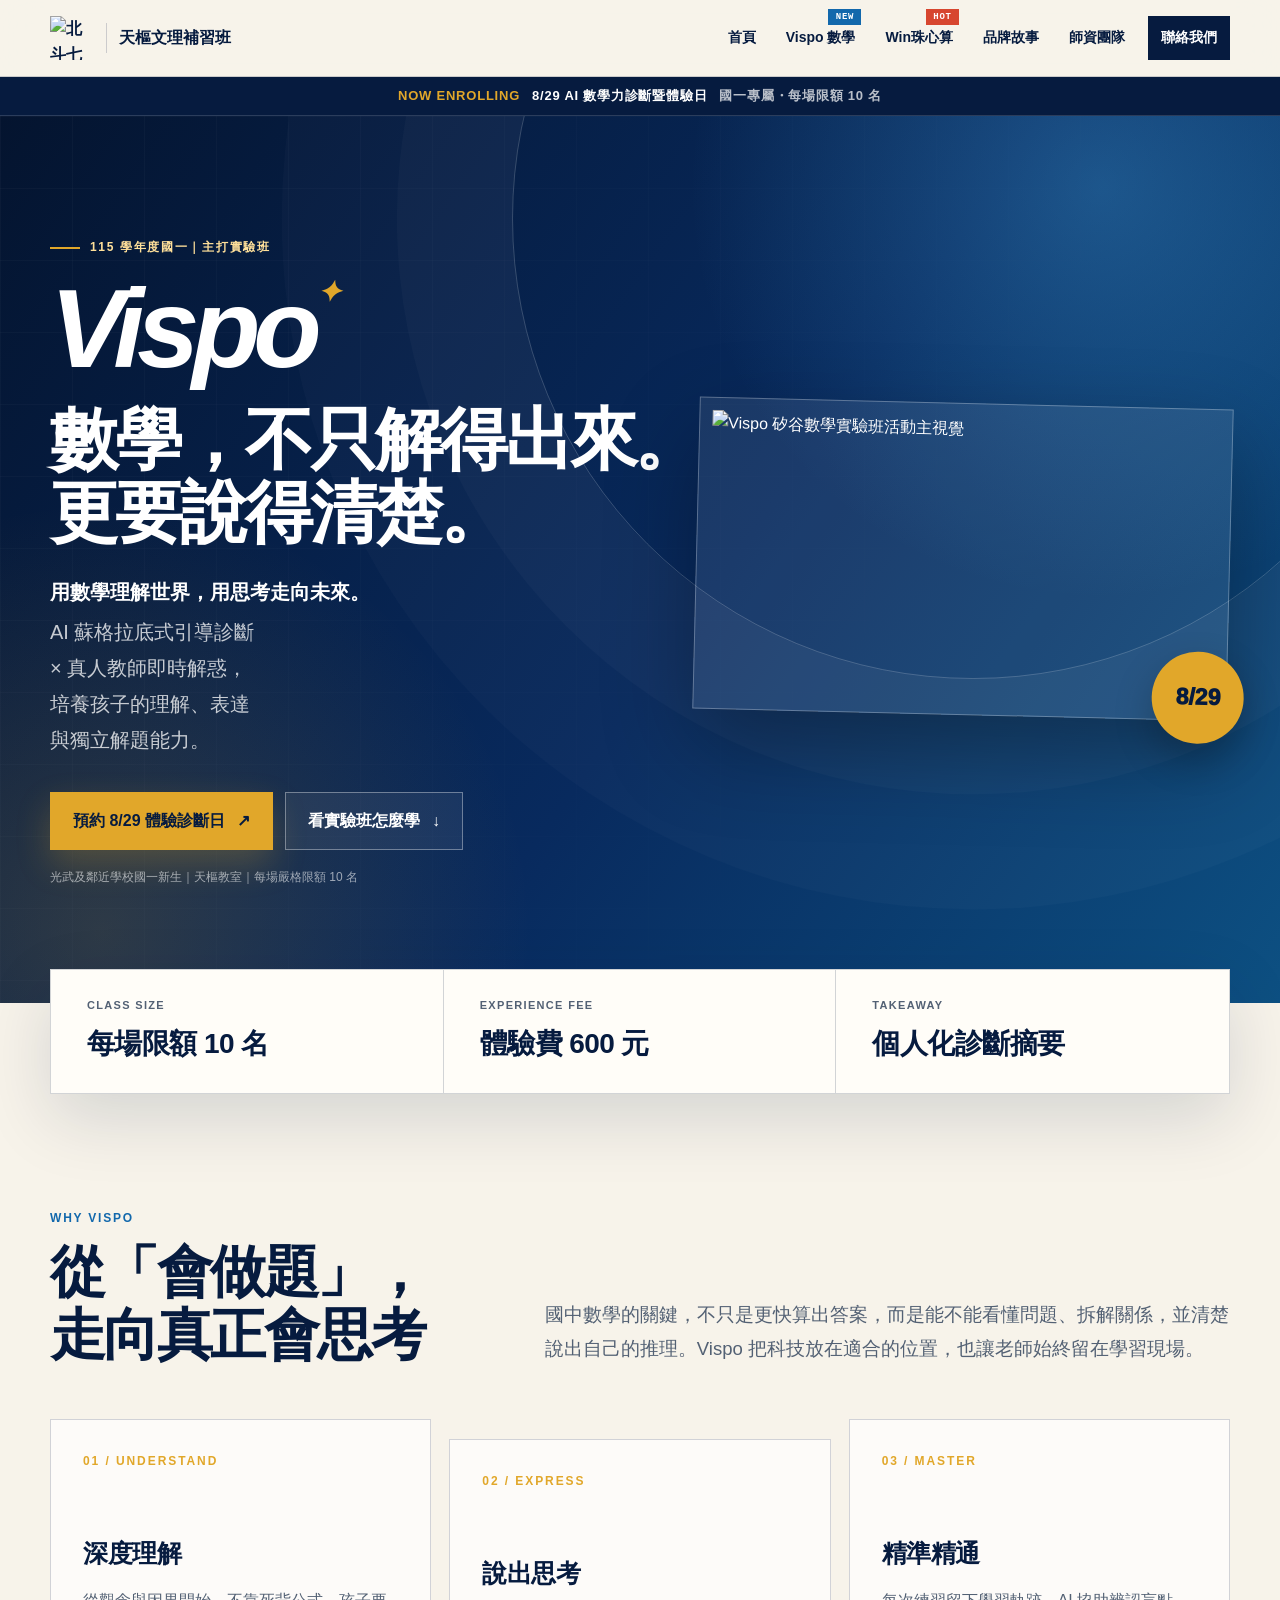
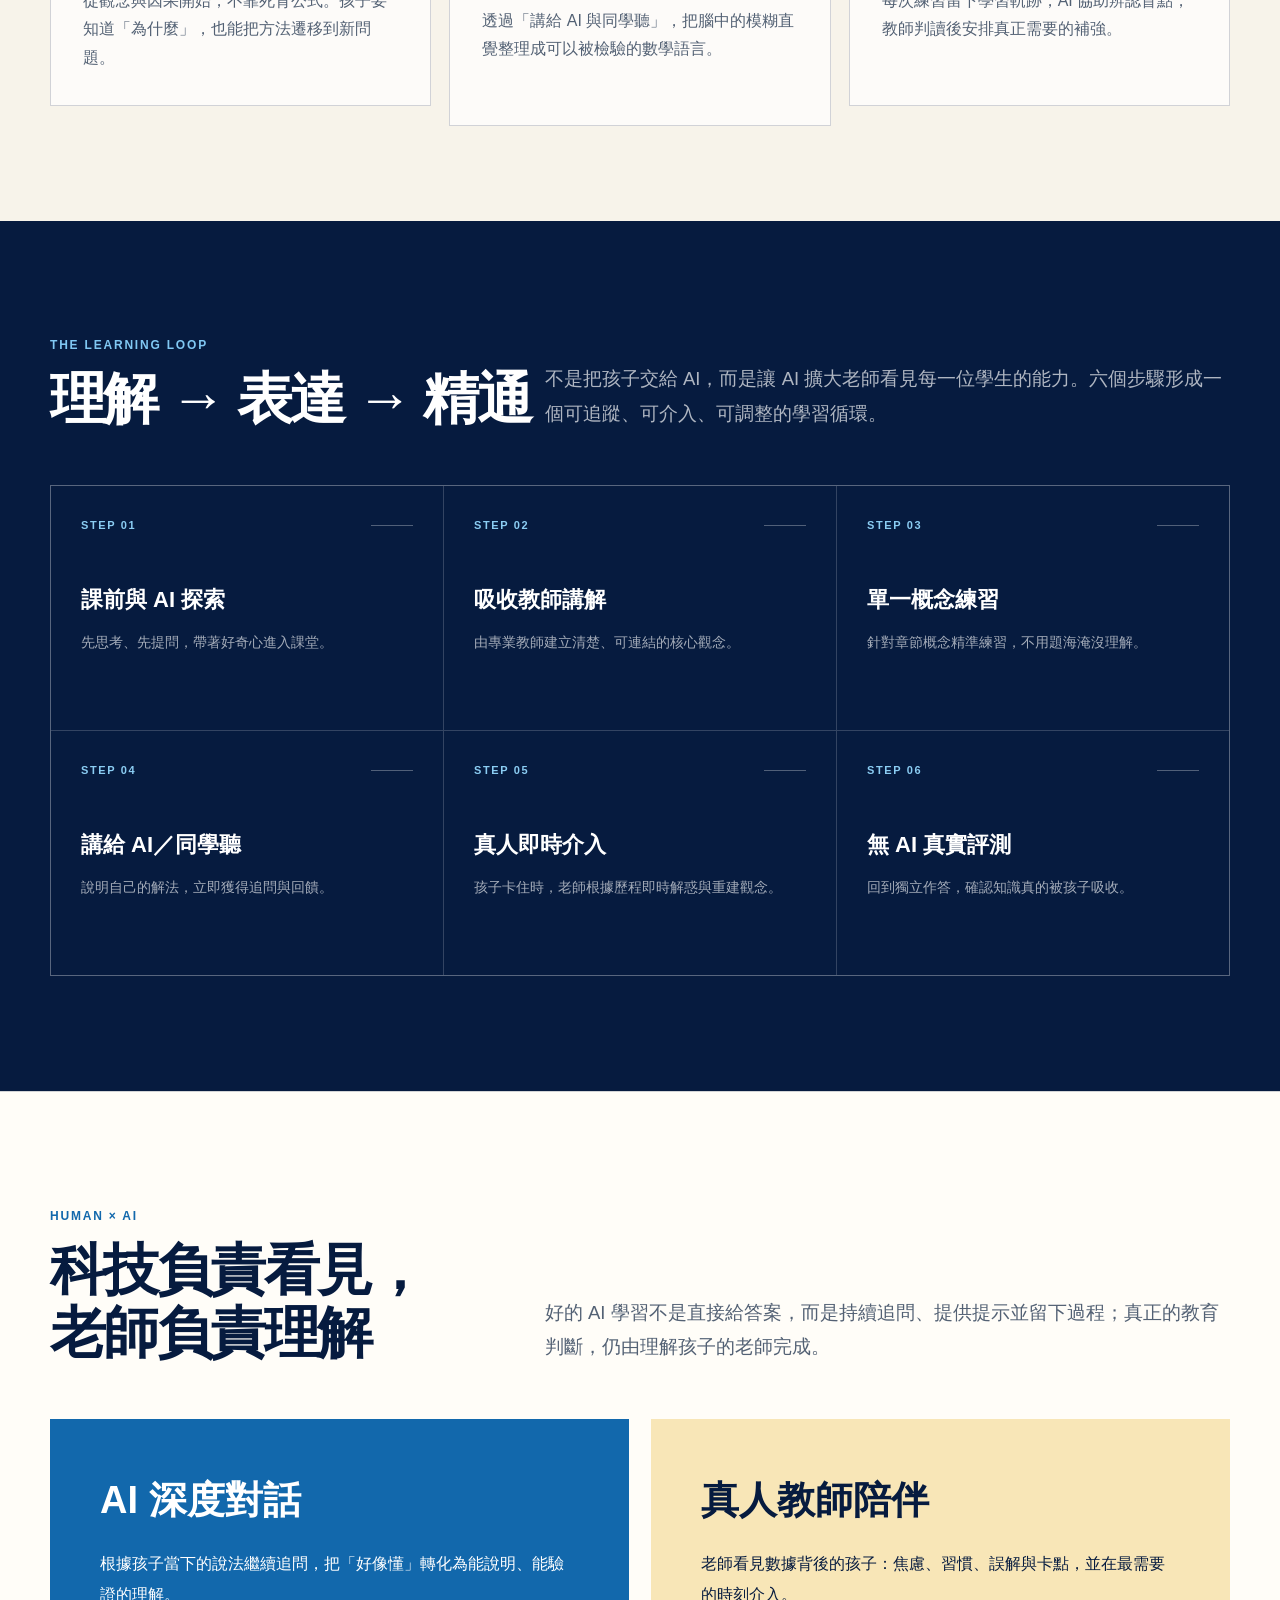
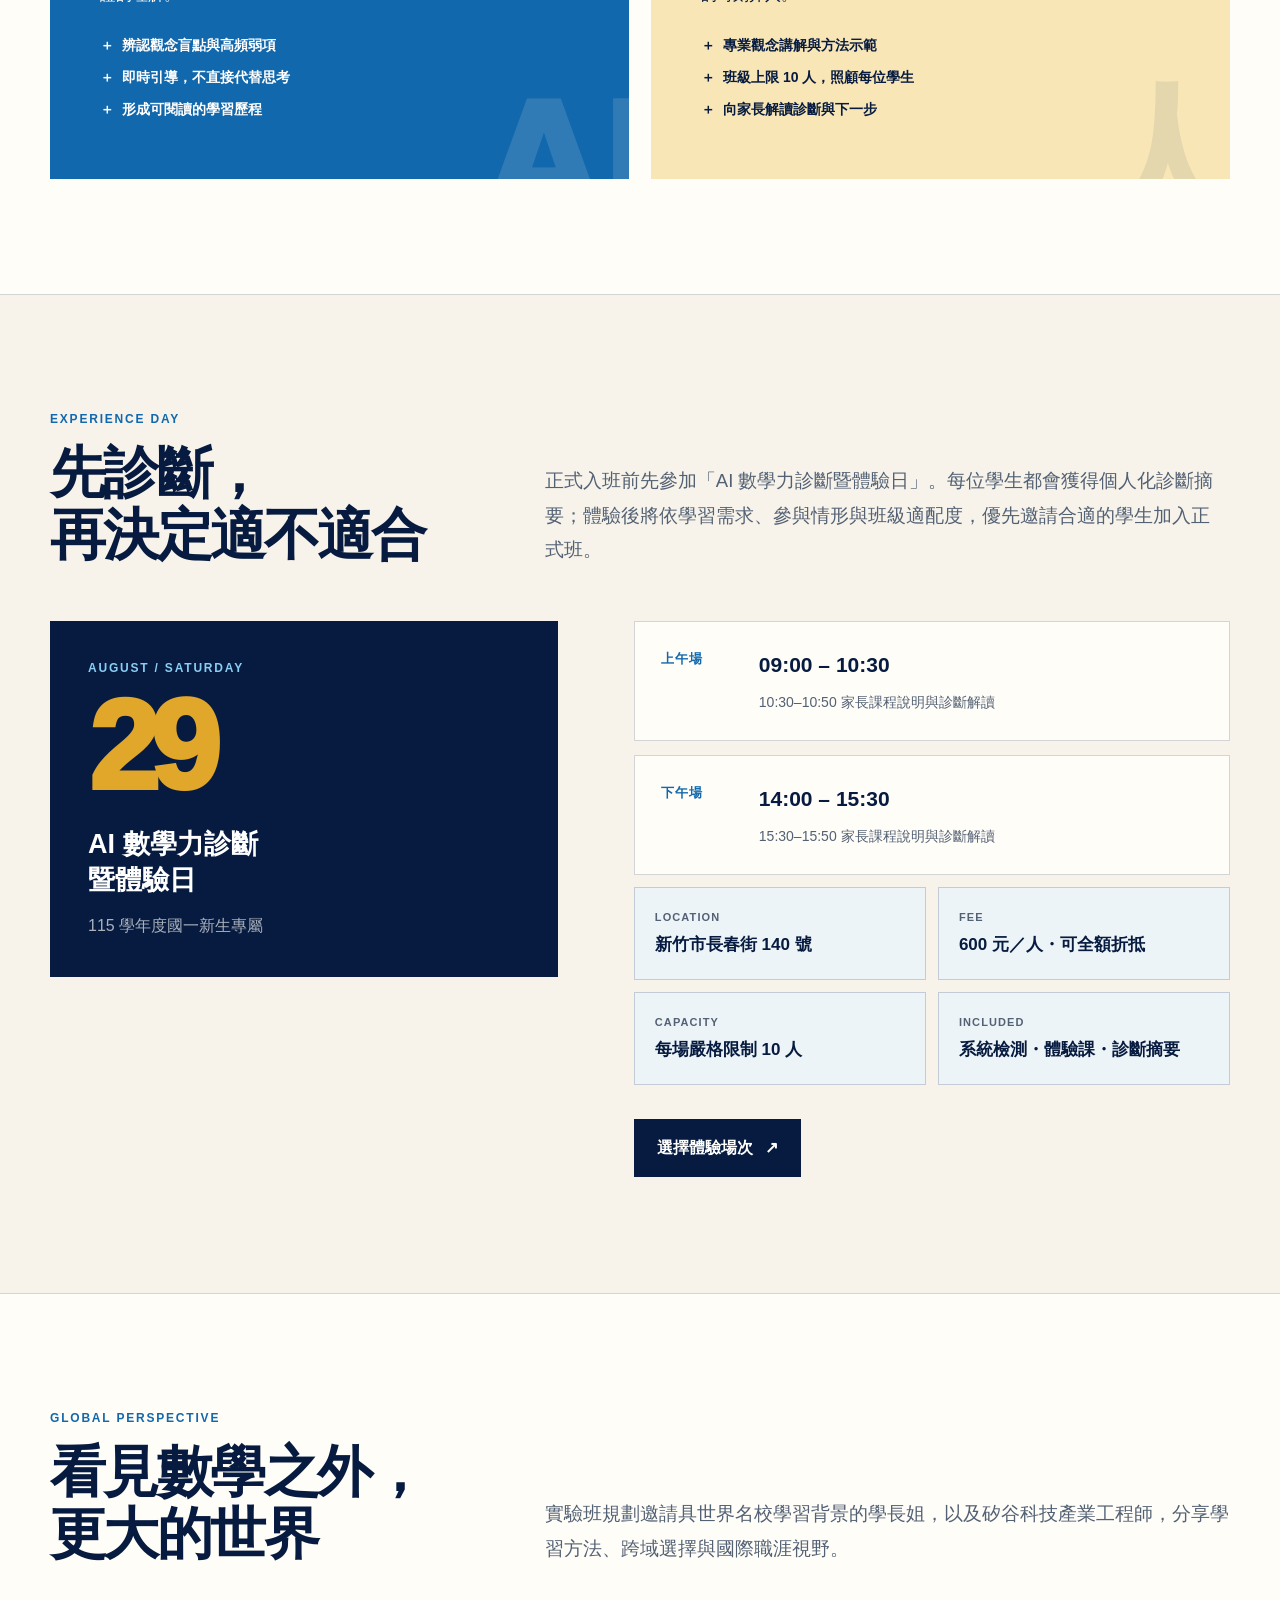
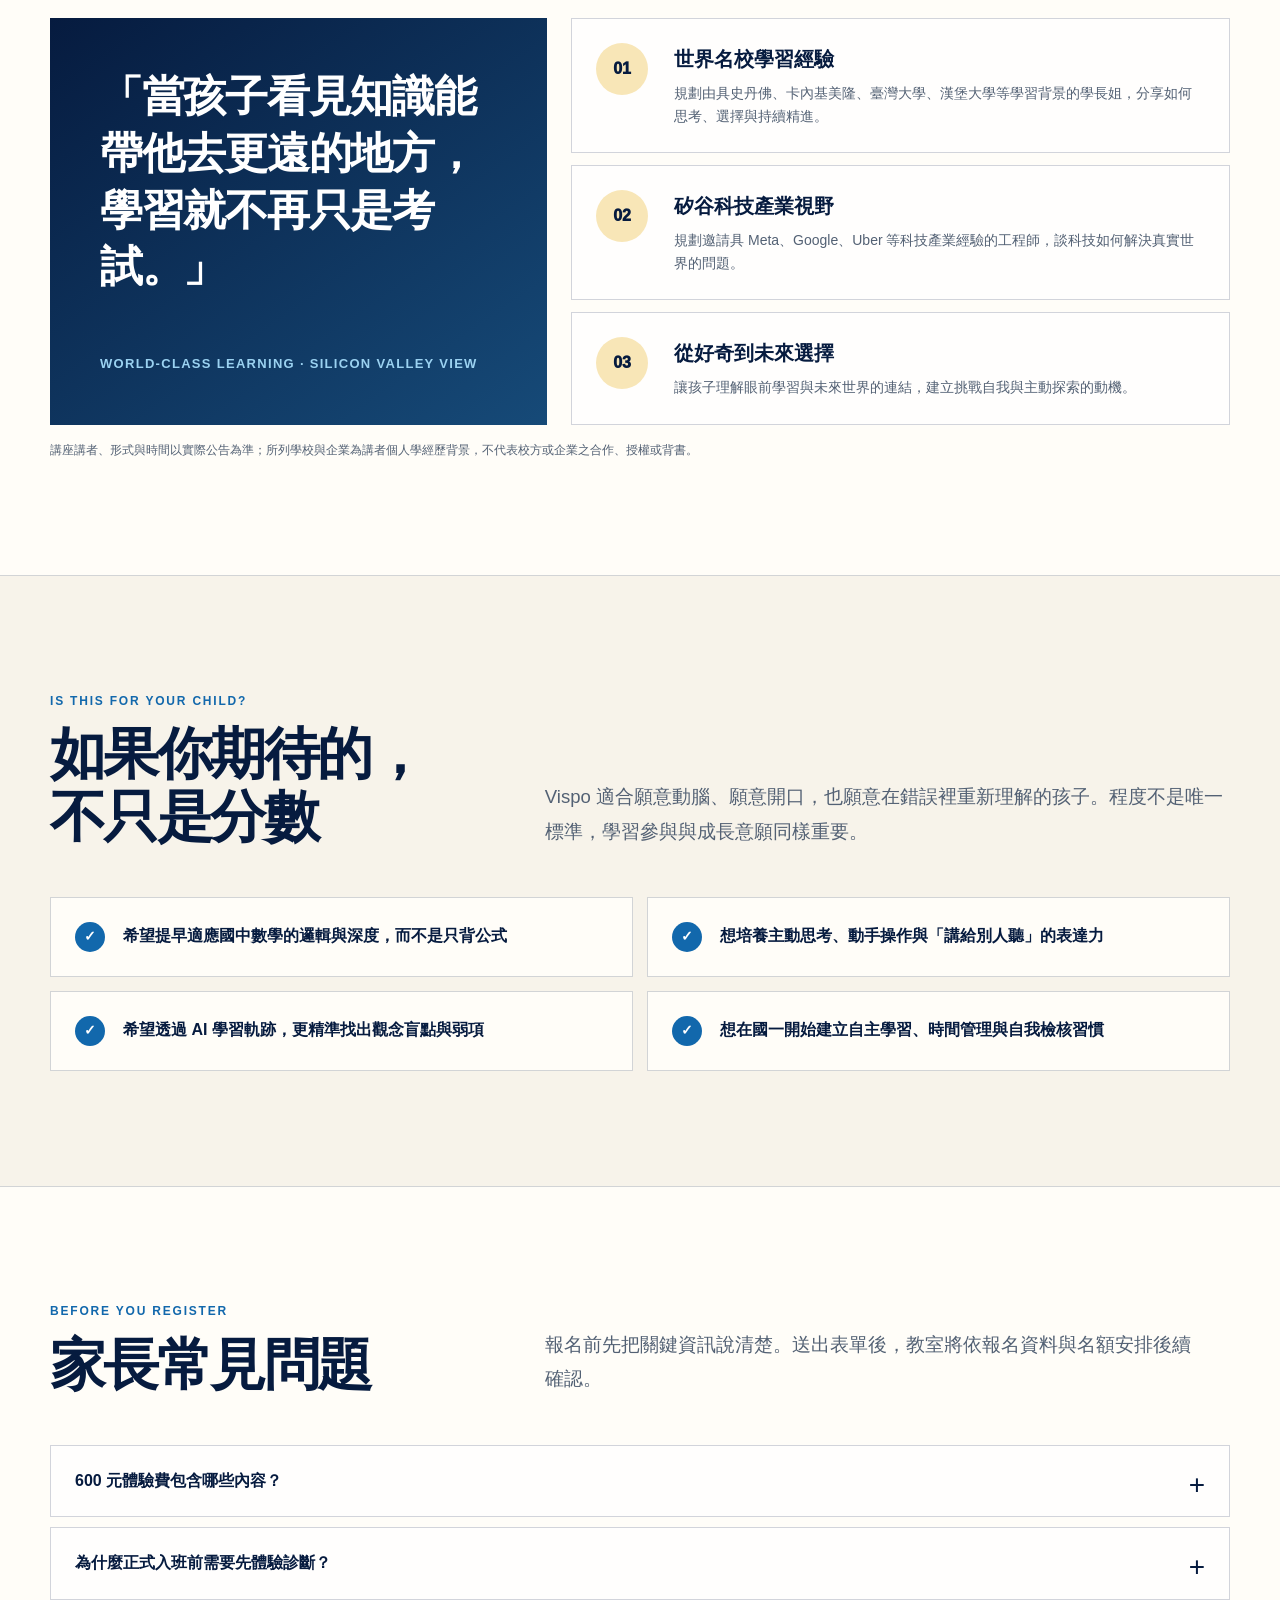
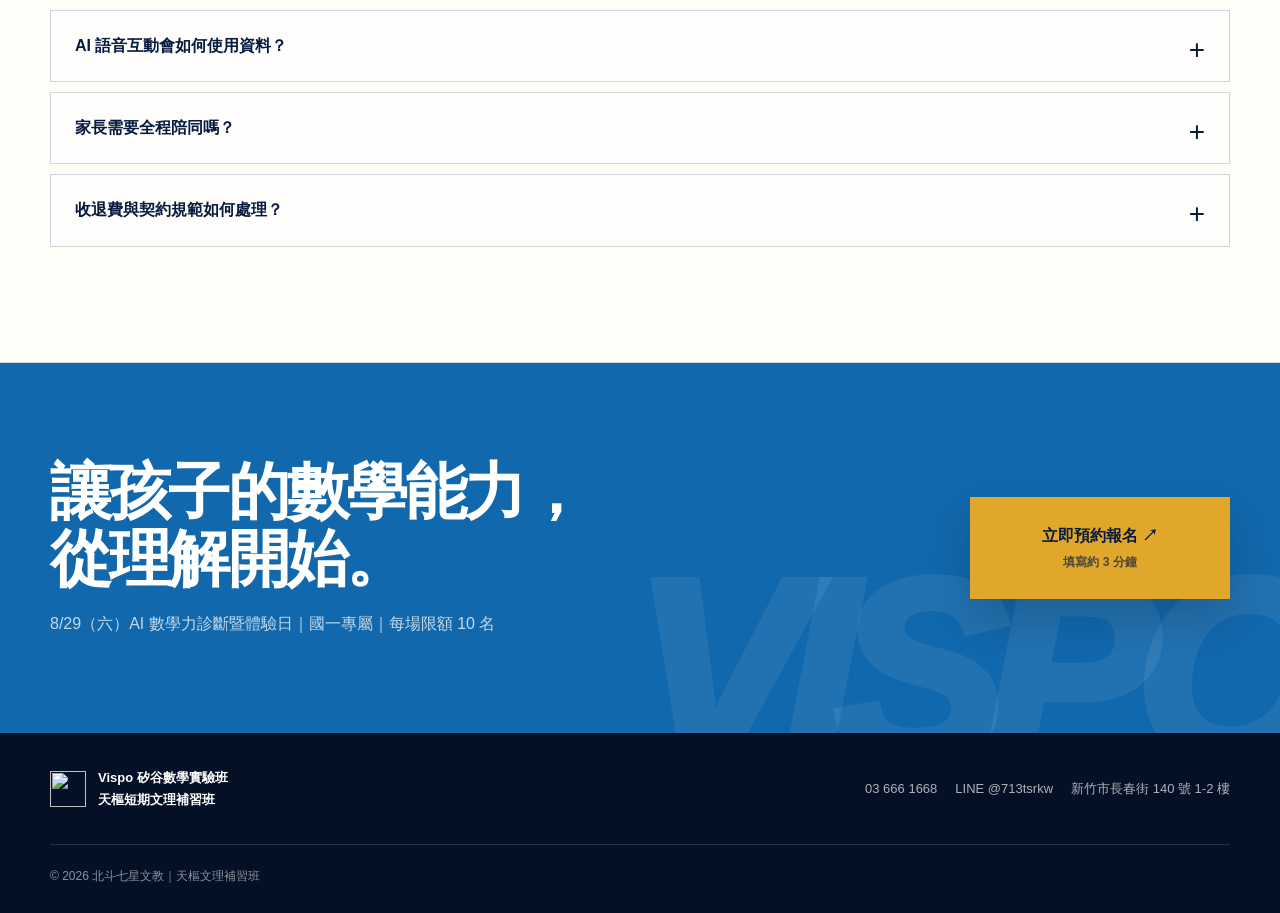
==== commit cfac91ed: "Unify navigation and sticky course banners" ====
--- a/site/vispo/index.html
+++ b/site/vispo/index.html
@@ -313,43 +313,45 @@
       *, *::before, *::after { transition-duration: .01ms !important; animation-duration: .01ms !important; }
     }
   </style>
+  <link rel="stylesheet" href="/assets/shared-header.css?v=20260812-shared">
+  <script defer src="/assets/shared-header.js?v=20260812-shared"></script>
   <script defer src="/assets/mobile-menu.js?v=20260810-outside-close"></script>
 </head>
 <body>
   <a class="skip-link" href="#main">跳至主要內容</a>
 
-  <header class="site-header">
-    <div class="shell nav-wrap">
-      <a class="brand" href="/" aria-label="返回天樞文理補習班首頁">
-        <img src="/android-chrome-192x192.png" alt="北斗七星文教 Logo">
-        <span class="brand-divider" aria-hidden="true"></span>
-        <span class="brand-copy"><small>Big Digger Educational</small><strong>天樞文理補習班</strong></span>
+  <header class="site-header shared-site-header">
+    <div class="shell nav-wrap shared-header-inner">
+      <a class="brand shared-brand" href="/" aria-label="返回天樞文理補習班首頁">
+        <img class="shared-brand-logo" src="/assets/brand-seal.jpg" alt="北斗七星文教 Logo">
+        <span class="brand-divider shared-brand-divider" aria-hidden="true"></span>
+        <span class="shared-brand-name">天樞文理補習班</span>
       </a>
-      <nav class="nav" aria-label="主要導覽">
-        <a href="/">首頁</a>
-        <a class="active course-link" href="/vispo/" aria-current="page">Vispo 數學 <span class="course-badge new-badge" data-course-badge="new">NEW</span></a>
-        <a class="course-link" href="/win/">Win珠心算 <span class="course-badge hot-badge">HOT</span></a>
-        <a href="/?page=story">品牌故事</a>
-        <a href="/?page=team">師資團隊</a>
-        <a class="contact" href="https://line.me/R/ti/p/@713tsrkw" rel="noopener">聯絡我們</a>
+      <nav class="nav shared-nav" aria-label="主要導覽">
+        <a class="shared-nav-item" data-header-target="home" href="/">首頁</a>
+        <a class="is-active course-link shared-nav-item" data-header-target="vispo" href="/vispo/" aria-current="page">Vispo 數學 <span class="course-badge new-badge shared-course-badge shared-new-badge" data-course-badge="new">NEW</span></a>
+        <a class="course-link shared-nav-item" data-header-target="win" href="/win/">Win珠心算 <span class="course-badge hot-badge shared-course-badge shared-hot-badge">HOT</span></a>
+        <a class="shared-nav-item" data-header-target="story" href="/?page=story">品牌故事</a>
+        <a class="shared-nav-item" data-header-target="team" href="/?page=team">師資團隊</a>
+        <a class="contact shared-nav-item" data-header-target="contact" href="https://line.me/R/ti/p/@713tsrkw" rel="noopener">聯絡我們</a>
       </nav>
-      <details class="mobile-menu">
+      <details class="mobile-menu shared-mobile-menu">
         <summary aria-label="開啟主要選單">
           <svg viewBox="0 0 24 24" width="24" height="24" aria-hidden="true"><path d="M4 7h16M4 12h16M4 17h16" fill="none" stroke="currentColor" stroke-width="2" stroke-linecap="round"/></svg>
         </summary>
-        <nav class="mobile-menu-panel" aria-label="手機版主要導覽">
-          <a href="/">首頁</a>
-          <a href="/vispo/" aria-current="page">Vispo 數學 <span class="course-badge new-badge" data-course-badge="new">NEW</span></a>
-          <a href="/win/">Win珠心算 <span class="course-badge hot-badge">HOT</span></a>
-          <a href="/?page=story">品牌故事</a>
-          <a href="/?page=team">師資團隊</a>
-          <a class="contact" href="https://line.me/R/ti/p/@713tsrkw" rel="noopener">聯絡我們</a>
+        <nav class="mobile-menu-panel shared-mobile-panel" aria-label="手機版主要導覽">
+          <a class="shared-mobile-item" data-header-target="home" href="/">首頁</a>
+          <a class="shared-mobile-item is-active" data-header-target="vispo" href="/vispo/" aria-current="page">Vispo 數學 <span class="course-badge new-badge shared-course-badge shared-new-badge" data-course-badge="new">NEW</span></a>
+          <a class="shared-mobile-item" data-header-target="win" href="/win/">Win珠心算 <span class="course-badge hot-badge shared-course-badge shared-hot-badge">HOT</span></a>
+          <a class="shared-mobile-item" data-header-target="story" href="/?page=story">品牌故事</a>
+          <a class="shared-mobile-item" data-header-target="team" href="/?page=team">師資團隊</a>
+          <a class="contact shared-mobile-item" data-header-target="contact" href="https://line.me/R/ti/p/@713tsrkw" rel="noopener">聯絡我們</a>
         </nav>
       </details>
     </div>
   </header>
 
-  <div class="announcement">
+  <div class="announcement shared-sticky-banner">
     <div class="shell"><b>NOW ENROLLING</b> 8/29 AI 數學力診斷暨體驗日 <span>國一專屬・每場限額 10 名</span></div>
   </div>
 
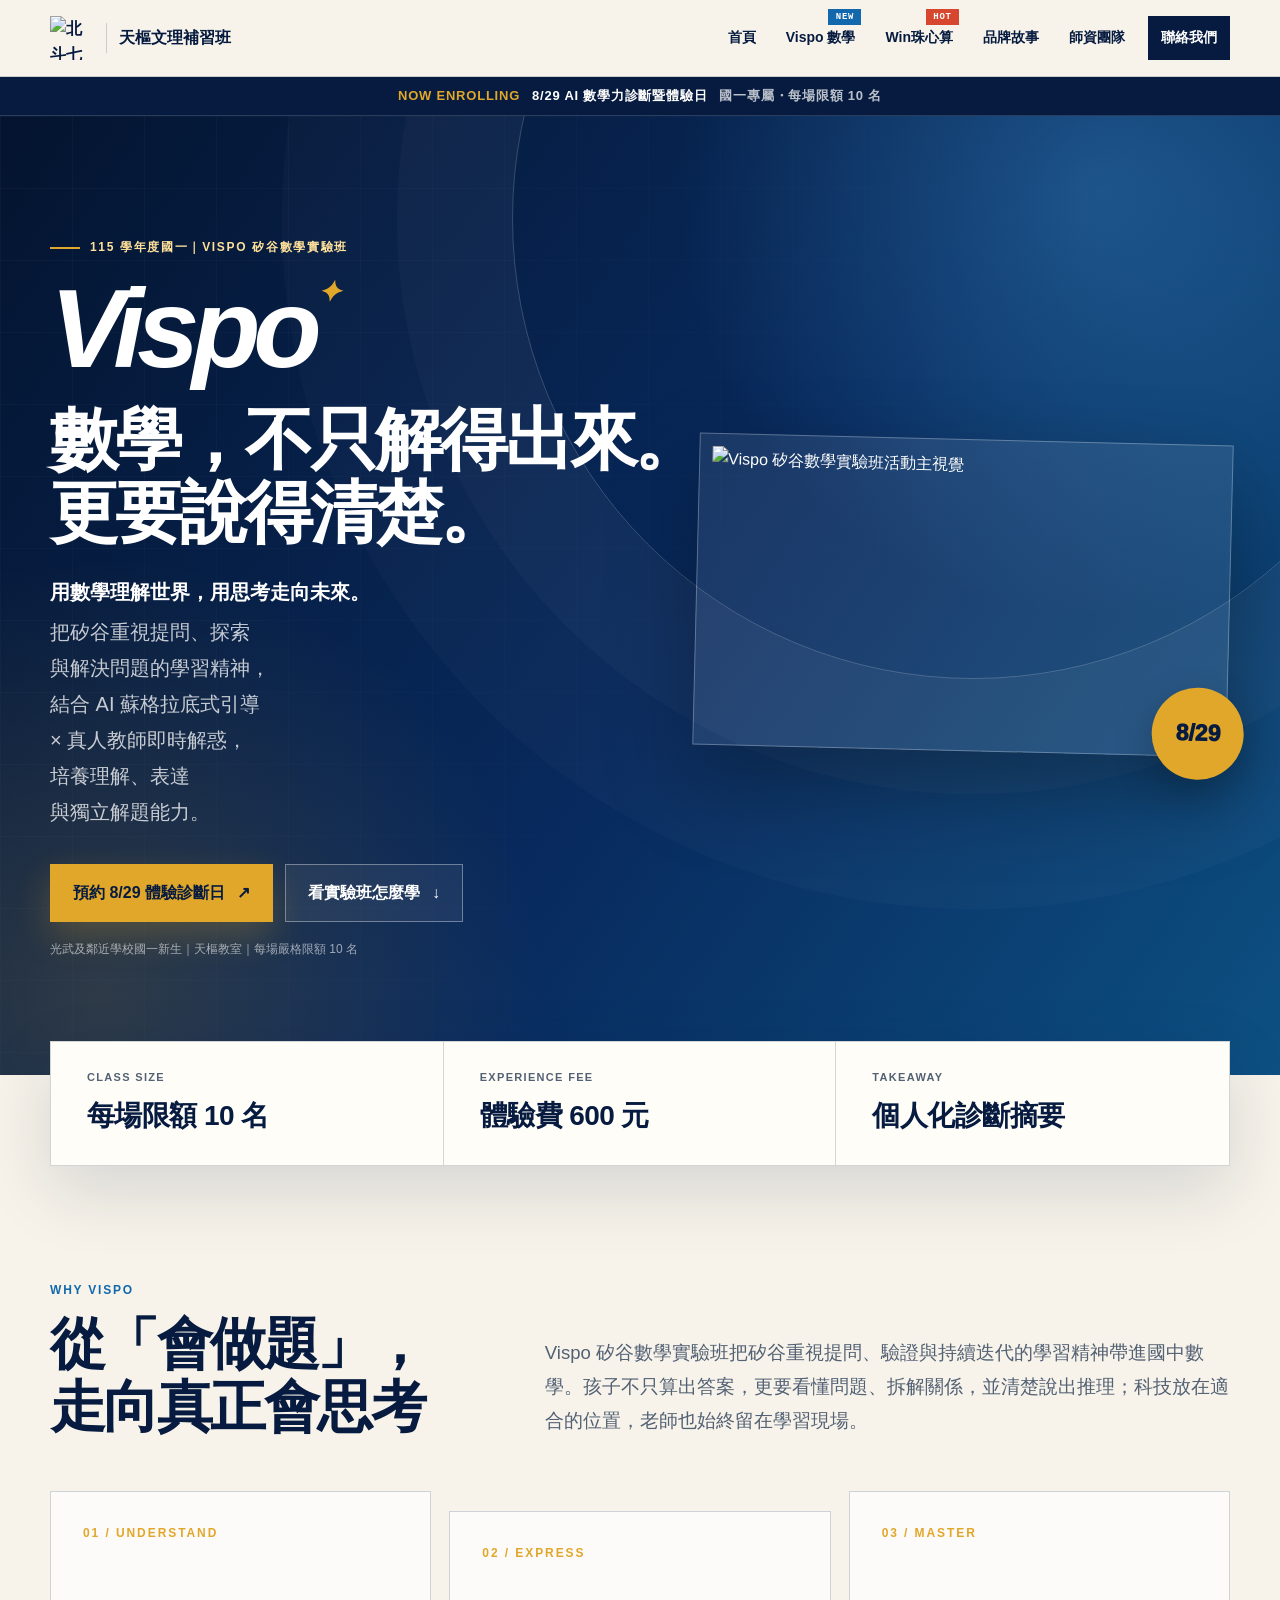
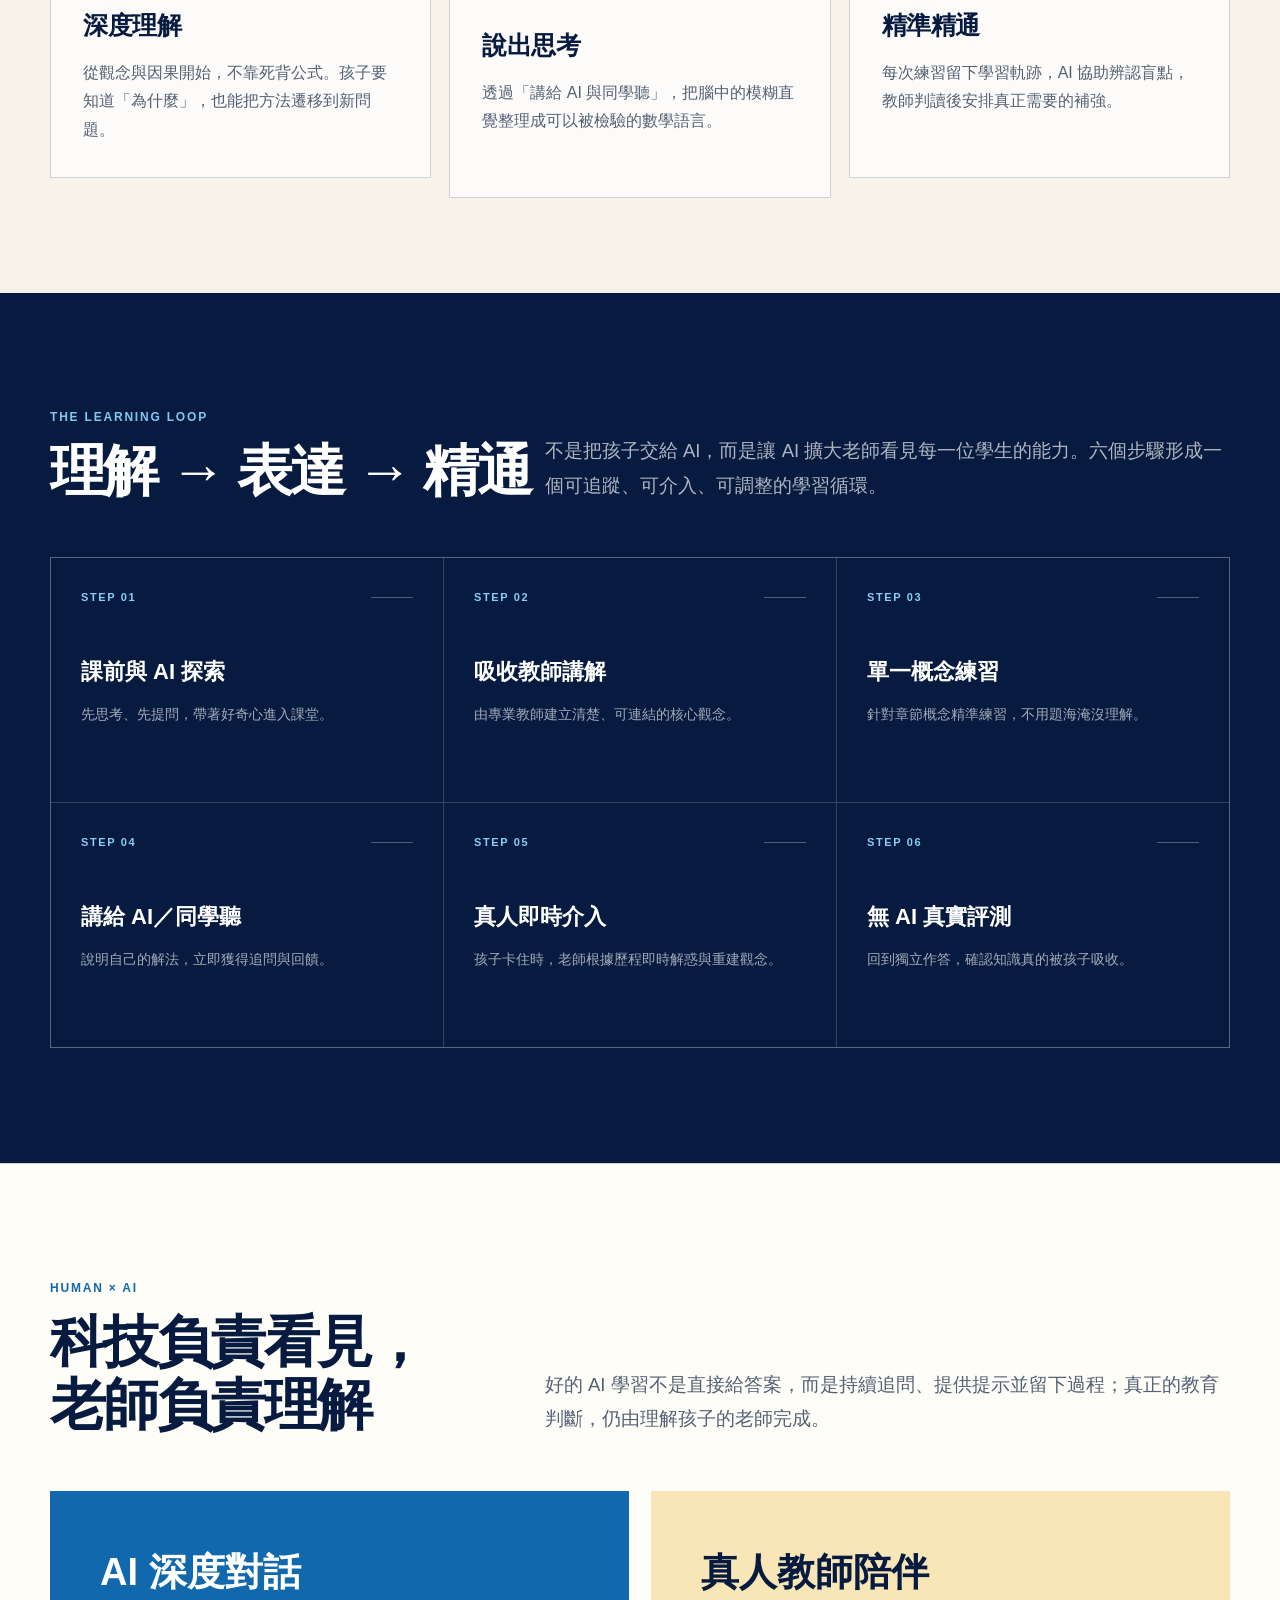
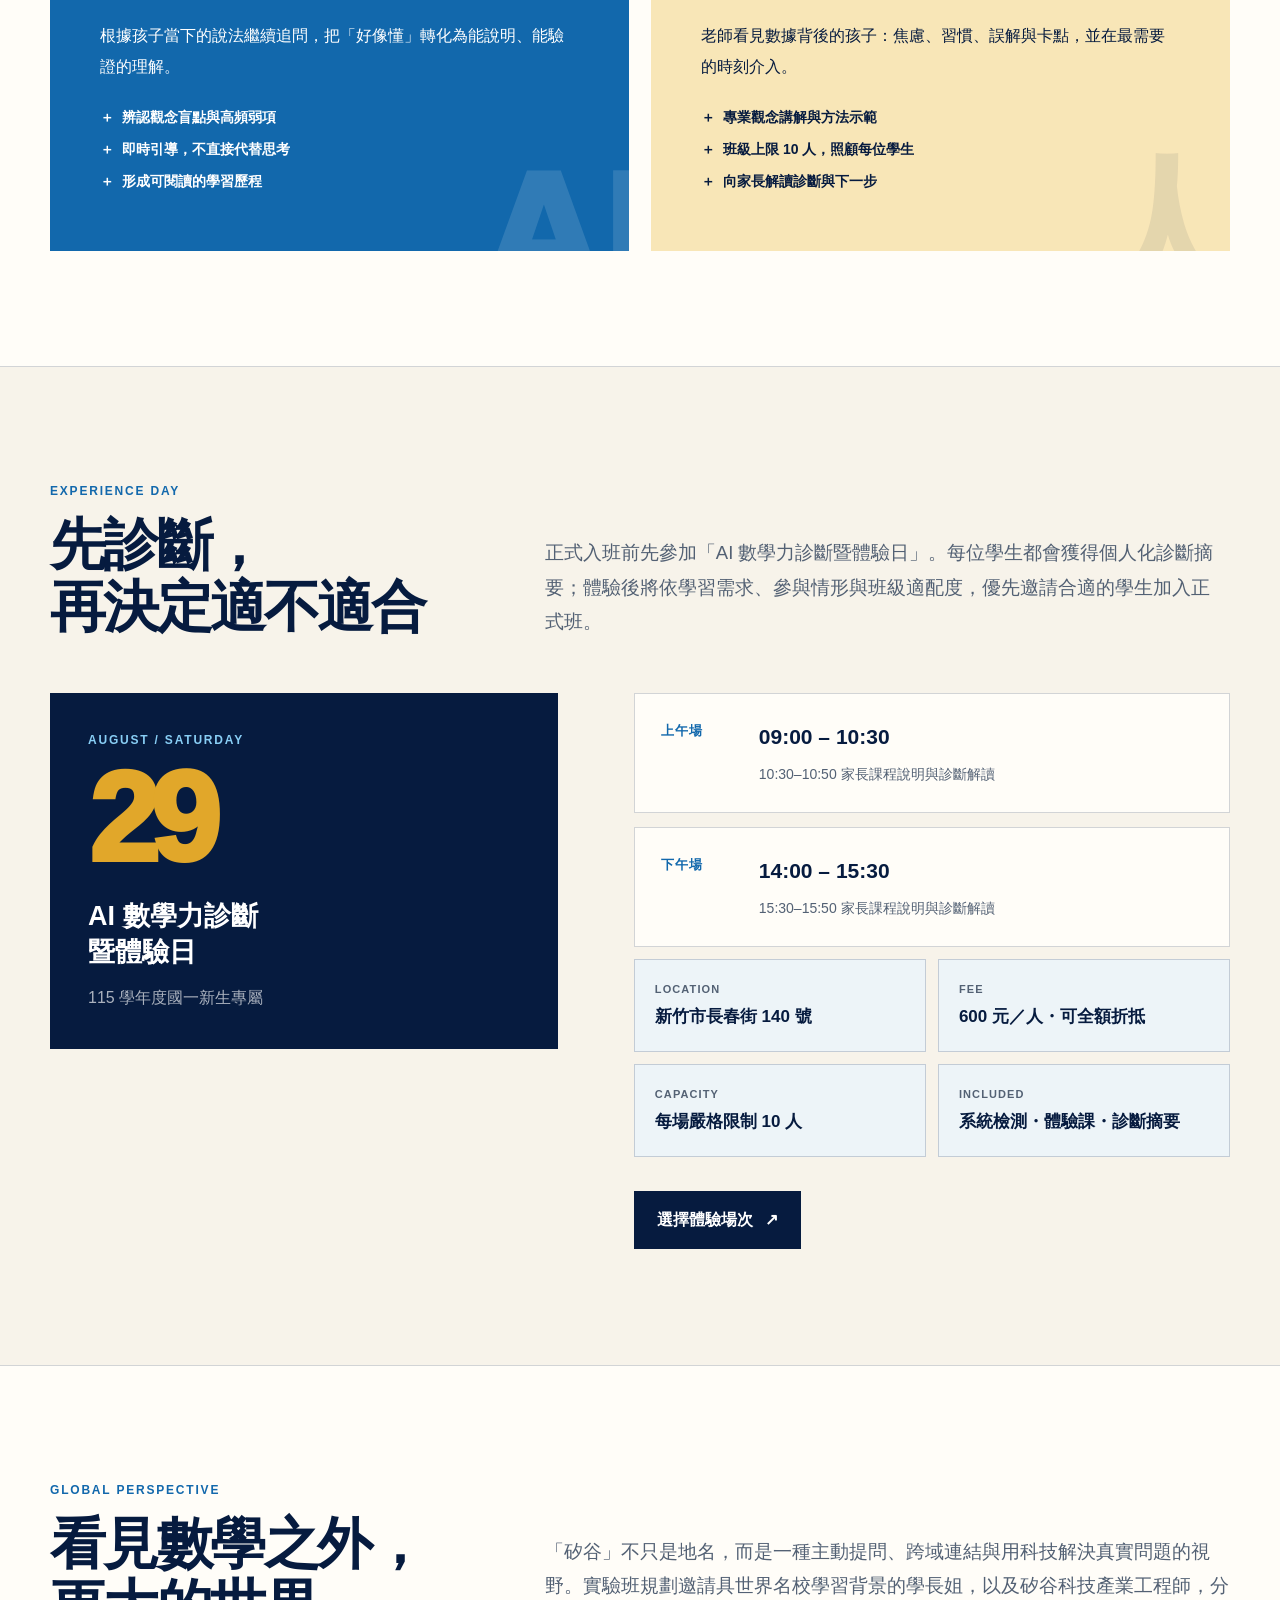
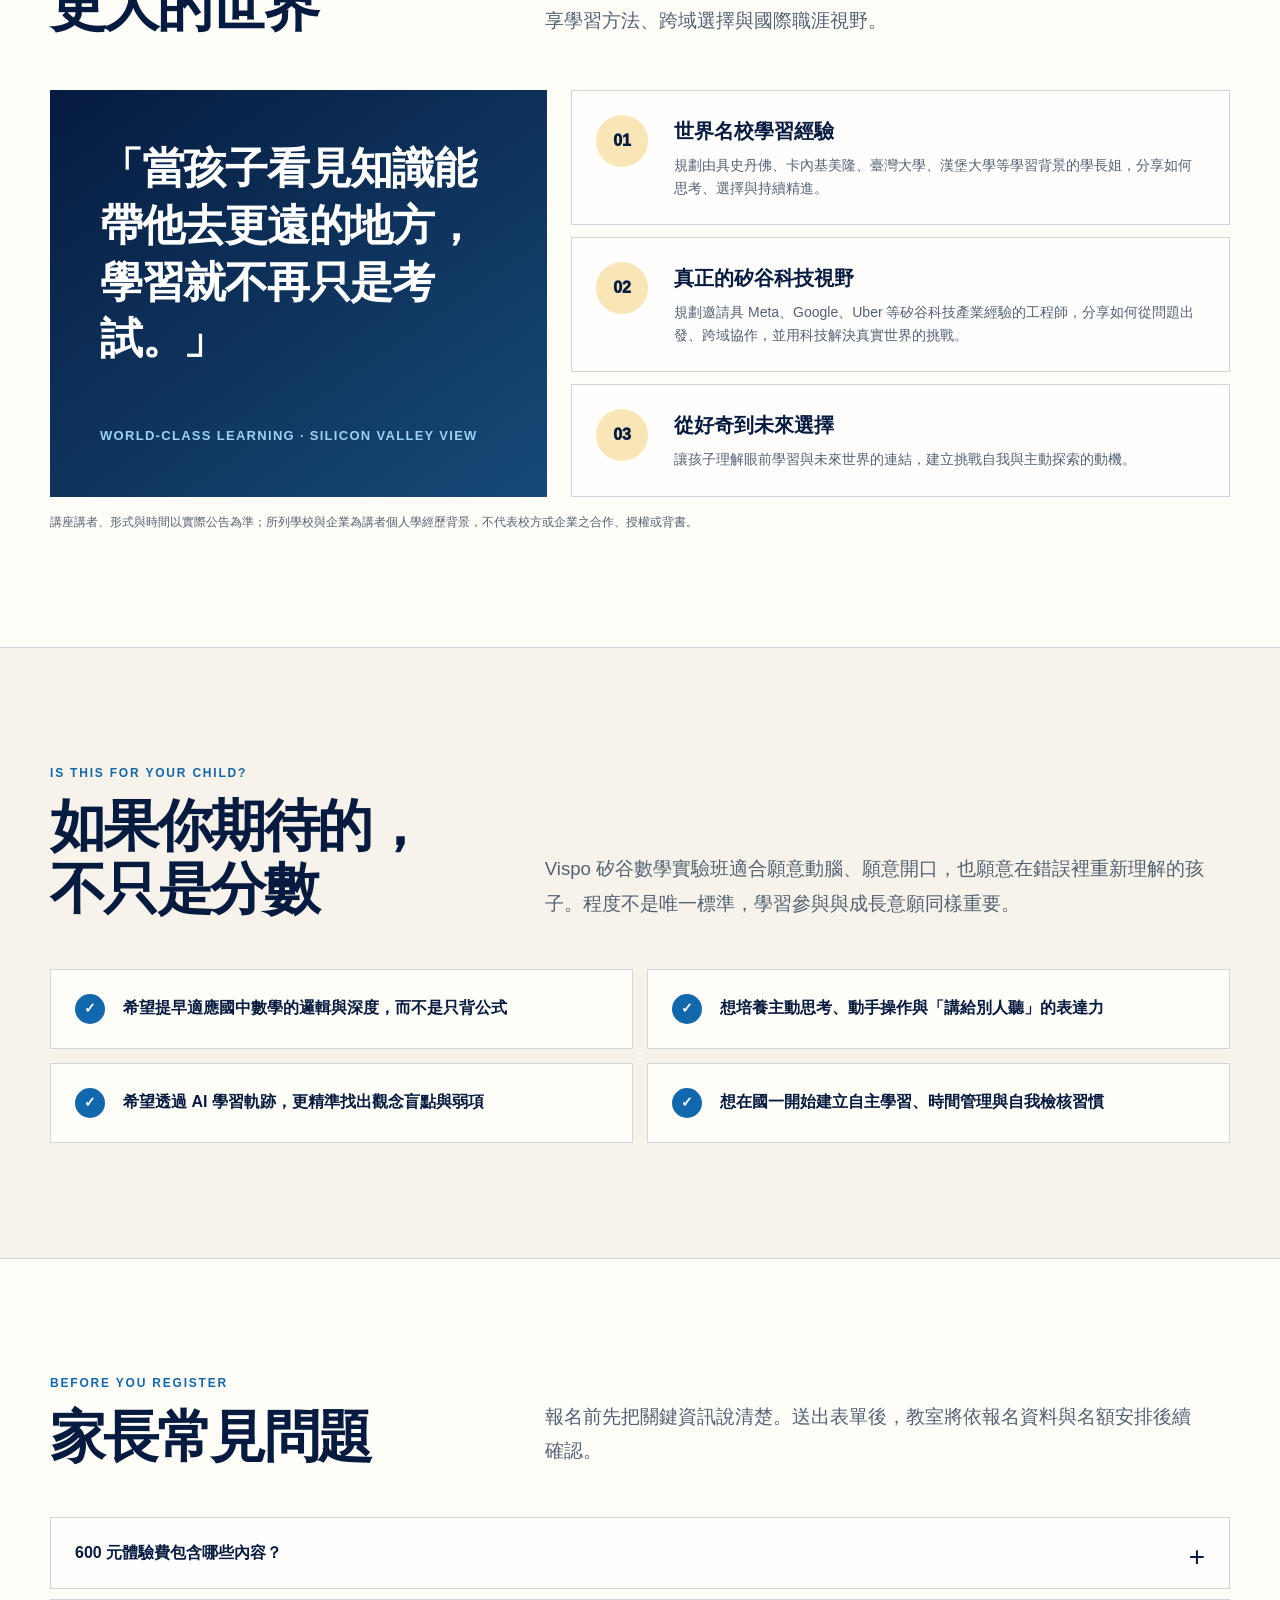
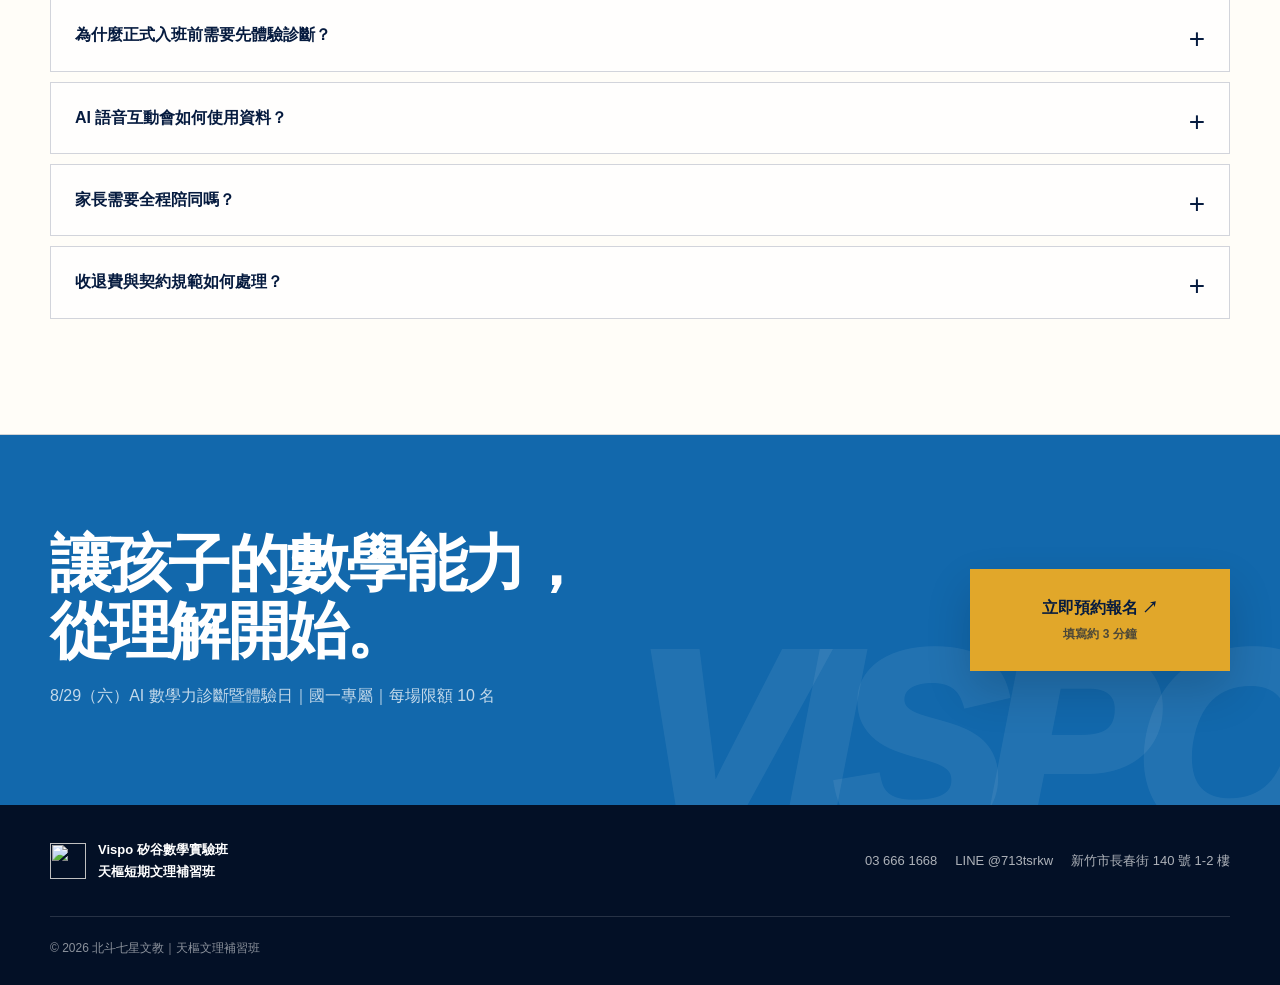
==== commit a6e1c3d8: "Emphasize Vispo Silicon Valley positioning" ====
--- a/site/vispo/index.html
+++ b/site/vispo/index.html
@@ -4,14 +4,14 @@
   <meta charset="utf-8">
   <meta name="viewport" content="width=device-width, initial-scale=1, viewport-fit=cover">
   <title>Vispo 矽谷數學實驗班｜天樞文理補習班</title>
-  <meta name="description" content="專為 115 學年度國一新生打造的 Vispo 矽谷數學實驗班。AI 蘇格拉底式引導、真人教師即時介入，以理解、表達與獨立解題為核心。">
+  <meta name="description" content="專為 115 學年度國一新生打造的 Vispo 矽谷數學實驗班。以矽谷重視提問、探索與解決問題的學習精神，結合 AI 蘇格拉底式引導與真人教師即時介入。">
   <meta name="theme-color" content="#061B3F">
   <link rel="canonical" href="https://skybookedu.com/vispo/">
   <meta property="og:type" content="website">
   <meta property="og:locale" content="zh_TW">
   <meta property="og:site_name" content="天樞文理補習班｜北斗七星文教">
   <meta property="og:title" content="Vispo 矽谷數學實驗班｜8/29 體驗診斷日">
-  <meta property="og:description" content="世界名校視野 × AI 共學 × 真人教師陪伴。國一專屬，每場限額 10 名。">
+  <meta property="og:description" content="矽谷視野 × 世界名校 × AI 共學 × 真人教師陪伴。國一專屬，每場限額 10 名。">
   <meta property="og:url" content="https://skybookedu.com/vispo/">
   <meta property="og:image" content="https://skybookedu.com/vispo/vispo-math-experiment.jpg">
   <meta property="og:image:width" content="1920">
@@ -19,7 +19,7 @@
   <meta property="og:image:alt" content="Vispo 矽谷數學實驗班活動主視覺">
   <meta name="twitter:card" content="summary_large_image">
   <meta name="twitter:title" content="Vispo 矽谷數學實驗班｜8/29 體驗診斷日">
-  <meta name="twitter:description" content="國一專屬，每場限額 10 名。用數學理解世界，用思考走向未來。">
+  <meta name="twitter:description" content="矽谷視野 × AI 共學 × 真人教師陪伴。用數學理解世界，用思考走向未來。">
   <meta name="twitter:image" content="https://skybookedu.com/vispo/vispo-math-experiment.jpg">
   <link rel="icon" href="/favicon.ico" sizes="any">
   <link rel="icon" type="image/png" sizes="32x32" href="/favicon-32x32.png">
@@ -359,10 +359,10 @@
     <section class="hero">
       <div class="shell hero-grid">
         <div>
-          <div class="eyebrow">115 學年度國一｜主打實驗班</div>
+          <div class="eyebrow">115 學年度國一｜Vispo 矽谷數學實驗班</div>
           <div class="vispo-word" aria-label="Vispo">Vispo<sup>✦</sup></div>
           <h1><span class="headline-line" data-keep-line>數學，不只解得出來。</span><span class="headline-line" data-keep-line>更要說得清楚。</span></h1>
-          <p class="hero-lead"><strong><span class="headline-line" data-keep-line>用數學理解世界，用思考走向未來。</span></strong><span class="headline-line" data-keep-line>AI 蘇格拉底式引導診斷</span><span class="headline-line" data-keep-line>× 真人教師即時解惑，</span><span class="headline-line" data-keep-line>培養孩子的理解、表達</span><span class="headline-line" data-keep-line>與獨立解題能力。</span></p>
+          <p class="hero-lead"><strong><span class="headline-line" data-keep-line>用數學理解世界，用思考走向未來。</span></strong><span class="headline-line" data-keep-line>把矽谷重視提問、探索</span><span class="headline-line" data-keep-line>與解決問題的學習精神，</span><span class="headline-line" data-keep-line>結合 AI 蘇格拉底式引導</span><span class="headline-line" data-keep-line>× 真人教師即時解惑，</span><span class="headline-line" data-keep-line>培養理解、表達</span><span class="headline-line" data-keep-line>與獨立解題能力。</span></p>
           <div class="cta-row">
             <a class="btn btn-primary" href="https://docs.google.com/forms/d/e/1FAIpQLSco_Bos2-FoMEIEFAEwkIOnAsqikhyFoQ6ao7CxkFLI4wKk0Q/viewform?usp=dialog" target="_blank" rel="noopener">預約 8/29 體驗診斷日 <span aria-hidden="true">↗</span></a>
             <a class="btn btn-secondary" href="#method">看實驗班怎麼學 <span aria-hidden="true">↓</span></a>
@@ -387,7 +387,7 @@
       <div class="shell">
         <div class="section-head">
           <div><div class="kicker">Why Vispo</div><h2><span class="headline-line" data-keep-line>從「會做題」，</span><span class="headline-line" data-keep-line>走向真正會思考</span></h2></div>
-          <p class="section-intro">國中數學的關鍵，不只是更快算出答案，而是能不能看懂問題、拆解關係，並清楚說出自己的推理。Vispo 把科技放在適合的位置，也讓老師始終留在學習現場。</p>
+          <p class="section-intro">Vispo 矽谷數學實驗班把矽谷重視提問、驗證與持續迭代的學習精神帶進國中數學。孩子不只算出答案，更要看懂問題、拆解關係，並清楚說出推理；科技放在適合的位置，老師也始終留在學習現場。</p>
         </div>
         <div class="principles">
           <article class="principle"><div class="num">01 / UNDERSTAND</div><h3>深度理解</h3><p>從觀念與因果開始，不靠死背公式。孩子要知道「為什麼」，也能把方法遷移到新問題。</p></article>
@@ -456,13 +456,13 @@
       <div class="shell">
         <div class="section-head">
           <div><div class="kicker">Global Perspective</div><h2><span class="headline-line" data-keep-line>看見數學之外，</span><span class="headline-line" data-keep-line>更大的世界</span></h2></div>
-          <p class="section-intro">實驗班規劃邀請具世界名校學習背景的學長姐，以及矽谷科技產業工程師，分享學習方法、跨域選擇與國際職涯視野。</p>
+          <p class="section-intro">「矽谷」不只是地名，而是一種主動提問、跨域連結與用科技解決真實問題的視野。實驗班規劃邀請具世界名校學習背景的學長姐，以及矽谷科技產業工程師，分享學習方法、跨域選擇與國際職涯視野。</p>
         </div>
         <div class="perspective-grid">
           <div class="perspective-quote"><blockquote>「當孩子看見知識能帶他去更遠的地方，學習就不再只是考試。」</blockquote><p>WORLD-CLASS LEARNING · SILICON VALLEY VIEW</p></div>
           <div class="perspective-list">
             <article class="perspective-item"><div class="icon">01</div><div><h3>世界名校學習經驗</h3><p>規劃由具史丹佛、卡內基美隆、臺灣大學、漢堡大學等學習背景的學長姐，分享如何思考、選擇與持續精進。</p></div></article>
-            <article class="perspective-item"><div class="icon">02</div><div><h3>矽谷科技產業視野</h3><p>規劃邀請具 Meta、Google、Uber 等科技產業經驗的工程師，談科技如何解決真實世界的問題。</p></div></article>
+            <article class="perspective-item"><div class="icon">02</div><div><h3>真正的矽谷科技視野</h3><p>規劃邀請具 Meta、Google、Uber 等矽谷科技產業經驗的工程師，分享如何從問題出發、跨域協作，並用科技解決真實世界的挑戰。</p></div></article>
             <article class="perspective-item"><div class="icon">03</div><div><h3>從好奇到未來選擇</h3><p>讓孩子理解眼前學習與未來世界的連結，建立挑戰自我與主動探索的動機。</p></div></article>
           </div>
         </div>
@@ -474,7 +474,7 @@
       <div class="shell">
         <div class="section-head">
           <div><div class="kicker">Is This For Your Child?</div><h2><span class="headline-line" data-keep-line>如果你期待的，</span><span class="headline-line" data-keep-line>不只是分數</span></h2></div>
-          <p class="section-intro">Vispo 適合願意動腦、願意開口，也願意在錯誤裡重新理解的孩子。程度不是唯一標準，學習參與與成長意願同樣重要。</p>
+          <p class="section-intro">Vispo 矽谷數學實驗班適合願意動腦、願意開口，也願意在錯誤裡重新理解的孩子。程度不是唯一標準，學習參與與成長意願同樣重要。</p>
         </div>
         <div class="fit-grid">
           <div class="fit-item"><span class="check">✓</span><p>希望提早適應國中數學的邏輯與深度，而不是只背公式</p></div>
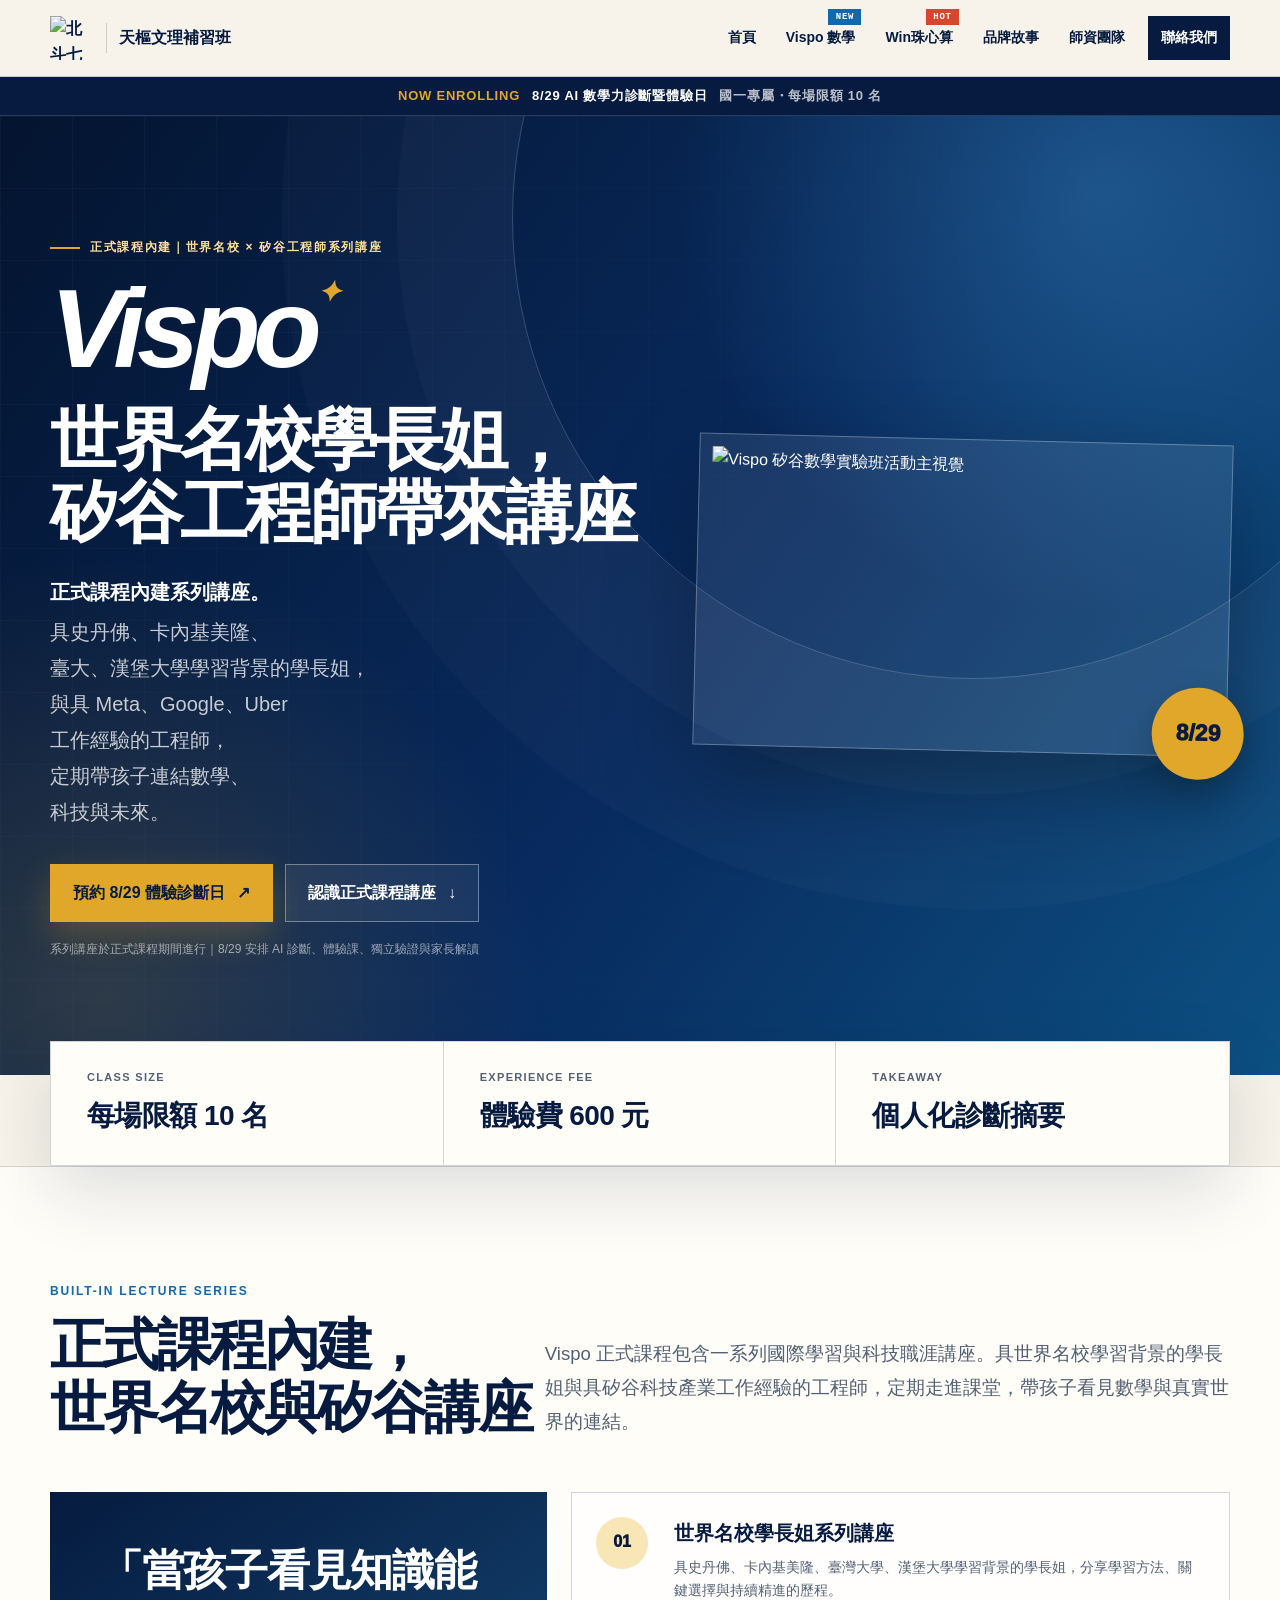
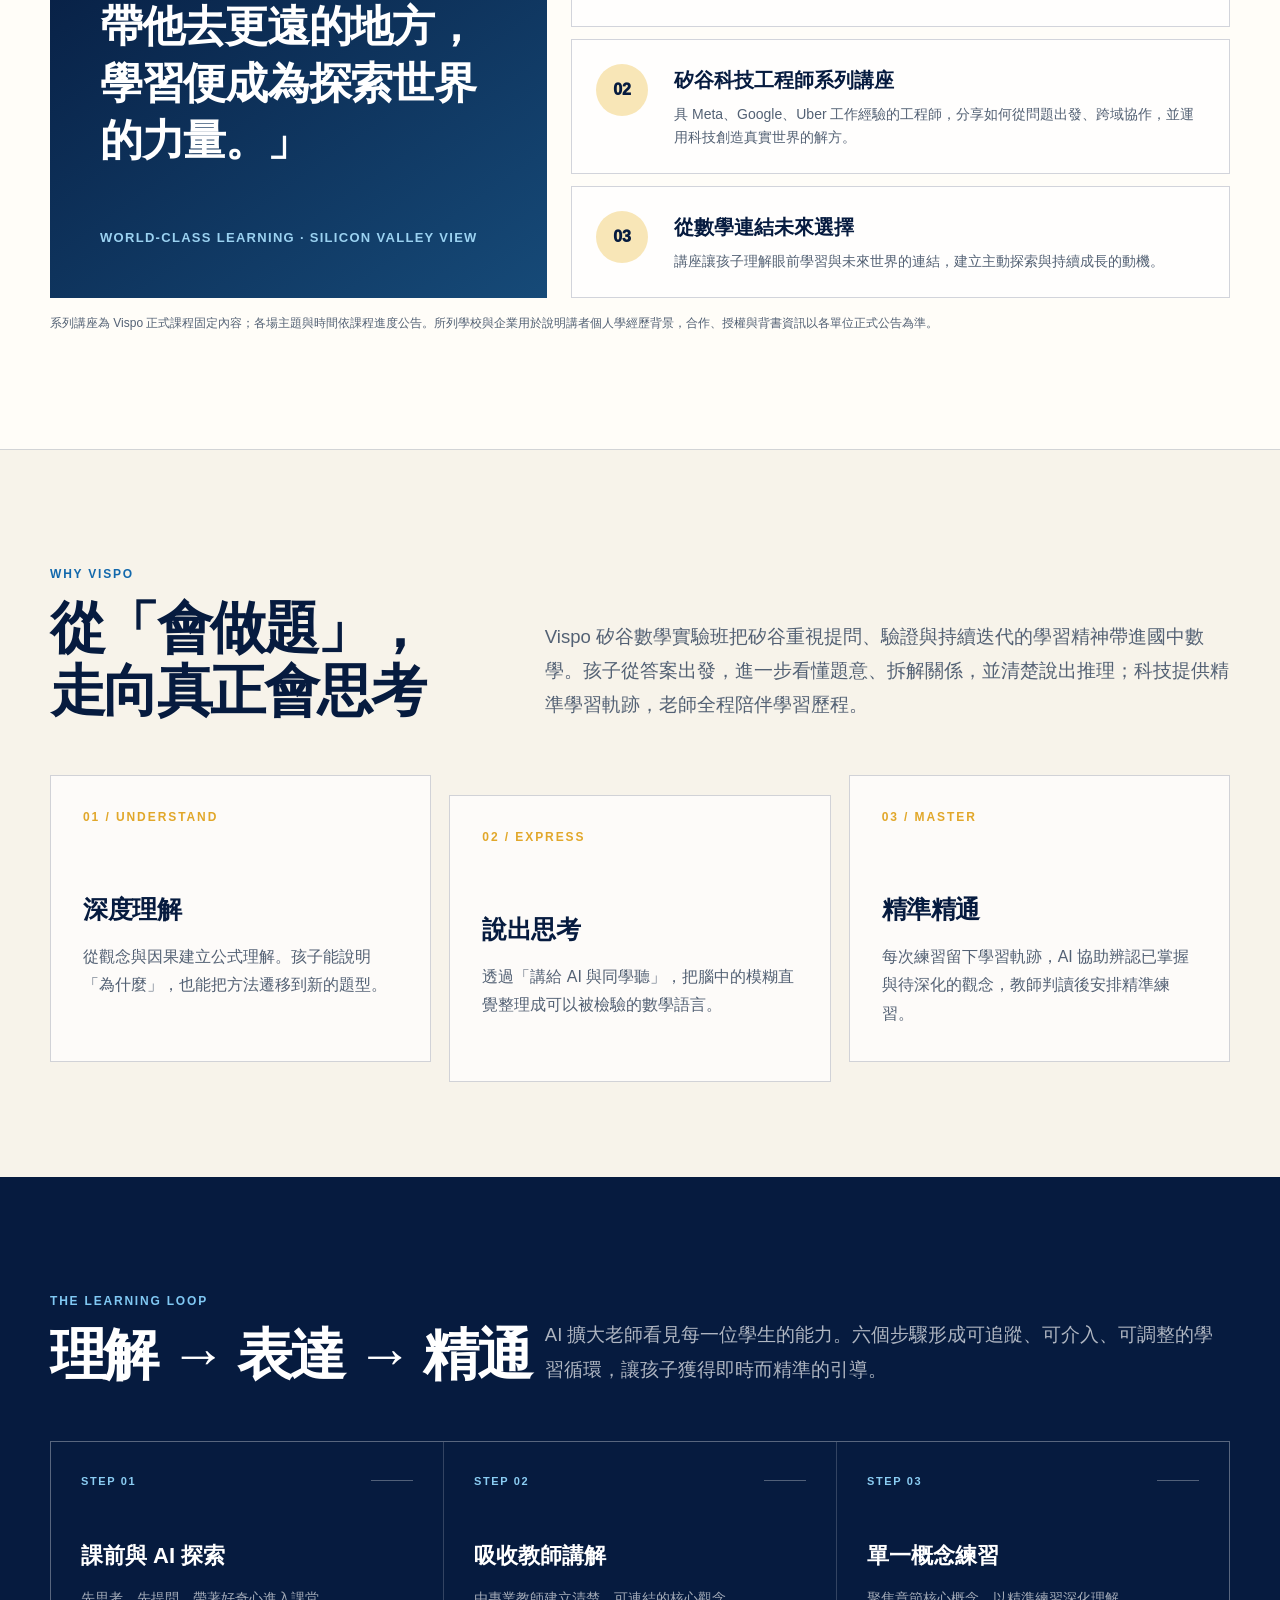
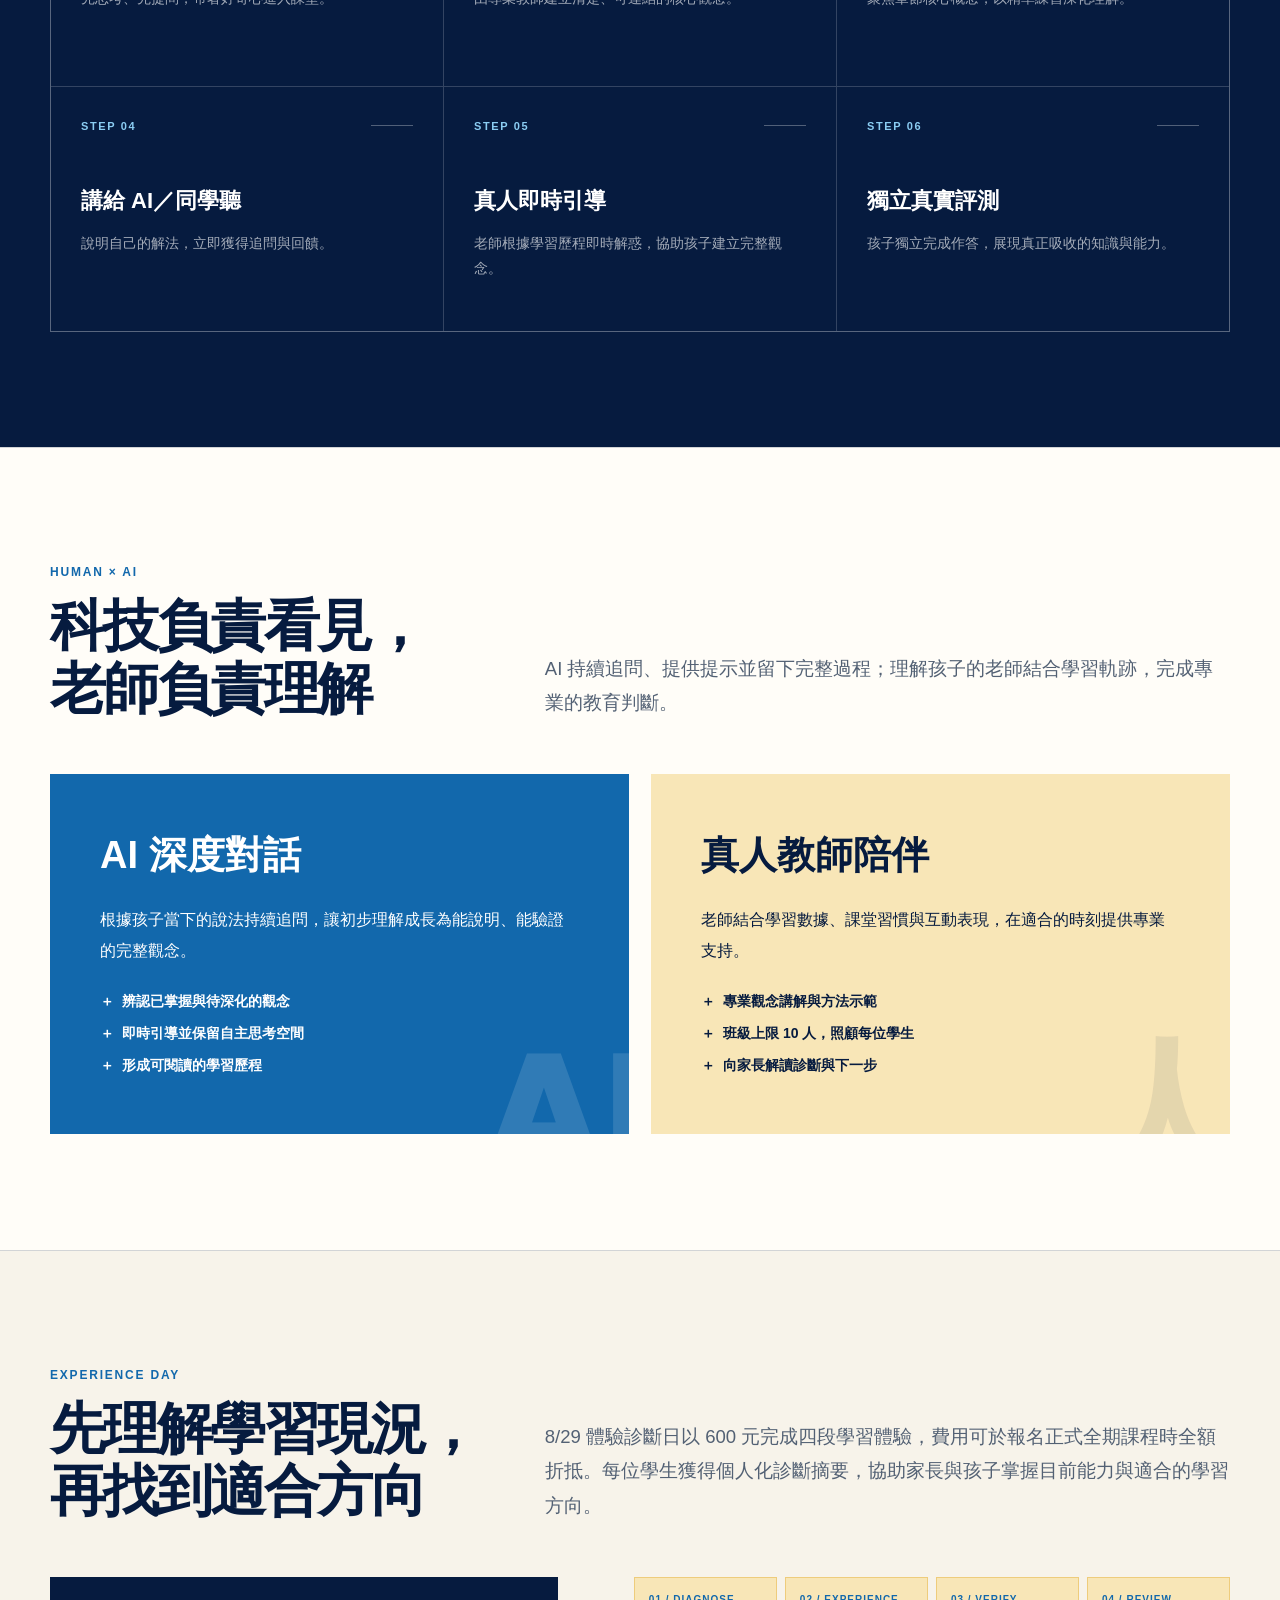
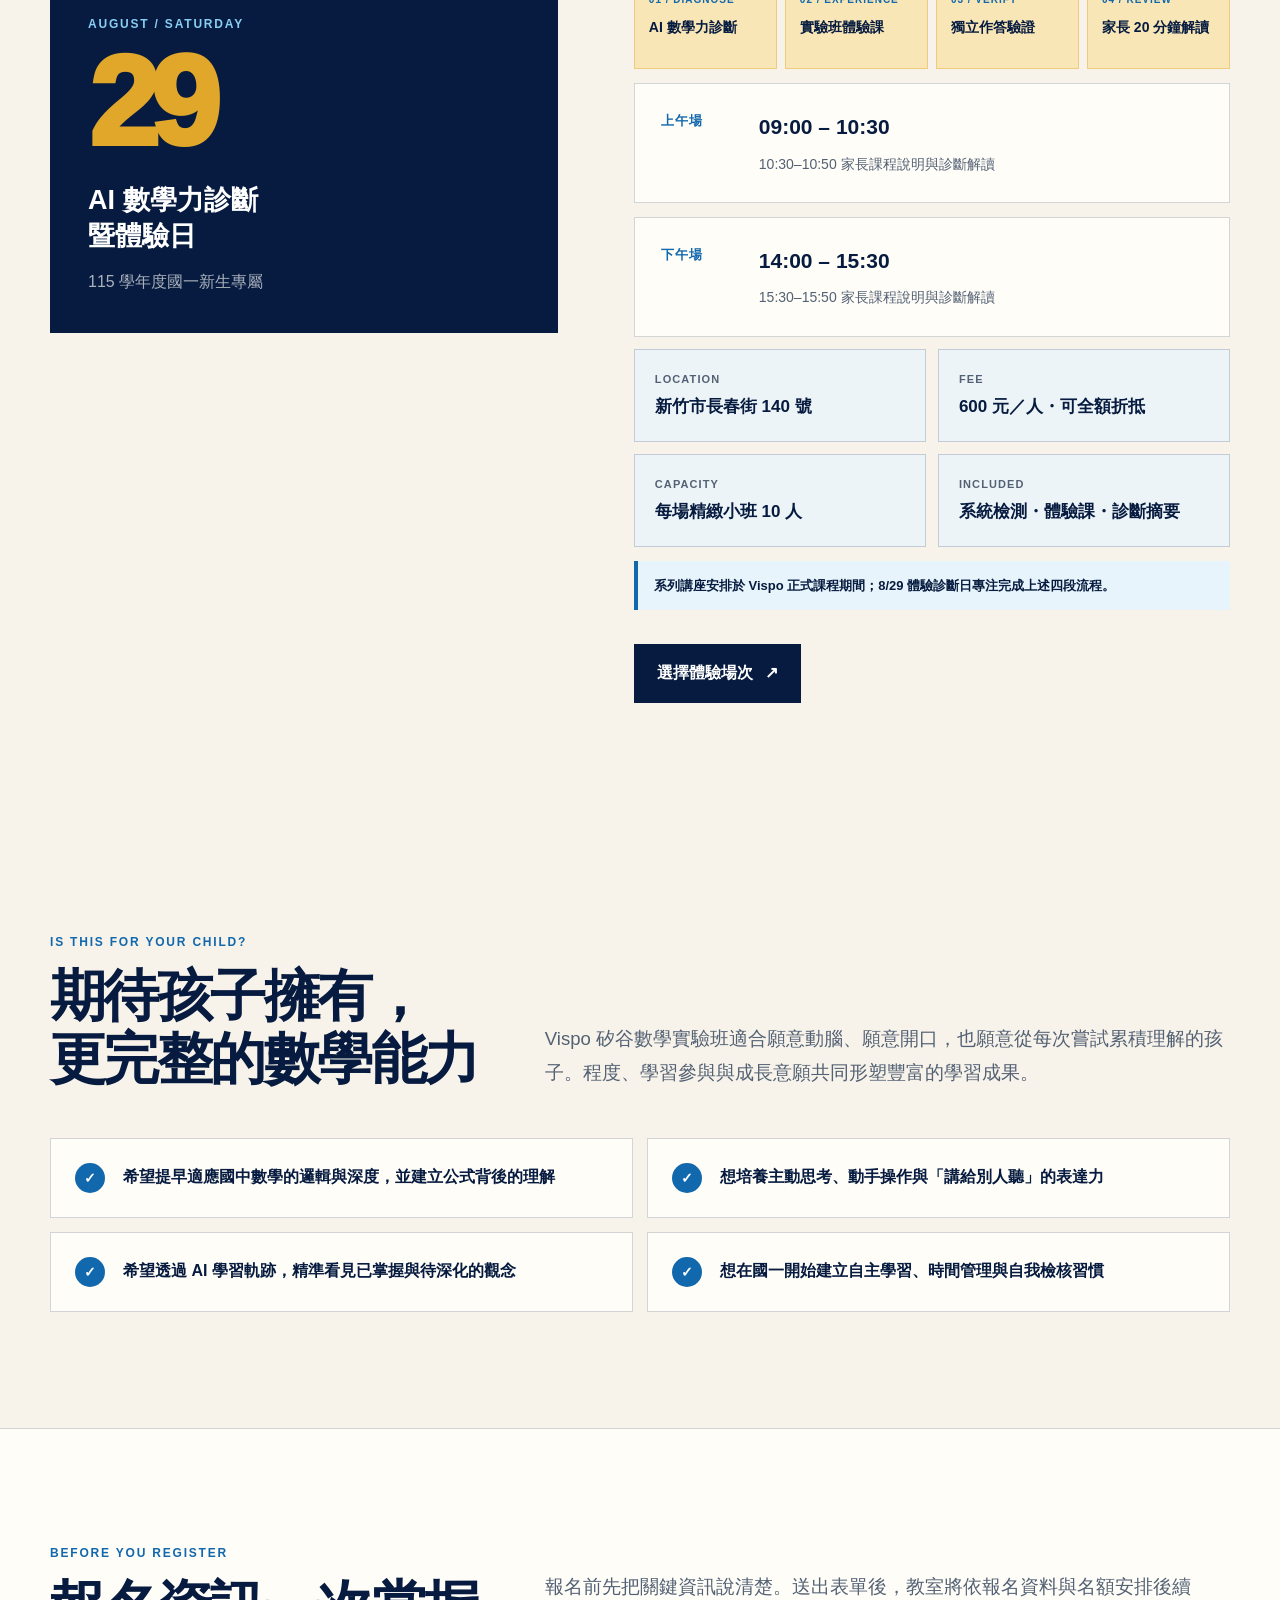
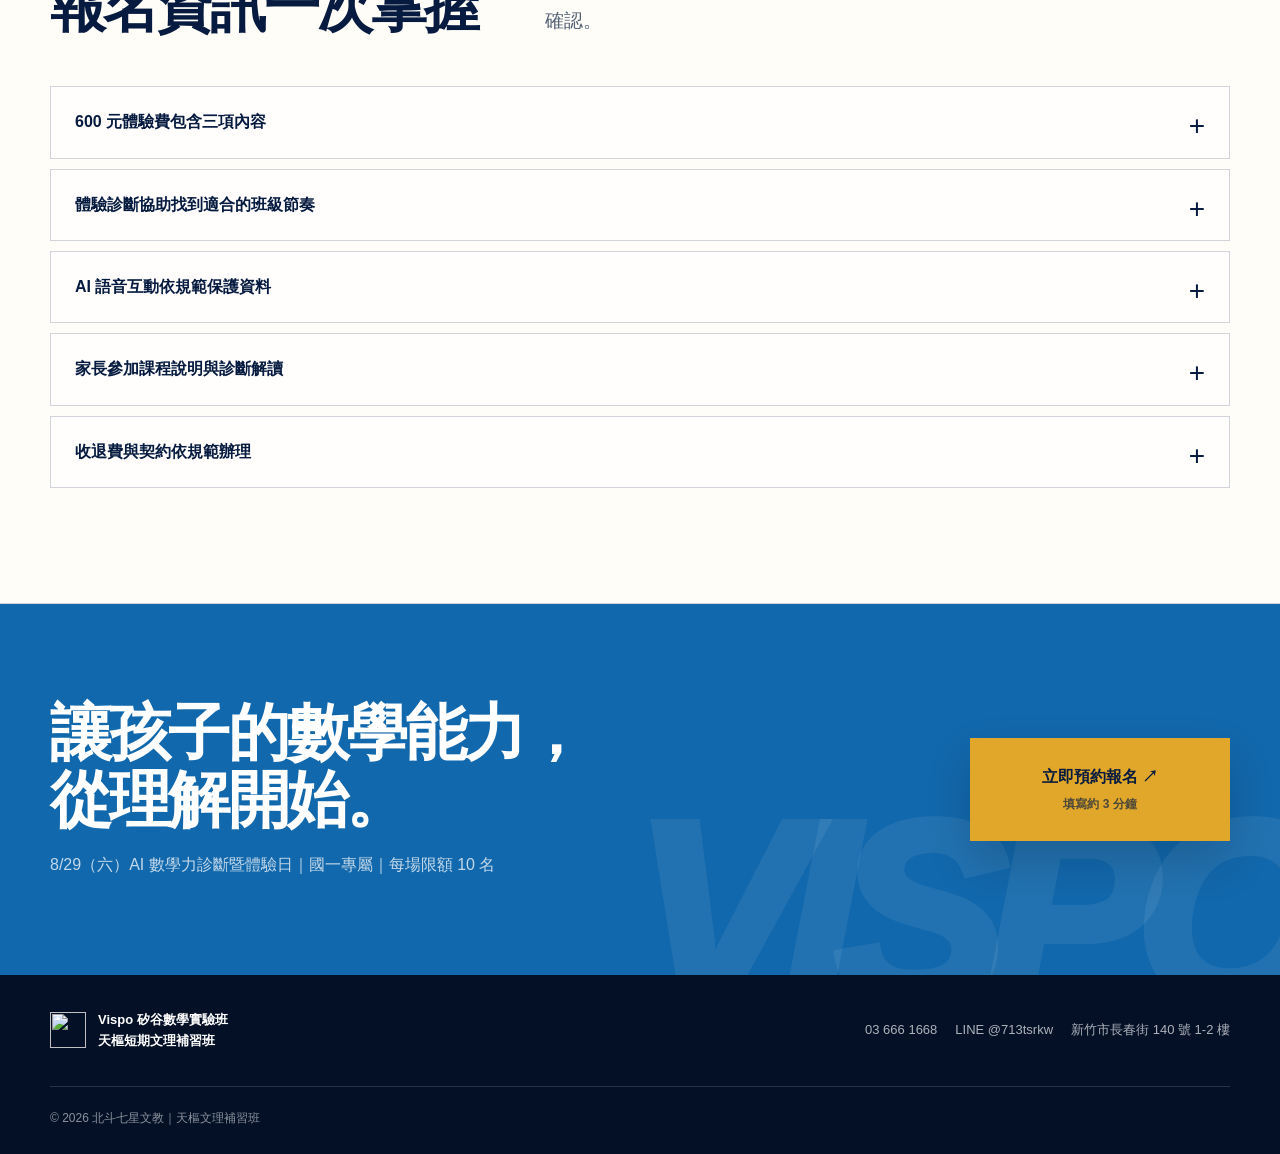
==== commit 43cd5e62: "Lead Vispo with confirmed lecture series" ====
--- a/site/vispo/index.html
+++ b/site/vispo/index.html
@@ -4,14 +4,14 @@
   <meta charset="utf-8">
   <meta name="viewport" content="width=device-width, initial-scale=1, viewport-fit=cover">
   <title>Vispo 矽谷數學實驗班｜天樞文理補習班</title>
-  <meta name="description" content="專為 115 學年度國一新生打造的 Vispo 矽谷數學實驗班。以矽谷重視提問、探索與解決問題的學習精神，結合 AI 蘇格拉底式引導與真人教師即時介入。">
+  <meta name="description" content="Vispo 矽谷數學實驗班正式課程內建世界名校學長姐與矽谷科技工程師系列講座，結合 AI 蘇格拉底式引導與真人教師即時介入，專為 115 學年度國一新生打造。">
   <meta name="theme-color" content="#061B3F">
   <link rel="canonical" href="https://skybookedu.com/vispo/">
   <meta property="og:type" content="website">
   <meta property="og:locale" content="zh_TW">
   <meta property="og:site_name" content="天樞文理補習班｜北斗七星文教">
   <meta property="og:title" content="Vispo 矽谷數學實驗班｜8/29 體驗診斷日">
-  <meta property="og:description" content="矽谷視野 × 世界名校 × AI 共學 × 真人教師陪伴。國一專屬，每場限額 10 名。">
+  <meta property="og:description" content="正式課程內建世界名校學長姐與矽谷科技工程師系列講座。8/29 國一體驗診斷日，每場限額 10 名。">
   <meta property="og:url" content="https://skybookedu.com/vispo/">
   <meta property="og:image" content="https://skybookedu.com/vispo/vispo-math-experiment.jpg">
   <meta property="og:image:width" content="1920">
@@ -19,7 +19,7 @@
   <meta property="og:image:alt" content="Vispo 矽谷數學實驗班活動主視覺">
   <meta name="twitter:card" content="summary_large_image">
   <meta name="twitter:title" content="Vispo 矽谷數學實驗班｜8/29 體驗診斷日">
-  <meta name="twitter:description" content="矽谷視野 × AI 共學 × 真人教師陪伴。用數學理解世界，用思考走向未來。">
+  <meta name="twitter:description" content="世界名校學長姐 × 矽谷科技工程師系列講座 × AI 共學 × 真人教師陪伴。">
   <meta name="twitter:image" content="https://skybookedu.com/vispo/vispo-math-experiment.jpg">
   <link rel="icon" href="/favicon.ico" sizes="any">
   <link rel="icon" type="image/png" sizes="32x32" href="/favicon-32x32.png">
@@ -226,6 +226,11 @@
     .event-detail { padding: 20px; background: #edf4f8; border: 1px solid var(--line); }
     .event-detail small { display: block; color: var(--muted); font-size: 11px; font-weight: 800; letter-spacing: .1em; }
     .event-detail strong { display: block; margin-top: 5px; font-size: 17px; }
+    .experience-flow { display: grid; grid-template-columns: repeat(4,1fr); gap: 8px; margin-bottom: 14px; }
+    .experience-step { min-height: 92px; padding: 14px; color: var(--ink); background: var(--gold-soft); border: 1px solid rgba(225,167,42,.42); }
+    .experience-step small { display: block; color: var(--blue); font-size: 10px; font-weight: 900; letter-spacing: .1em; }
+    .experience-step strong { display: block; margin-top: 8px; font-size: 14px; line-height: 1.45; }
+    .experience-scope { margin: 14px 0 0; padding: 14px 16px; color: var(--ink); background: #e7f4fb; border-left: 4px solid var(--blue); font-size: 13px; font-weight: 750; }
 
     .perspective-grid { display: grid; grid-template-columns: .86fr 1.14fr; gap: 24px; margin-top: 52px; }
     .perspective-quote { display: flex; flex-direction: column; justify-content: space-between; min-height: 390px; padding: clamp(30px,4vw,50px); color: #fff; background: linear-gradient(145deg,var(--ink),#164a78); }
@@ -300,6 +305,7 @@
       .method-step { min-height: 210px; }
       .session { grid-template-columns: 1fr; gap: 8px; }
       .event-details { grid-template-columns: 1fr; }
+      .experience-flow { grid-template-columns: repeat(2,1fr); }
       .perspective-item { grid-template-columns: 44px 1fr; padding: 20px; }
       .perspective-item .icon { width: 42px; height: 42px; }
       .footer-grid { grid-template-columns: 1fr; padding-bottom: 34px; }
@@ -359,15 +365,15 @@
     <section class="hero">
       <div class="shell hero-grid">
         <div>
-          <div class="eyebrow">115 學年度國一｜Vispo 矽谷數學實驗班</div>
+          <div class="eyebrow">正式課程內建｜世界名校 × 矽谷工程師系列講座</div>
           <div class="vispo-word" aria-label="Vispo">Vispo<sup>✦</sup></div>
-          <h1><span class="headline-line" data-keep-line>數學，不只解得出來。</span><span class="headline-line" data-keep-line>更要說得清楚。</span></h1>
-          <p class="hero-lead"><strong><span class="headline-line" data-keep-line>用數學理解世界，用思考走向未來。</span></strong><span class="headline-line" data-keep-line>把矽谷重視提問、探索</span><span class="headline-line" data-keep-line>與解決問題的學習精神，</span><span class="headline-line" data-keep-line>結合 AI 蘇格拉底式引導</span><span class="headline-line" data-keep-line>× 真人教師即時解惑，</span><span class="headline-line" data-keep-line>培養理解、表達</span><span class="headline-line" data-keep-line>與獨立解題能力。</span></p>
+          <h1><span class="headline-line" data-keep-line>世界名校學長姐，</span><span class="headline-line" data-keep-line>矽谷工程師帶來講座</span></h1>
+          <p class="hero-lead"><strong><span class="headline-line" data-keep-line>正式課程內建系列講座。</span></strong><span class="headline-line" data-keep-line>具史丹佛、卡內基美隆、</span><span class="headline-line" data-keep-line>臺大、漢堡大學學習背景的學長姐，</span><span class="headline-line" data-keep-line>與具 Meta、Google、Uber</span><span class="headline-line" data-keep-line>工作經驗的工程師，</span><span class="headline-line" data-keep-line>定期帶孩子連結數學、</span><span class="headline-line" data-keep-line>科技與未來。</span></p>
           <div class="cta-row">
             <a class="btn btn-primary" href="https://docs.google.com/forms/d/e/1FAIpQLSco_Bos2-FoMEIEFAEwkIOnAsqikhyFoQ6ao7CxkFLI4wKk0Q/viewform?usp=dialog" target="_blank" rel="noopener">預約 8/29 體驗診斷日 <span aria-hidden="true">↗</span></a>
-            <a class="btn btn-secondary" href="#method">看實驗班怎麼學 <span aria-hidden="true">↓</span></a>
+            <a class="btn btn-secondary" href="#lecture-series">認識正式課程講座 <span aria-hidden="true">↓</span></a>
           </div>
-          <p class="hero-note">光武及鄰近學校國一新生｜天樞教室｜每場嚴格限額 10 名</p>
+          <p class="hero-note">系列講座於正式課程期間進行｜8/29 安排 AI 診斷、體驗課、獨立驗證與家長解讀</p>
         </div>
         <a class="poster-card" href="https://docs.google.com/forms/d/e/1FAIpQLSco_Bos2-FoMEIEFAEwkIOnAsqikhyFoQ6ao7CxkFLI4wKk0Q/viewform?usp=dialog" target="_blank" rel="noopener" aria-label="查看 Vispo 活動主視覺並前往報名表單">
           <img src="/vispo/vispo-math-experiment.jpg" alt="Vispo 矽谷數學實驗班活動主視覺" width="1920" height="1080" fetchpriority="high">
@@ -383,16 +389,34 @@
       </div>
     </aside>
 
+    <section class="section section-alt" id="lecture-series">
+      <div class="shell">
+        <div class="section-head">
+          <div><div class="kicker">Built-In Lecture Series</div><h2><span class="headline-line" data-keep-line>正式課程內建，</span><span class="headline-line" data-keep-line>世界名校與矽谷講座</span></h2></div>
+          <p class="section-intro">Vispo 正式課程包含一系列國際學習與科技職涯講座。具世界名校學習背景的學長姐與具矽谷科技產業工作經驗的工程師，定期走進課堂，帶孩子看見數學與真實世界的連結。</p>
+        </div>
+        <div class="perspective-grid">
+          <div class="perspective-quote"><blockquote>「當孩子看見知識能帶他去更遠的地方，學習便成為探索世界的力量。」</blockquote><p>WORLD-CLASS LEARNING · SILICON VALLEY VIEW</p></div>
+          <div class="perspective-list">
+            <article class="perspective-item"><div class="icon">01</div><div><h3>世界名校學長姐系列講座</h3><p>具史丹佛、卡內基美隆、臺灣大學、漢堡大學學習背景的學長姐，分享學習方法、關鍵選擇與持續精進的歷程。</p></div></article>
+            <article class="perspective-item"><div class="icon">02</div><div><h3>矽谷科技工程師系列講座</h3><p>具 Meta、Google、Uber 工作經驗的工程師，分享如何從問題出發、跨域協作，並運用科技創造真實世界的解方。</p></div></article>
+            <article class="perspective-item"><div class="icon">03</div><div><h3>從數學連結未來選擇</h3><p>講座讓孩子理解眼前學習與未來世界的連結，建立主動探索與持續成長的動機。</p></div></article>
+          </div>
+        </div>
+        <p class="disclaimer">系列講座為 Vispo 正式課程固定內容；各場主題與時間依課程進度公告。所列學校與企業用於說明講者個人學經歷背景，合作、授權與背書資訊以各單位正式公告為準。</p>
+      </div>
+    </section>
+
     <section class="section" id="why-vispo">
       <div class="shell">
         <div class="section-head">
           <div><div class="kicker">Why Vispo</div><h2><span class="headline-line" data-keep-line>從「會做題」，</span><span class="headline-line" data-keep-line>走向真正會思考</span></h2></div>
-          <p class="section-intro">Vispo 矽谷數學實驗班把矽谷重視提問、驗證與持續迭代的學習精神帶進國中數學。孩子不只算出答案，更要看懂問題、拆解關係，並清楚說出推理；科技放在適合的位置，老師也始終留在學習現場。</p>
+          <p class="section-intro">Vispo 矽谷數學實驗班把矽谷重視提問、驗證與持續迭代的學習精神帶進國中數學。孩子從答案出發，進一步看懂題意、拆解關係，並清楚說出推理；科技提供精準學習軌跡，老師全程陪伴學習歷程。</p>
         </div>
         <div class="principles">
-          <article class="principle"><div class="num">01 / UNDERSTAND</div><h3>深度理解</h3><p>從觀念與因果開始，不靠死背公式。孩子要知道「為什麼」，也能把方法遷移到新問題。</p></article>
+          <article class="principle"><div class="num">01 / UNDERSTAND</div><h3>深度理解</h3><p>從觀念與因果建立公式理解。孩子能說明「為什麼」，也能把方法遷移到新的題型。</p></article>
           <article class="principle"><div class="num">02 / EXPRESS</div><h3>說出思考</h3><p>透過「講給 AI 與同學聽」，把腦中的模糊直覺整理成可以被檢驗的數學語言。</p></article>
-          <article class="principle"><div class="num">03 / MASTER</div><h3>精準精通</h3><p>每次練習留下學習軌跡，AI 協助辨認盲點，教師判讀後安排真正需要的補強。</p></article>
+          <article class="principle"><div class="num">03 / MASTER</div><h3>精準精通</h3><p>每次練習留下學習軌跡，AI 協助辨認已掌握與待深化的觀念，教師判讀後安排精準練習。</p></article>
         </div>
       </div>
     </section>
@@ -401,15 +425,15 @@
       <div class="shell">
         <div class="section-head">
           <div><div class="kicker">The Learning Loop</div><h2><span class="headline-line" data-keep-line>理解 → 表達 → 精通</span></h2></div>
-          <p class="section-intro">不是把孩子交給 AI，而是讓 AI 擴大老師看見每一位學生的能力。六個步驟形成一個可追蹤、可介入、可調整的學習循環。</p>
+          <p class="section-intro">AI 擴大老師看見每一位學生的能力。六個步驟形成可追蹤、可介入、可調整的學習循環，讓孩子獲得即時而精準的引導。</p>
         </div>
         <div class="method-grid">
           <article class="method-step"><div class="step">STEP 01</div><h3>課前與 AI 探索</h3><p>先思考、先提問，帶著好奇心進入課堂。</p></article>
           <article class="method-step"><div class="step">STEP 02</div><h3>吸收教師講解</h3><p>由專業教師建立清楚、可連結的核心觀念。</p></article>
-          <article class="method-step"><div class="step">STEP 03</div><h3>單一概念練習</h3><p>針對章節概念精準練習，不用題海淹沒理解。</p></article>
+          <article class="method-step"><div class="step">STEP 03</div><h3>單一概念練習</h3><p>聚焦章節核心概念，以精準練習深化理解。</p></article>
           <article class="method-step"><div class="step">STEP 04</div><h3>講給 AI／同學聽</h3><p>說明自己的解法，立即獲得追問與回饋。</p></article>
-          <article class="method-step"><div class="step">STEP 05</div><h3>真人即時介入</h3><p>孩子卡住時，老師根據歷程即時解惑與重建觀念。</p></article>
-          <article class="method-step"><div class="step">STEP 06</div><h3>無 AI 真實評測</h3><p>回到獨立作答，確認知識真的被孩子吸收。</p></article>
+          <article class="method-step"><div class="step">STEP 05</div><h3>真人即時引導</h3><p>老師根據學習歷程即時解惑，協助孩子建立完整觀念。</p></article>
+          <article class="method-step"><div class="step">STEP 06</div><h3>獨立真實評測</h3><p>孩子獨立完成作答，展現真正吸收的知識與能力。</p></article>
         </div>
       </div>
     </section>
@@ -418,11 +442,11 @@
       <div class="shell">
         <div class="section-head">
           <div><div class="kicker">Human × AI</div><h2><span class="headline-line" data-keep-line>科技負責看見，</span><span class="headline-line" data-keep-line>老師負責理解</span></h2></div>
-          <p class="section-intro">好的 AI 學習不是直接給答案，而是持續追問、提供提示並留下過程；真正的教育判斷，仍由理解孩子的老師完成。</p>
+          <p class="section-intro">AI 持續追問、提供提示並留下完整過程；理解孩子的老師結合學習軌跡，完成專業的教育判斷。</p>
         </div>
         <div class="human-ai">
-          <article><h3>AI 深度對話</h3><p>根據孩子當下的說法繼續追問，把「好像懂」轉化為能說明、能驗證的理解。</p><ul><li>辨認觀念盲點與高頻弱項</li><li>即時引導，不直接代替思考</li><li>形成可閱讀的學習歷程</li></ul></article>
-          <article><h3>真人教師陪伴</h3><p>老師看見數據背後的孩子：焦慮、習慣、誤解與卡點，並在最需要的時刻介入。</p><ul><li>專業觀念講解與方法示範</li><li>班級上限 10 人，照顧每位學生</li><li>向家長解讀診斷與下一步</li></ul></article>
+          <article><h3>AI 深度對話</h3><p>根據孩子當下的說法持續追問，讓初步理解成長為能說明、能驗證的完整觀念。</p><ul><li>辨認已掌握與待深化的觀念</li><li>即時引導並保留自主思考空間</li><li>形成可閱讀的學習歷程</li></ul></article>
+          <article><h3>真人教師陪伴</h3><p>老師結合學習數據、課堂習慣與互動表現，在適合的時刻提供專業支持。</p><ul><li>專業觀念講解與方法示範</li><li>班級上限 10 人，照顧每位學生</li><li>向家長解讀診斷與下一步</li></ul></article>
         </div>
       </div>
     </section>
@@ -430,12 +454,18 @@
     <section class="section" id="experience-day">
       <div class="shell">
         <div class="section-head">
-          <div><div class="kicker">Experience Day</div><h2><span class="headline-line" data-keep-line>先診斷，</span><span class="headline-line" data-keep-line>再決定適不適合</span></h2></div>
-          <p class="section-intro">正式入班前先參加「AI 數學力診斷暨體驗日」。每位學生都會獲得個人化診斷摘要；體驗後將依學習需求、參與情形與班級適配度，優先邀請合適的學生加入正式班。</p>
+          <div><div class="kicker">Experience Day</div><h2><span class="headline-line" data-keep-line>先理解學習現況，</span><span class="headline-line" data-keep-line>再找到適合方向</span></h2></div>
+          <p class="section-intro">8/29 體驗診斷日以 600 元完成四段學習體驗，費用可於報名正式全期課程時全額折抵。每位學生獲得個人化診斷摘要，協助家長與孩子掌握目前能力與適合的學習方向。</p>
         </div>
         <div class="event-layout">
           <div class="event-date"><div class="month">AUGUST / SATURDAY</div><div class="day">29</div><h3>AI 數學力診斷<br>暨體驗日</h3><p>115 學年度國一新生專屬</p></div>
           <div>
+            <div class="experience-flow" aria-label="8月29日體驗診斷日流程">
+              <div class="experience-step"><small>01 / DIAGNOSE</small><strong>AI 數學力診斷</strong></div>
+              <div class="experience-step"><small>02 / EXPERIENCE</small><strong>實驗班體驗課</strong></div>
+              <div class="experience-step"><small>03 / VERIFY</small><strong>獨立作答驗證</strong></div>
+              <div class="experience-step"><small>04 / REVIEW</small><strong>家長 20 分鐘解讀</strong></div>
+            </div>
             <div class="sessions">
               <article class="session"><strong>上午場</strong><div><h3>09:00 – 10:30</h3><p>10:30–10:50 家長課程說明與診斷解讀</p></div></article>
               <article class="session"><strong>下午場</strong><div><h3>14:00 – 15:30</h3><p>15:30–15:50 家長課程說明與診斷解讀</p></div></article>
@@ -443,43 +473,26 @@
             <div class="event-details">
               <div class="event-detail"><small>LOCATION</small><strong>新竹市長春街 140 號</strong></div>
               <div class="event-detail"><small>FEE</small><strong>600 元／人・可全額折抵</strong></div>
-              <div class="event-detail"><small>CAPACITY</small><strong>每場嚴格限制 10 人</strong></div>
+              <div class="event-detail"><small>CAPACITY</small><strong>每場精緻小班 10 人</strong></div>
               <div class="event-detail"><small>INCLUDED</small><strong>系統檢測・體驗課・診斷摘要</strong></div>
             </div>
+            <p class="experience-scope">系列講座安排於 Vispo 正式課程期間；8/29 體驗診斷日專注完成上述四段流程。</p>
             <div class="cta-row"><a class="btn btn-dark" href="https://docs.google.com/forms/d/e/1FAIpQLSco_Bos2-FoMEIEFAEwkIOnAsqikhyFoQ6ao7CxkFLI4wKk0Q/viewform?usp=dialog" target="_blank" rel="noopener">選擇體驗場次 <span aria-hidden="true">↗</span></a></div>
           </div>
         </div>
       </div>
     </section>
 
-    <section class="section section-alt">
-      <div class="shell">
-        <div class="section-head">
-          <div><div class="kicker">Global Perspective</div><h2><span class="headline-line" data-keep-line>看見數學之外，</span><span class="headline-line" data-keep-line>更大的世界</span></h2></div>
-          <p class="section-intro">「矽谷」不只是地名，而是一種主動提問、跨域連結與用科技解決真實問題的視野。實驗班規劃邀請具世界名校學習背景的學長姐，以及矽谷科技產業工程師，分享學習方法、跨域選擇與國際職涯視野。</p>
-        </div>
-        <div class="perspective-grid">
-          <div class="perspective-quote"><blockquote>「當孩子看見知識能帶他去更遠的地方，學習就不再只是考試。」</blockquote><p>WORLD-CLASS LEARNING · SILICON VALLEY VIEW</p></div>
-          <div class="perspective-list">
-            <article class="perspective-item"><div class="icon">01</div><div><h3>世界名校學習經驗</h3><p>規劃由具史丹佛、卡內基美隆、臺灣大學、漢堡大學等學習背景的學長姐，分享如何思考、選擇與持續精進。</p></div></article>
-            <article class="perspective-item"><div class="icon">02</div><div><h3>真正的矽谷科技視野</h3><p>規劃邀請具 Meta、Google、Uber 等矽谷科技產業經驗的工程師，分享如何從問題出發、跨域協作，並用科技解決真實世界的挑戰。</p></div></article>
-            <article class="perspective-item"><div class="icon">03</div><div><h3>從好奇到未來選擇</h3><p>讓孩子理解眼前學習與未來世界的連結，建立挑戰自我與主動探索的動機。</p></div></article>
-          </div>
-        </div>
-        <p class="disclaimer">講座講者、形式與時間以實際公告為準；所列學校與企業為講者個人學經歷背景，不代表校方或企業之合作、授權或背書。</p>
-      </div>
-    </section>
-
     <section class="section">
       <div class="shell">
         <div class="section-head">
-          <div><div class="kicker">Is This For Your Child?</div><h2><span class="headline-line" data-keep-line>如果你期待的，</span><span class="headline-line" data-keep-line>不只是分數</span></h2></div>
-          <p class="section-intro">Vispo 矽谷數學實驗班適合願意動腦、願意開口，也願意在錯誤裡重新理解的孩子。程度不是唯一標準，學習參與與成長意願同樣重要。</p>
+          <div><div class="kicker">Is This For Your Child?</div><h2><span class="headline-line" data-keep-line>期待孩子擁有，</span><span class="headline-line" data-keep-line>更完整的數學能力</span></h2></div>
+          <p class="section-intro">Vispo 矽谷數學實驗班適合願意動腦、願意開口，也願意從每次嘗試累積理解的孩子。程度、學習參與與成長意願共同形塑豐富的學習成果。</p>
         </div>
         <div class="fit-grid">
-          <div class="fit-item"><span class="check">✓</span><p>希望提早適應國中數學的邏輯與深度，而不是只背公式</p></div>
+          <div class="fit-item"><span class="check">✓</span><p>希望提早適應國中數學的邏輯與深度，並建立公式背後的理解</p></div>
           <div class="fit-item"><span class="check">✓</span><p>想培養主動思考、動手操作與「講給別人聽」的表達力</p></div>
-          <div class="fit-item"><span class="check">✓</span><p>希望透過 AI 學習軌跡，更精準找出觀念盲點與弱項</p></div>
+          <div class="fit-item"><span class="check">✓</span><p>希望透過 AI 學習軌跡，精準看見已掌握與待深化的觀念</p></div>
           <div class="fit-item"><span class="check">✓</span><p>想在國一開始建立自主學習、時間管理與自我檢核習慣</p></div>
         </div>
       </div>
@@ -488,15 +501,15 @@
     <section class="section section-alt" id="faq">
       <div class="shell">
         <div class="section-head">
-          <div><div class="kicker">Before You Register</div><h2><span class="headline-line" data-keep-line>家長常見問題</span></h2></div>
+          <div><div class="kicker">Before You Register</div><h2><span class="headline-line" data-keep-line>報名資訊一次掌握</span></h2></div>
           <p class="section-intro">報名前先把關鍵資訊說清楚。送出表單後，教室將依報名資料與名額安排後續確認。</p>
         </div>
         <div class="faq">
-          <details><summary>600 元體驗費包含哪些內容？</summary><p>包含 AI 系統檢測、實驗班體驗課程與個人化診斷摘要。後續若報名正式全期課程，600 元可全額折抵。</p></details>
-          <details><summary>為什麼正式入班前需要先體驗診斷？</summary><p>為維持每班上限 10 人的教學品質，我們需要先理解孩子目前的數學觀念、思考表達與課堂參與情形，確認課程內容與班級節奏是否適合。</p></details>
-          <details><summary>AI 語音互動會如何使用資料？</summary><p>「講給 AI 聽」環節需要使用麥克風。語音與文字資料僅用於課程中的邏輯分析與學習回饋；家長可依報名表單所載規範提出資料刪除需求。實際使用前也會再次說明並取得同意。</p></details>
-          <details><summary>家長需要全程陪同嗎？</summary><p>學生體驗期間不需全程陪同；每場結束前另安排約 20 分鐘的家長課程說明與診斷解讀，建議家長準時出席。</p></details>
-          <details><summary>收退費與契約規範如何處理？</summary><p>體驗與正式課程之契約審閱、收退費及相關規定，依報名表單、現場提供文件與新竹市短期補習班相關規範辦理。</p></details>
+          <details><summary>600 元體驗費包含三項內容</summary><p>體驗費包含 AI 系統檢測、實驗班體驗課程與個人化診斷摘要。後續報名正式全期課程時，600 元可全額折抵。</p></details>
+          <details><summary>體驗診斷協助找到適合的班級節奏</summary><p>體驗診斷讓我們先理解孩子目前的數學觀念、思考表達與課堂參與情形，並以每班上限 10 人維持細緻的教學品質。</p></details>
+          <details><summary>AI 語音互動依規範保護資料</summary><p>「講給 AI 聽」環節使用麥克風，語音與文字資料依課程目的進行邏輯分析與學習回饋。家長可依報名表單所載規範提出資料刪除需求，實際使用前也會再次說明並取得同意。</p></details>
+          <details><summary>家長參加課程說明與診斷解讀</summary><p>學生可獨立參加體驗；每場結束前另安排約 20 分鐘的家長課程說明與診斷解讀，邀請家長準時出席。</p></details>
+          <details><summary>收退費與契約依規範辦理</summary><p>體驗與正式課程之契約審閱、收退費及相關規定，依報名表單、現場提供文件與新竹市短期補習班相關規範辦理。</p></details>
         </div>
       </div>
     </section>
